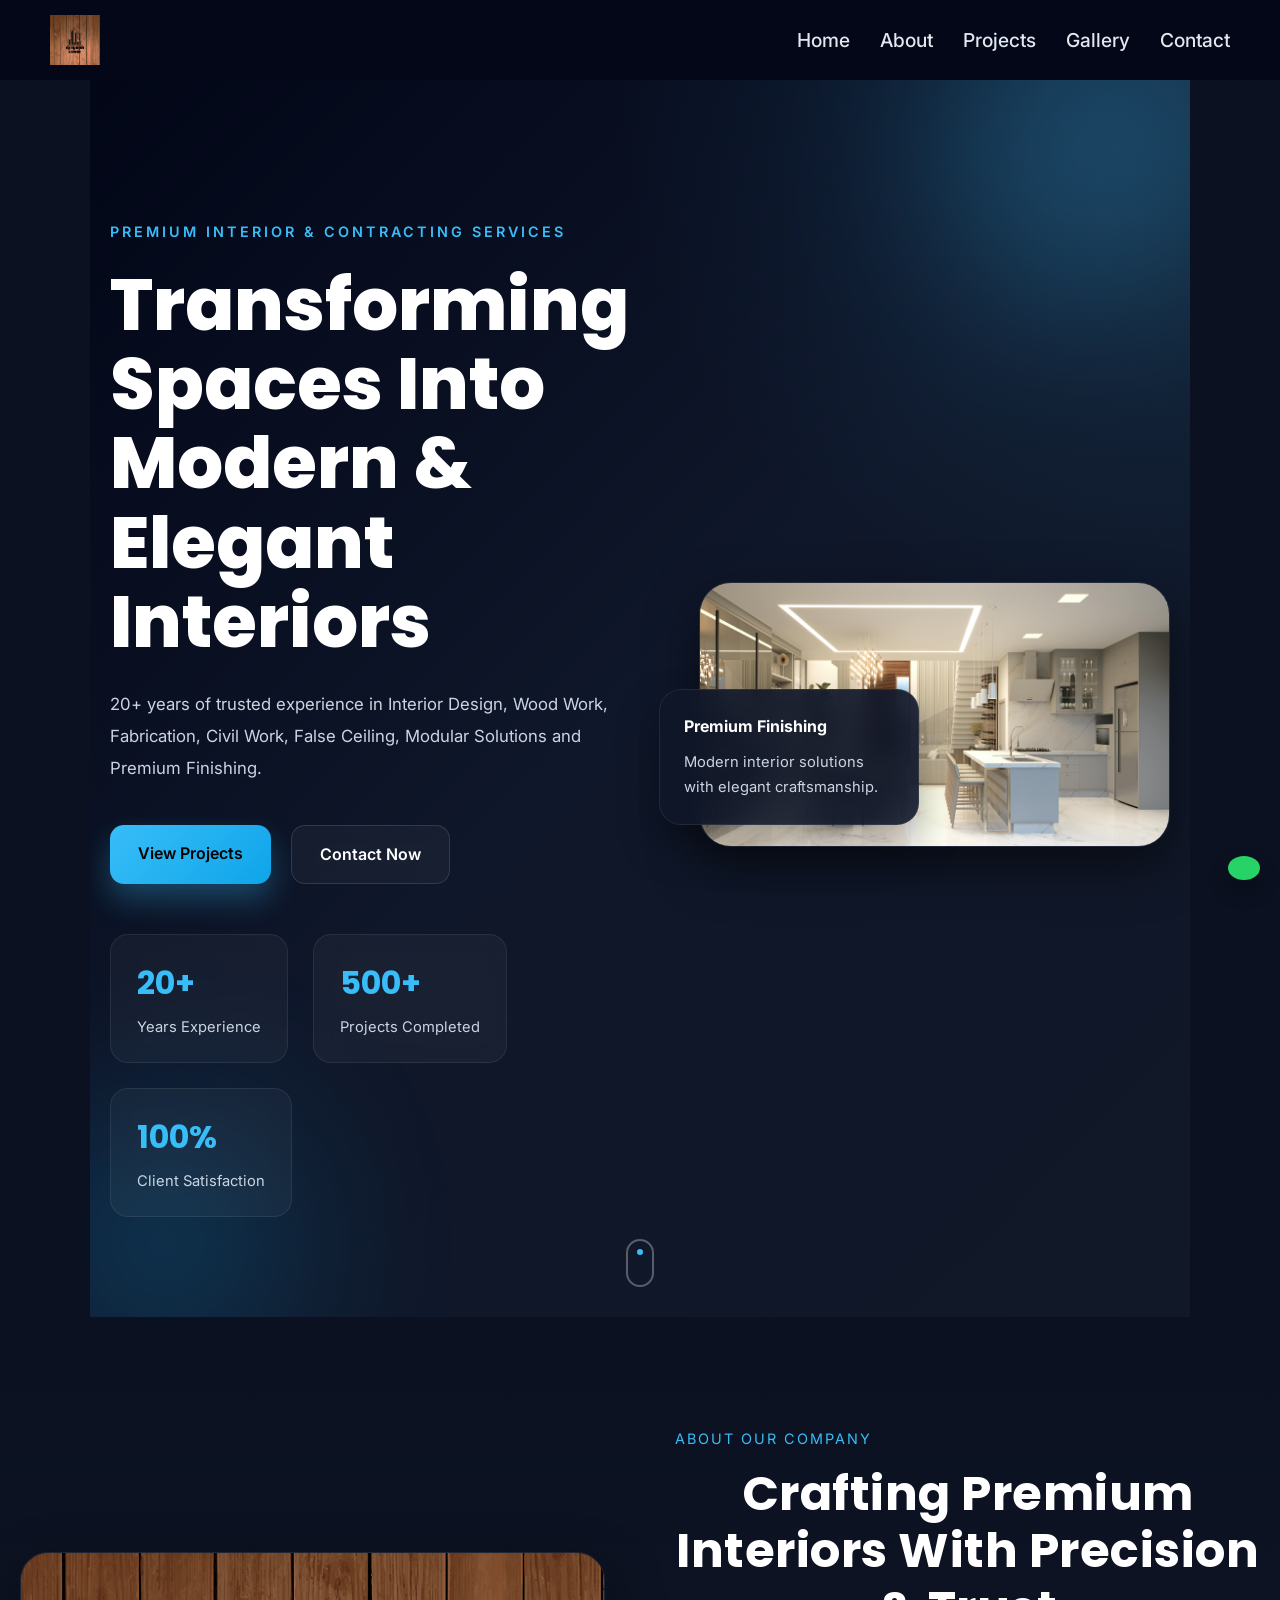
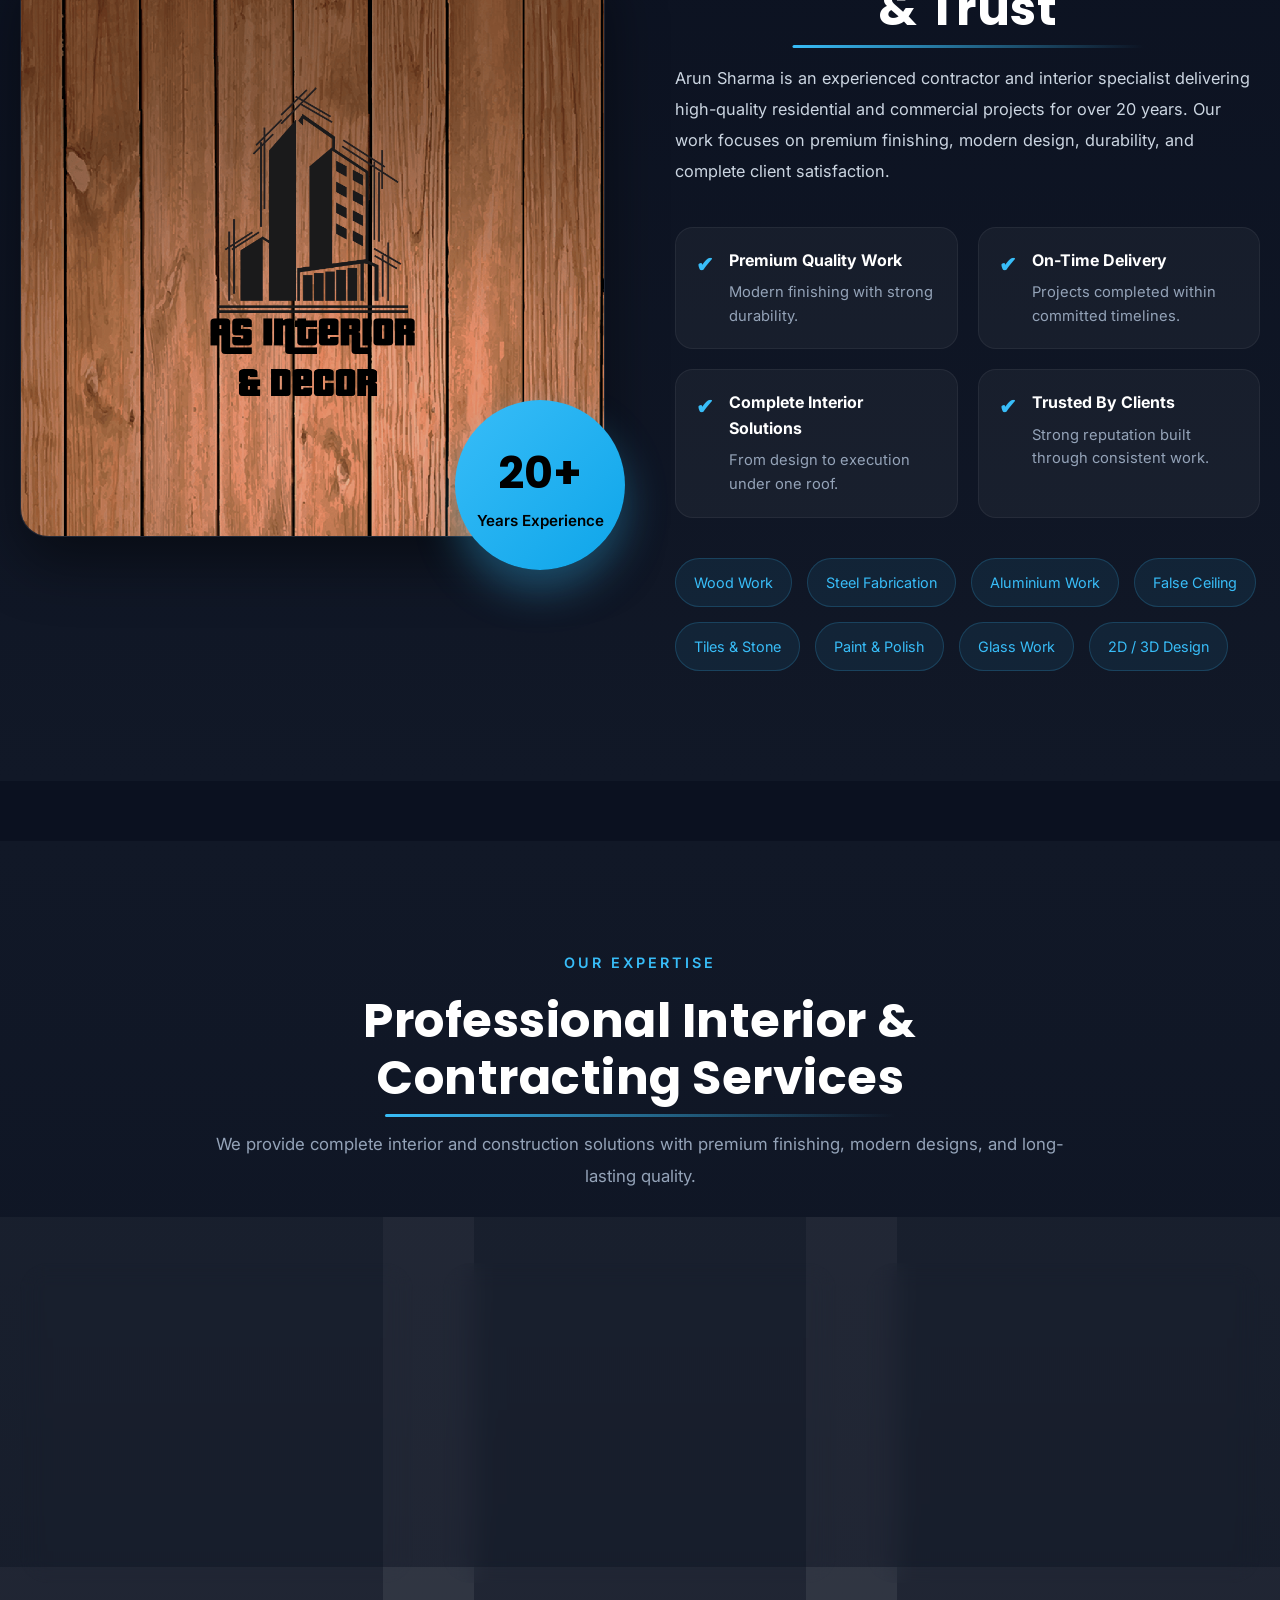
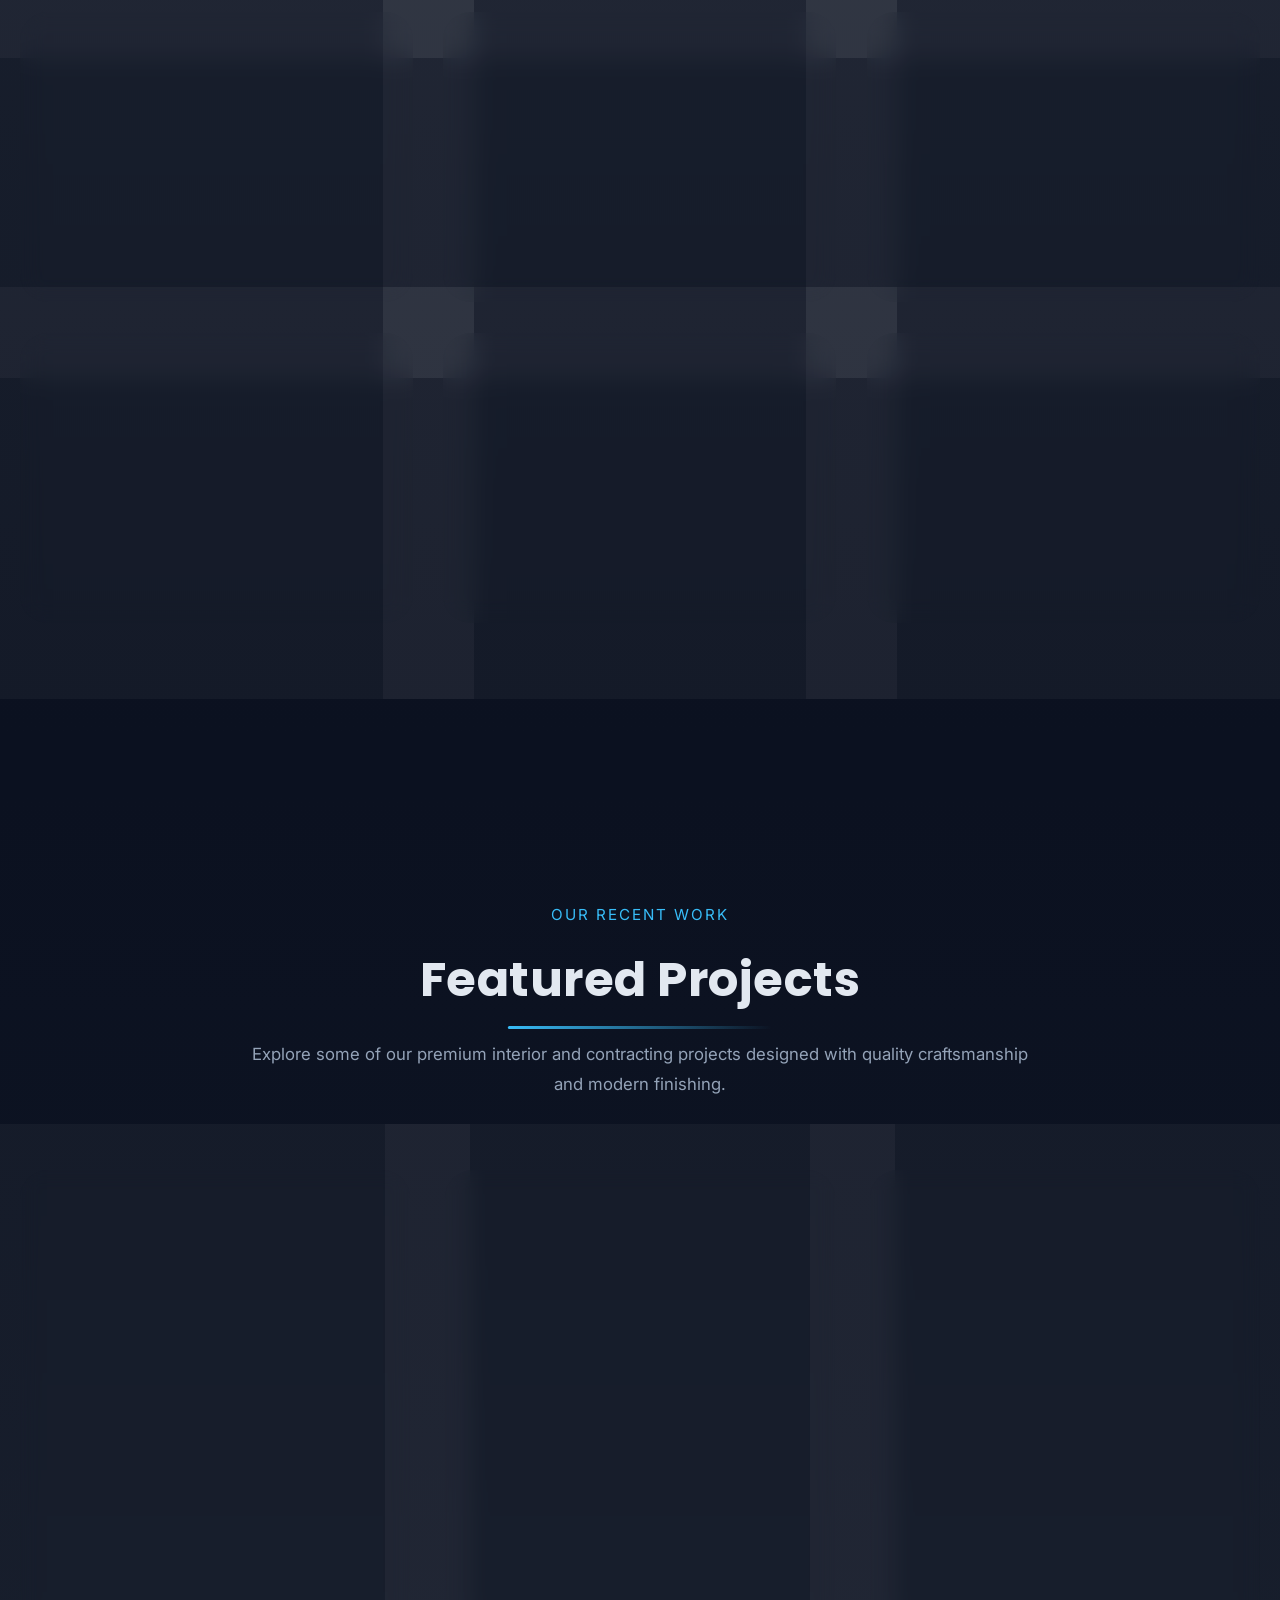
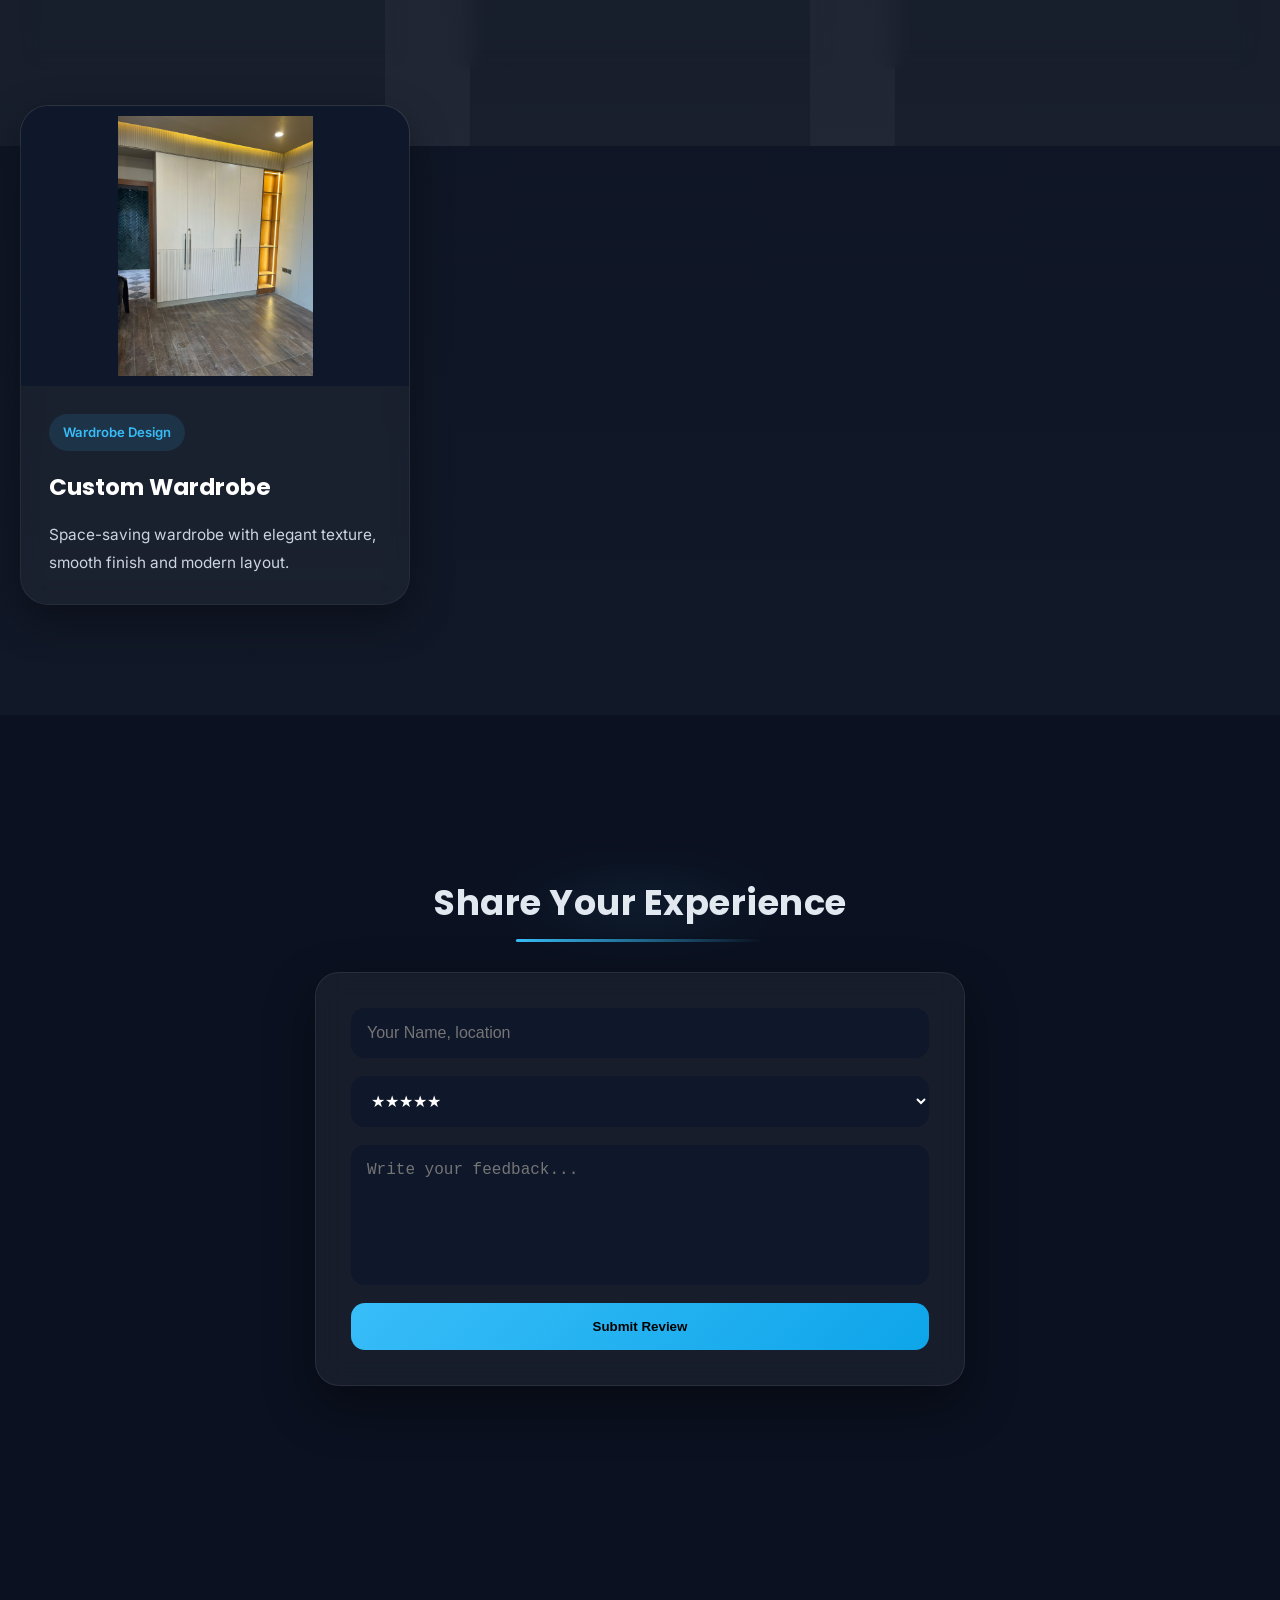
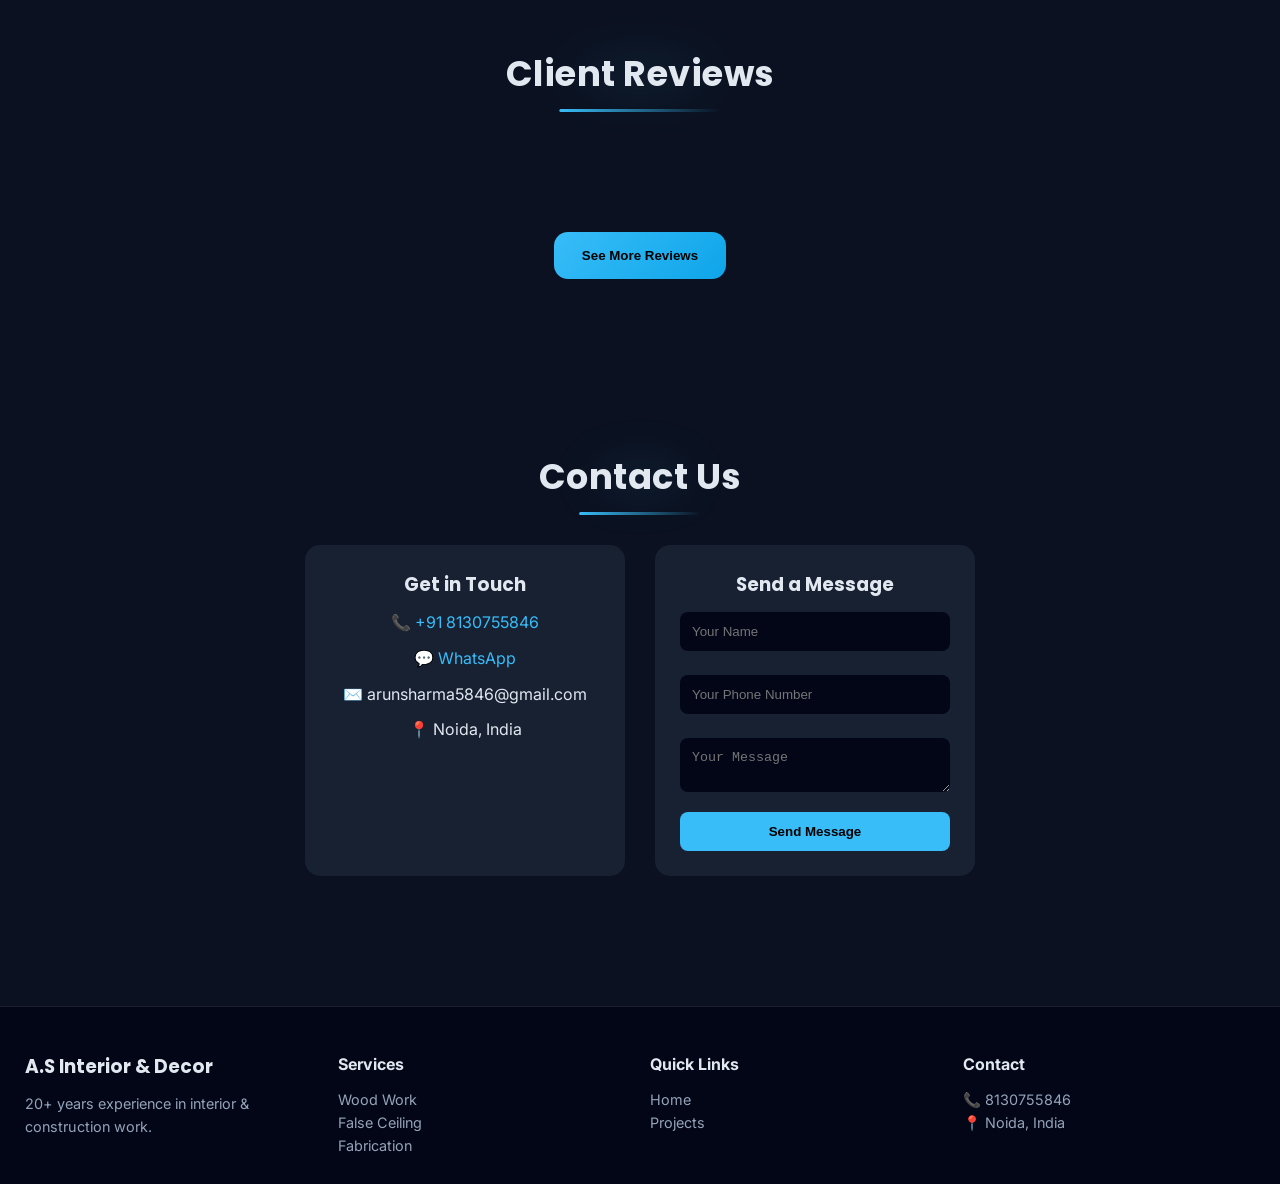
==== index.html @ 7d6d891a "Add files via upload" ====
<!doctype html>
<html lang="en">
  <head>
    <meta charset="UTF-8" />
    <meta name="viewport" content="width=device-width, initial-scale=1.0" />
    <title>A.S Interior & Decor</title>
    <link rel="icon" type="image/png" href="image/logo1.PNG" />
    <!-- SEO -->
    <meta
      name="description"
      content="Interior design and contractor services in Noida with 20+ years experience. Quality work and modern design solutions."
    />
    <link rel="stylesheet" href="css/style.css" />
    <link
      rel="stylesheet"
      href="https://cdnjs.cloudflare.com/ajax/libs/font-awesome/7.0.1/css/all.min.css"
      integrity="sha512-2SwdPD6INVrV/lHTZbO2nodKhrnDdJK9/kg2XD1r9uGqPo1cUbujc+IYdlYdEErWNu69gVcYgdxlmVmzTWnetw=="
      crossorigin="anonymous"
      referrerpolicy="no-referrer"
    />
    <link href="https://unpkg.com/aos@2.3.4/dist/aos.css" rel="stylesheet" />
    <link
      href="https://fonts.googleapis.com/css2?family=Inter:wght@300;400;500;600&family=Poppins:wght@400;600;700&display=swap"
      rel="stylesheet"
    />
  </head>

  <body>
    <!-- =====================================
     LOADER
===================================== -->
    <div id="loader">
      <div class="loader-content">
        <div class="spinner"></div>

        <h2>A.S Interior</h2>
      </div>
    </div>

    <div id="progress-bar"></div>
    <!-- NAVBAR -->
    <header>
      <nav class="navbar">
        <img src="image/logo1.PNG" alt="A.S Interior Logo" />

        <ul>
          <li><a href="#">Home</a></li>
          <li><a href="#about_section">About</a></li>
          <li><a href="#project_section">Projects</a></li>
          <li><a href="gallery.html">Gallery</a></li>
          <li><a href="#contact_section">Contact</a></li>
        </ul>
      </nav>
    </header>

    <main>
      <!-- ===== HERO SECTION ===== -->

      <section id="hero_section">
        <!-- BACKGROUND OVERLAY -->
        <div class="hero-overlay"></div>

        <!-- FLOATING GLOW -->
        <div class="hero-glow glow1"></div>
        <div class="hero-glow glow2"></div>

        <div class="hero-container">
          <!-- LEFT CONTENT -->
          <div class="hero-content">
            <p class="hero-subtitle">PREMIUM INTERIOR & CONTRACTING SERVICES</p>

            <h1>Transforming Spaces Into Modern & Elegant Interiors</h1>

            <p class="hero-description">
              20+ years of trusted experience in Interior Design, Wood Work,
              Fabrication, Civil Work, False Ceiling, Modular Solutions and
              Premium Finishing.
            </p>

            <!-- HERO BUTTONS -->
            <div class="hero-buttons">
              <a href="#project_section" class="hero-btn primary-btn">
                View Projects
              </a>

              <a href="#contact_section" class="hero-btn secondary-btn">
                Contact Now
              </a>
            </div>

            <!-- STATS -->
            <div class="hero-stats">
              <div class="stat-box">
                <h3>20+</h3>
                <p>Years Experience</p>
              </div>

              <div class="stat-box">
                <h3>500+</h3>
                <p>Projects Completed</p>
              </div>

              <div class="stat-box">
                <h3>100%</h3>
                <p>Client Satisfaction</p>
              </div>
            </div>
          </div>

          <!-- RIGHT IMAGE -->
          <div class="hero-image">
            <img src="image/bg1.jpg" alt="Interior Design" />

            <!-- FLOATING CARD -->
            <div class="floating-card">
              <h4>Premium Finishing</h4>
              <p>Modern interior solutions with elegant craftsmanship.</p>
            </div>
          </div>
        </div>

        <!-- SCROLL INDICATOR -->
        <div class="scroll-indicator">
          <span></span>
        </div>
      </section>

      <!-- ===== ABOUT SECTION ===== -->

      <section id="about_section">
        <div class="about-container">
          <!-- LEFT IMAGE -->
          <div class="about-image">
            <img src="image/logo1.PNG" alt="A.S Interior" />

            <div class="experience-badge">
              <h3>20+</h3>
              <p>Years Experience</p>
            </div>
          </div>

          <!-- RIGHT CONTENT -->
          <div class="about-content">
            <p class="about-subtitle">ABOUT OUR COMPANY</p>

            <h2 class="section_title">
              Crafting Premium Interiors With Precision & Trust
            </h2>

            <p class="about-text">
              Arun Sharma is an experienced contractor and interior specialist
              delivering high-quality residential and commercial projects for
              over 20 years. Our work focuses on premium finishing, modern
              design, durability, and complete client satisfaction.
            </p>

            <!-- FEATURES -->
            <div class="about-features">
              <div class="feature-box">
                <span>✔</span>
                <div>
                  <h4>Premium Quality Work</h4>
                  <p>Modern finishing with strong durability.</p>
                </div>
              </div>

              <div class="feature-box">
                <span>✔</span>
                <div>
                  <h4>On-Time Delivery</h4>
                  <p>Projects completed within committed timelines.</p>
                </div>
              </div>

              <div class="feature-box">
                <span>✔</span>
                <div>
                  <h4>Complete Interior Solutions</h4>
                  <p>From design to execution under one roof.</p>
                </div>
              </div>

              <div class="feature-box">
                <span>✔</span>
                <div>
                  <h4>Trusted By Clients</h4>
                  <p>Strong reputation built through consistent work.</p>
                </div>
              </div>
            </div>

            <!-- SERVICES TAGS -->
            <div class="service-tags">
              <span>Wood Work</span>
              <span>Steel Fabrication</span>
              <span>Aluminium Work</span>
              <span>False Ceiling</span>
              <span>Tiles & Stone</span>
              <span>Paint & Polish</span>
              <span>Glass Work</span>
              <span>2D / 3D Design</span>
            </div>
          </div>
        </div>
      </section>

      <!-- ===== SERVICES SECTION ===== -->

      <section id="service_section">
        <!-- HEADING -->
        <div class="services-heading">
          <p class="services-subtitle">OUR EXPERTISE</p>

          <h2 class="section_title">
            Professional Interior & Contracting Services
          </h2>

          <p class="services-description">
            We provide complete interior and construction solutions with premium
            finishing, modern designs, and long-lasting quality.
          </p>
        </div>

        <!-- SERVICES GRID -->
        <div class="services-grid">
          <!-- CARD 1 -->
          <div class="service-card">
            <div class="service-icon">🪵</div>

            <h3>Wood Work</h3>

            <p>
              Custom furniture, modular setups, wardrobes, TV units and premium
              wood finishing.
            </p>
          </div>

          <!-- CARD 2 -->
          <div class="service-card">
            <div class="service-icon">🏗️</div>

            <h3>Steel Fabrication</h3>

            <p>
              Durable steel structures, railings, gates and modern fabrication
              solutions.
            </p>
          </div>

          <!-- CARD 3 -->
          <div class="service-card">
            <div class="service-icon">🪟</div>

            <h3>Aluminium Work</h3>

            <p>
              Premium aluminium partitions, sliding systems and elegant
              fittings.
            </p>
          </div>

          <!-- CARD 4 -->
          <div class="service-card">
            <div class="service-icon">🏠</div>

            <h3>Civil Work</h3>

            <p>
              Complete renovation, construction, structural work and space
              planning.
            </p>
          </div>

          <!-- CARD 5 -->
          <div class="service-card">
            <div class="service-icon">🧱</div>

            <h3>Tiles & Stone</h3>

            <p>
              Modern flooring and wall solutions with clean finishing and
              durability.
            </p>
          </div>

          <!-- CARD 6 -->
          <div class="service-card">
            <div class="service-icon">✨</div>

            <h3>False Ceiling</h3>

            <p>
              Stylish POP ceilings with lighting concepts for modern interiors.
            </p>
          </div>

          <!-- CARD 7 -->
          <div class="service-card">
            <div class="service-icon">🎨</div>

            <h3>Paint & Polish</h3>

            <p>
              Smooth texture finishes, premium paints and elegant polish work.
            </p>
          </div>

          <!-- CARD 8 -->
          <div class="service-card">
            <div class="service-icon">🪞</div>

            <h3>Glass Work</h3>

            <p>
              Decorative glass partitions, mirrors and modern glass fittings.
            </p>
          </div>

          <!-- CARD 9 -->
          <div class="service-card">
            <div class="service-icon">📐</div>

            <h3>2D / 3D Design</h3>

            <p>
              Smart planning and realistic visualization before project
              execution.
            </p>
          </div>
        </div>
      </section>

      <!--PROJECT SECTION-->

      <section id="project_section">
        <div class="project-heading">
          <p class="project-subtitle">Our Recent Work</p>

          <h2 class="section_title">Featured Projects</h2>

          <p class="project-description">
            Explore some of our premium interior and contracting projects
            designed with quality craftsmanship and modern finishing.
          </p>
        </div>

        <div class="projects-container">
          <!-- CARD 1 -->
          <div class="project-card">
            <div class="project-image">
              <img src="image/bed1.jpg" alt="Bedroom Design" />
            </div>

            <div class="project-content">
              <span class="project-tag">Bedroom</span>

              <h3>Luxury Bedroom Design</h3>

              <p>
                Modern bedroom setup with premium finish, elegant lighting and
                custom furniture work.
              </p>
            </div>
          </div>

          <!-- CARD 2 -->
          <div class="project-card">
            <div class="project-image">
              <img src="image/project2.jfif" alt="TV Unit" />
            </div>

            <div class="project-content">
              <span class="project-tag">T.V Unit</span>

              <h3>Modern TV Unit</h3>

              <p>
                Stylish TV panel with storage cabinets, glossy finish and
                ambient lighting.
              </p>
            </div>
          </div>

          <!-- CARD 3 -->
          <div class="project-card">
            <div class="project-image">
              <img src="image/project3.jpeg" alt="Kitchen" />
            </div>

            <div class="project-content">
              <span class="project-tag">Modular Kitchen</span>

              <h3>Premium Kitchen Setup</h3>

              <p>
                Functional modular kitchen with clean finish, smart storage and
                modern design.
              </p>
            </div>
          </div>

          <!-- CARD 4 -->
          <div class="project-card">
            <div class="project-image">
              <img src="image/project4.jpeg" alt="Wardrobe" />
            </div>

            <div class="project-content">
              <span class="project-tag">Wardrobe Design</span>

              <h3>Custom Wardrobe</h3>

              <p>
                Space-saving wardrobe with elegant texture, smooth finish and
                modern layout.
              </p>
            </div>
          </div>
        </div>
      </section>

      <!--REVIEW SECTION-->
      <!-- REVIEW FORM -->
      <section id="review_form_section">
        <h2 class="section_title">Share Your Experience</h2>

        <form id="reviewForm">
          <input
            type="text"
            id="name"
            placeholder="Your Name, location"
            required
          />

          <select id="rating">
            <option value="5">★★★★★</option>
            <option value="4">★★★★</option>
            <option value="3">★★★</option>
          </select>

          <textarea
            id="reviewText"
            placeholder="Write your feedback..."
            required
          ></textarea>

          <button type="submit">Submit Review</button>
        </form>
      </section>

      <!-- REVIEWS DISPLAY -->
      <section id="reviews_section">
        <h2 class="section_title">Client Reviews</h2>
        <div class="reviews-container" id="reviewsContainer"></div>
        <div class="review-btn-container">
          <button id="loadMoreBtn">See More Reviews</button>
        </div>
      </section>

      <!-- CONTACT -->
      <section id="contact_section" data-aos="fade-up">
        <h2>Contact Us</h2>

        <div class="contact-container">
          <!-- INFO -->
          <div class="contact-info">
            <h3>Get in Touch</h3>

            <p>📞 <a href="tel:+918130755846">+91 8130755846</a></p>
            <p>
              💬
              <a
                href="https://wa.me/918130755846?text=Hi%20I%20want%20interior%20design%20consultation"
                target="_blank"
                >WhatsApp</a
              >
            </p>
            <p>✉️ arunsharma5846@gmail.com</p>
            <p>📍 Noida, India</p>
          </div>

          <!-- FORM -->
          <div class="contact-form">
            <h3>Send a Message</h3>

            <form action="https://formspree.io/f/mwvykajg" method="post">
              <input type="text" placeholder="Your Name" name="name" required />
              <input
                type="tel"
                placeholder="Your Phone Number"
                name="phone"
                required
              />
              <textarea
                placeholder="Your Message"
                name="message"
                required
              ></textarea>
              <button type="submit">Send Message</button>
            </form>
          </div>
        </div>
      </section>
    </main>
    <!-- FOOTER -->
    <footer>
      <div class="footer-grid">
        <div>
          <h3>A.S Interior & Decor</h3>
          <p>20+ years experience in interior & construction work.</p>
        </div>

        <div>
          <h4>Services</h4>
          <p>Wood Work</p>
          <p>False Ceiling</p>
          <p>Fabrication</p>
        </div>

        <div>
          <h4>Quick Links</h4>
          <p><a href="#">Home</a></p>
          <p><a href="#project_section">Projects</a></p>
        </div>

        <div>
          <h4>Contact</h4>
          <p>📞 8130755846</p>
          <p>📍 Noida, India</p>
          <a
            href="https://www.instagram.com/as_interior08/"
            class="social-links"
            target="_blank"
            ><img
              src="https://img.magnific.com/free-vector/instagram-logo_1199-122.jpg?semt=ais_hybrid&w=740&q=80"
              alt=""
          /></a>
          <a
            href="https://wa.me/+918130755846?text=Hi%20I%20want%20interior%20design%20consultation"
            class="social-links"
            target="_blank"
            ><img
              src="https://play-lh.googleusercontent.com/bYtqbOcTYOlgc6gqZ2rwb8lptHuwlNE75zYJu6Bn076-hTmvd96HH-6v7S0YUAAJXoJN"
              alt=""
          /></a>
        </div>
      </div>
    </footer>
    <a
      href="https://wa.me/918130755846?text=Hi%20I%20want%20interior%20design%20consultation"
      class="whatsapp-float"
      target="_blank"
    >
      <i class="fa-brands fa-whatsapp"></i>
    </a>
    <script src="https://unpkg.com/aos@2.3.4/dist/aos.js"></script>
    <script>
      // Fade Animation
      AOS.init({
        duration: 800,
        once: true,
      });
      // Scroll Progress Bar
      window.onscroll = function () {
        let winScroll =
          document.body.scrollTop || document.documentElement.scrollTop;
        let height =
          document.documentElement.scrollHeight -
          document.documentElement.clientHeight;
        let scrolled = (winScroll / height) * 100;
        document.getElementById("progress-bar").style.width = scrolled + "%";
      };
      //Hero Typing Animation
      const text = "Transform Your Home into a Premium Living Space";
      let index = 0;

      function typeEffect() {
        if (index < text.length) {
          document.getElementById("typing-text").innerHTML +=
            text.charAt(index);
          index++;
          setTimeout(typeEffect, 40);
        }
      }

      typeEffect();
      // Scroll Progress Bar
      window.addEventListener("scroll", () => {
        const scrollTop = document.documentElement.scrollTop;
        const height =
          document.documentElement.scrollHeight -
          document.documentElement.clientHeight;

        const scrollPercent = (scrollTop / height) * 100;
        document.getElementById("progress_bar").style.width =
          scrollPercent + "%";
      });
    </script>
    <script>
      /* ALWAYS OPEN FROM TOP */

      window.history.scrollRestoration = "manual";

      window.onload = function () {
        window.scrollTo(0, 0);
      };
    </script>
    <script>
      /* =====================================
     HIDE LOADER
  ===================================== */

      window.addEventListener(
        "load",

        () => {
          const loader = document.getElementById("loader");

          loader.style.opacity = "0";

          setTimeout(() => {
            loader.style.display = "none";
          }, 700);
        },
      );
    </script>
    <script type="module" src="js/review.js"></script>
  </body>
</html>
---- css/style.css ----
/* RESET */

* {
  margin: 0;
  padding: 0;
  box-sizing: border-box;
}

/* GLOBAL SMOOTHNESS */
html {
  scroll-behavior: smooth;
}

/* SECTION FADE ON LOAD (fallback) */
section {
  animation: fadeIn 0.8s ease;
}

@keyframes fadeIn {
  from {
    opacity: 0;
    transform: translateY(20px);
  }
  to {
    opacity: 1;
    transform: translateY(0);
  }
}

/* BUTTON MICRO ANIMATION */
.btn {
  position: relative;
  overflow: hidden;
}

.btn::after {
  content: "";
  position: absolute;
  width: 0%;
  height: 100%;
  background: rgba(255, 255, 255, 0.2);
  left: 0;
  top: 0;
  transition: 0.4s;
}

.btn:hover::after {
  width: 100%;
}

body {
  background: #0b1120;
  color: #e2e8f0;
  line-height: 1.6;
  font-family: "Inter", sans-serif;
}

/* NAVBAR */
header {
  position: sticky;
  top: 0;
  background: rgba(2, 6, 23, 0.8);
  backdrop-filter: blur(10px);
  padding: 15px 50px;
  z-index: 1000;
}

.navbar {
  display: flex;
  justify-content: space-between;
  align-items: center;
}

.navbar img {
  height: 50px;
}

.navbar ul {
  display: flex;
  gap: 30px;
  list-style: none;
}

.navbar a {
  text-decoration: none;
  color: #e2e8f0;
  font-weight: 500;
  position: relative;
  font-size: 1.2rem;
}

.navbar a::after {
  content: "";
  position: absolute;
  width: 0%;
  height: 2px;
  background: #38bdf8;
  left: 0;
  bottom: -5px;
  transition: 0.3s;
}

.navbar a:hover::after {
  width: 100%;
}

/* CONTACT */
#contact_section {
  padding: 70px 20px;
  text-align: center;
}

.contact-container {
  display: flex;
  flex-wrap: wrap;
  gap: 30px;
  justify-content: center;
}

.contact-info,
.contact-form {
  background: rgba(30, 41, 59, 0.7);
  padding: 25px;
  border-radius: 15px;
  width: 320px;
}

.contact-info a {
  color: #38bdf8;
  text-decoration: none;
}

.contact-form input,
.contact-form textarea {
  width: 100%;
  margin: 12px 0;
  padding: 12px;
  border-radius: 8px;
  border: none;
  background: #020617;
  color: #fff;
}

.contact-form button {
  width: 100%;
  padding: 12px;
  background: #38bdf8;
  border: none;
  border-radius: 8px;
  font-weight: bold;
  cursor: pointer;
  transition: 0.3s;
}

.contact-form button:hover {
  background: #0ea5e9;
}

/* FOOTER */
footer {
  background: #020617;
  text-align: center;
  padding: 25px;
}

.social-links {
  margin-top: 10px;
}

.social-links img {
  width: 30px;
  margin: 8px;
  border-radius: 50%;
  transition: 0.3s;
}

.social-links img:hover {
  transform: scale(1.2);
}

/* GLOBAL IMPROVEMENTS */
section {
  margin-bottom: 60px;
}

h2 {
  font-weight: 600;
  letter-spacing: 0.5px;
}

/* CONTAINER CONTROL */
main {
  width: 100%;
  overflow-x: hidden;
}

/* HERO IMPROVE */
#hero_section {
  max-width: 1100px;
  margin: auto;
}

#hero_section img {
  box-shadow: 0 20px 50px rgba(0, 0, 0, 0.5);
}

/* BUTTON IMPROVE */
.btn {
  letter-spacing: 0.5px;
}

/* CONTACT IMPROVE */
.contact-info p {
  margin: 10px 0;
}

.contact-info a:hover {
  text-decoration: underline;
}

/* FOOTER UPGRADE */
footer {
  border-top: 1px solid rgba(255, 255, 255, 0.1);
}

footer p {
  font-size: 0.9rem;
  color: #94a3b8;
}

.whatsapp-float {
  position: fixed;
  bottom: 20px;
  right: 20px;
  background: #25d366;
  color: white;
  font-size: 24px;
  padding: 12px 16px;
  border-radius: 50%;
  text-decoration: none;
  box-shadow: 0 10px 20px rgba(0, 0, 0, 0.3);
  z-index: 1000;
  transition: 0.3s;
}

.whatsapp-float:hover {
  transform: scale(1.1);
}

.footer-grid {
  display: grid;
  grid-template-columns: repeat(auto-fit, minmax(200px, 1fr));
  gap: 20px;
  margin-top: 20px;
  text-align: left;
}

.footer-grid h4,
.footer-grid h3 {
  margin-bottom: 10px;
}

.footer-grid a {
  color: #94a3b8;
  text-decoration: none;
}

.footer-grid a:hover {
  color: #38bdf8;
}

/* ===== PREMIUM SECTION HEADINGS ===== */
h1,
h2,
h3 {
  font-family: "Poppins", sans-serif;
}

h2 {
  font-size: 2.2rem;
  font-weight: 700;
  text-align: center;
  margin-bottom: 40px;
  position: relative;
  display: inline-block;
  color: #e2e8f0;
}

/* Underline Accent */
h2::after {
  content: "";
  position: absolute;
  width: 60%;
  height: 3px;
  background: linear-gradient(to right, #38bdf8, transparent);
  left: 50%;
  transform: translateX(-50%);
  bottom: -10px;
  border-radius: 10px;
}

/* Subtle Glow */
h2::before {
  content: "";
  position: absolute;
  width: 100%;
  height: 100%;
  background: radial-gradient(
    circle,
    rgba(56, 189, 248, 0.15),
    transparent 70%
  );
  z-index: -1;
  filter: blur(20px);
  opacity: 0.5;
}

/* Mobile Adjust */
@media (max-width: 768px) {
  h2 {
    font-size: 1.6rem;
  }
}

@media (max-width: 480px) {
  .btn {
    padding: 10px 18px;
    font-size: 0.85rem;
  }

  .services-grid {
    grid-template-columns: 1fr;
  }
}

@media (max-width: 768px) {
  /* NAVBAR STACK */
  .navbar {
    flex-direction: column;
    align-items: center;
  }

  .navbar ul {
    flex-wrap: wrap;
    justify-content: center;
    gap: 12px;
  }

  /* CONTACT */
  .contact-container {
    flex-direction: column;
    align-items: center;
  }

  .contact-info,
  .contact-form {
    width: 100%;
    max-width: 400px;
  }
}

@media (max-width: 992px) {
  header {
    padding: 15px 20px;
  }

  .navbar ul {
    gap: 15px;
  }
}

/* ===== REVIEW FORM SECTION ===== */

#review_form_section {
  padding: 100px 20px;
  text-align: center;
}

#review_form_section .section_title {
  margin-bottom: 40px;
}

/* FORM BOX */
#reviewForm {
  max-width: 650px;
  margin: auto;
  padding: 35px;
  border-radius: 24px;

  background: rgba(255, 255, 255, 0.05);

  backdrop-filter: blur(14px);

  border: 1px solid rgba(255, 255, 255, 0.08);

  box-shadow: 0 20px 50px rgba(0, 0, 0, 0.4);

  display: flex;
  flex-direction: column;
  gap: 18px;
}

/* INPUTS */
#reviewForm input,
#reviewForm select,
#reviewForm textarea {
  width: 100%;

  padding: 16px;

  border: none;

  border-radius: 14px;

  background: #0f172a;

  color: white;

  font-size: 1rem;

  outline: none;

  transition: 0.3s;
}

/* FOCUS EFFECT */
#reviewForm input:focus,
#reviewForm select:focus,
#reviewForm textarea:focus {
  border: 1px solid #38bdf8;

  box-shadow: 0 0 15px rgba(56, 189, 248, 0.3);
}

/* TEXTAREA */
#reviewForm textarea {
  min-height: 140px;
  resize: none;
}

/* BUTTON */
#reviewForm button {
  padding: 16px;

  border: none;

  border-radius: 14px;

  background: linear-gradient(135deg, #38bdf8, #0ea5e9);

  color: #000;

  font-weight: 700;

  cursor: pointer;

  transition: 0.3s;
}

/* BUTTON HOVER */
#reviewForm button:hover {
  transform: translateY(-4px);

  box-shadow: 0 15px 30px rgba(56, 189, 248, 0.3);
}

/* ===== REVIEWS DISPLAY ===== */

#reviews_section {
  padding: 100px 20px;

  max-width: 1300px;

  margin: auto;

  text-align: center;
}

/* GRID */
.reviews-container {
  display: grid;

  grid-template-columns: repeat(auto-fit, minmax(320px, 1fr));

  gap: 30px;

  margin-top: 50px;
}

/* REVIEW CARD */
.review-card {
  position: relative;

  overflow: hidden;

  padding: 35px;

  border-radius: 24px;

  background: rgba(255, 255, 255, 0.05);

  backdrop-filter: blur(14px);

  border: 1px solid rgba(255, 255, 255, 0.08);

  text-align: left;

  transition: 0.4s;

  box-shadow: 0 15px 40px rgba(0, 0, 0, 0.35);
}

/* TOP GLOW */
.review-card::before {
  content: "";

  position: absolute;

  top: -50px;
  right: -50px;

  width: 140px;
  height: 140px;

  background: rgba(56, 189, 248, 0.12);

  border-radius: 50%;

  filter: blur(30px);
}

/* HOVER */
.review-card:hover {
  transform: translateY(-10px);

  border-color: rgba(56, 189, 248, 0.35);
}

/* STARS */
.stars {
  color: #facc15;

  font-size: 1.2rem;

  margin-bottom: 18px;
}

/* REVIEW TEXT */
.review-card p {
  color: #dbe4ee;

  line-height: 1.8;

  margin-bottom: 22px;

  font-size: 0.98rem;
}

/* CLIENT NAME */
.review-card h4 {
  color: #38bdf8;

  font-size: 1rem;

  font-weight: 600;
}

/* MOBILE */
@media (max-width: 768px) {
  #reviewForm {
    padding: 25px;
  }

  .review-card {
    padding: 25px;
  }
}

/*See more button*/
.review-btn-container {
  text-align: center;

  margin-top: 40px;
}

#loadMoreBtn {
  padding: 16px 28px;

  border: none;

  border-radius: 14px;

  background: linear-gradient(135deg, #38bdf8, #0ea5e9);

  color: black;

  font-weight: 700;

  cursor: pointer;

  transition: 0.3s;
}

#loadMoreBtn:hover {
  transform: translateY(-4px);

  box-shadow: 0 15px 30px rgba(56, 189, 248, 0.3);
}

/* ===== PROJECT SECTION ===== */

#project_section {
  padding: 110px 20px;

  background: linear-gradient(to bottom, #0b1120, #111827);
}

/* HEADING */

.project-heading {
  text-align: center;

  max-width: 800px;

  margin: auto auto 70px;
}

.project-subtitle {
  color: #38bdf8;

  font-size: 0.95rem;

  letter-spacing: 2px;

  text-transform: uppercase;

  margin-bottom: 15px;
}

.project-heading h2 {
  font-size: 3rem;

  margin-bottom: 20px;

  font-weight: 700;
}

.project-description {
  color: #94a3b8;

  line-height: 1.8;

  font-size: 1.05rem;
}

/* GRID */

.projects-container {
  max-width: 1300px;

  margin: auto;

  display: grid;

  grid-template-columns: repeat(auto-fit, minmax(320px, 1fr));

  gap: 35px;
}

/* CARD */

.project-card {
  background: rgba(255, 255, 255, 0.04);

  border: 1px solid rgba(255, 255, 255, 0.06);

  border-radius: 28px;

  overflow: hidden;

  transition: 0.4s;

  backdrop-filter: blur(10px);

  box-shadow: 0 15px 40px rgba(0, 0, 0, 0.35);

  position: relative;
}

/* CARD HOVER */

.project-card:hover {
  transform: translateY(-12px);

  border-color: rgba(56, 189, 248, 0.35);

  box-shadow: 0 25px 60px rgba(0, 0, 0, 0.45);
}

/* IMAGE CONTAINER */

.project-image {
  width: 100%;

  height: 280px;

  overflow: hidden;

  background: #0f172a;
}

/* IMAGE */

.project-image img {
  width: 100%;

  height: 100%;

  object-fit: contain;

  transition: 0.5s;

  padding: 10px;
}

/* IMAGE HOVER */

.project-card:hover img {
  transform: scale(1.05);
}

/* CONTENT */

.project-content {
  padding: 28px;
}

/* TAG */

.project-tag {
  display: inline-block;

  padding: 8px 14px;

  border-radius: 30px;

  background: rgba(56, 189, 248, 0.12);

  color: #38bdf8;

  font-size: 0.82rem;

  margin-bottom: 18px;

  font-weight: 600;
}

/* TITLE */

.project-content h3 {
  font-size: 1.45rem;

  margin-bottom: 15px;

  color: white;
}

/* DESCRIPTION */

.project-content p {
  color: #cbd5e1;

  line-height: 1.8;

  font-size: 0.96rem;
}

/* MOBILE */

@media (max-width: 768px) {
  #project_section {
    padding: 80px 15px;
  }

  .project-heading h2 {
    font-size: 2.2rem;
  }

  .project-image {
    height: 240px;
  }
}

/* ===== ABOUT SECTION ===== */

#about_section {
  padding: 110px 20px;

  background: linear-gradient(to bottom, #0b1120, #111827);
}

/* MAIN LAYOUT */

.about-container {
  max-width: 1300px;

  margin: auto;

  display: grid;

  grid-template-columns: 1fr 1fr;

  gap: 70px;

  align-items: center;
}

/* ===== IMAGE SIDE ===== */

.about-image {
  position: relative;
}

/* IMAGE */

.about-image img {
  width: 100%;

  border-radius: 28px;

  object-fit: cover;

  box-shadow: 0 25px 60px rgba(0, 0, 0, 0.45);

  border: 1px solid rgba(255, 255, 255, 0.08);
}

/* EXPERIENCE BADGE */

.experience-badge {
  position: absolute;

  bottom: -25px;
  right: -20px;

  background: linear-gradient(135deg, #38bdf8, #0ea5e9);

  color: #000;

  width: 170px;
  height: 170px;

  border-radius: 50%;

  display: flex;

  flex-direction: column;

  justify-content: center;

  align-items: center;

  box-shadow: 0 20px 40px rgba(56, 189, 248, 0.35);
}

.experience-badge h3 {
  font-size: 2.8rem;

  font-weight: 700;
}

.experience-badge p {
  font-size: 0.95rem;

  font-weight: 600;
}

/* ===== CONTENT SIDE ===== */

.about-subtitle {
  color: #38bdf8;

  letter-spacing: 2px;

  font-size: 0.9rem;

  margin-bottom: 15px;

  text-transform: uppercase;
}

/* HEADING */

.about-content h2 {
  font-size: 3rem;

  line-height: 1.2;

  margin-bottom: 25px;

  color: white;
}

/* TEXT */

.about-text {
  color: #cbd5e1;

  line-height: 1.9;

  margin-bottom: 40px;

  font-size: 1.02rem;
}

/* ===== FEATURES ===== */

.about-features {
  display: grid;

  grid-template-columns: repeat(2, 1fr);

  gap: 20px;

  margin-bottom: 40px;
}

/* FEATURE BOX */

.feature-box {
  background: rgba(255, 255, 255, 0.04);

  border: 1px solid rgba(255, 255, 255, 0.06);

  padding: 20px;

  border-radius: 18px;

  display: flex;

  gap: 15px;

  align-items: flex-start;

  transition: 0.3s;
}

/* HOVER */

.feature-box:hover {
  transform: translateY(-5px);

  border-color: rgba(56, 189, 248, 0.3);
}

/* CHECK ICON */

.feature-box span {
  color: #38bdf8;

  font-size: 1.3rem;

  font-weight: bold;
}

/* FEATURE TITLE */

.feature-box h4 {
  color: white;

  margin-bottom: 8px;

  font-size: 1rem;
}

/* FEATURE TEXT */

.feature-box p {
  color: #94a3b8;

  font-size: 0.92rem;

  line-height: 1.6;
}

/* ===== SERVICE TAGS ===== */

.service-tags {
  display: flex;

  flex-wrap: wrap;

  gap: 15px;
}

.service-tags span {
  padding: 12px 18px;

  border-radius: 40px;

  background: rgba(56, 189, 248, 0.08);

  border: 1px solid rgba(56, 189, 248, 0.2);

  color: #38bdf8;

  font-size: 0.9rem;

  transition: 0.3s;
}

/* TAG HOVER */

.service-tags span:hover {
  background: #38bdf8;

  color: black;

  transform: translateY(-3px);
}

/* ===== MOBILE ===== */

@media (max-width: 992px) {
  .about-container {
    grid-template-columns: 1fr;

    gap: 50px;
  }

  .about-content h2 {
    font-size: 2.3rem;
  }

  .experience-badge {
    width: 140px;
    height: 140px;
    bottom: -20px;
    right: -10px;
  }

  .experience-badge p {
    font-size: 0.75rem;
  }
}

@media (max-width: 768px) {
  #about_section {
    padding: 80px 15px;
  }

  .about-features {
    grid-template-columns: 1fr;
  }

  .about-content h2 {
    font-size: 2rem;
  }
}

/* ===== HERO SECTION ===== */

#hero_section {
  position: relative;
  min-height: 100vh;
  overflow: hidden;
  padding: 140px 20px 100px;
  background: linear-gradient(135deg, #020617, #0f172a, #111827);
}

/* OVERLAY */

.hero-overlay {
  position: absolute;

  inset: 0;

  background: radial-gradient(
    circle at top right,
    rgba(56, 189, 248, 0.12),
    transparent 35%
  );

  z-index: 1;
}

/* GLOW EFFECTS */

.hero-glow {
  position: absolute;

  border-radius: 50%;

  filter: blur(90px);

  opacity: 0.25;

  animation: floatGlow 8s ease-in-out infinite;
}

.glow1 {
  width: 300px;
  height: 300px;

  background: #38bdf8;

  top: -80px;
  right: -50px;
}

.glow2 {
  width: 250px;
  height: 250px;

  background: #0ea5e9;

  bottom: -50px;
  left: -50px;

  animation-delay: 2s;
}

/* MAIN CONTAINER */

.hero-container {
  position: relative;

  z-index: 2;

  max-width: 1300px;

  margin: auto;

  display: grid;

  grid-template-columns: 1.1fr 1fr;

  gap: 70px;

  align-items: center;
}

/* ===== CONTENT ===== */

.hero-content {
  animation: heroFade 1s ease;
}

/* SUBTITLE */

.hero-subtitle {
  color: #38bdf8;

  letter-spacing: 3px;

  text-transform: uppercase;

  font-size: 0.9rem;

  margin-bottom: 22px;

  font-weight: 600;
}

/* MAIN TITLE */

.hero-content h1 {
  font-size: 4.5rem;

  line-height: 1.1;

  font-weight: 800;

  margin-bottom: 28px;

  color: white;
}

/* DESCRIPTION */

.hero-description {
  color: #cbd5e1;

  line-height: 1.9;

  font-size: 1.05rem;

  max-width: 620px;

  margin-bottom: 40px;
}

/* ===== BUTTONS ===== */

.hero-buttons {
  display: flex;

  gap: 20px;

  margin-bottom: 50px;
}

/* BUTTON */

.hero-btn {
  padding: 16px 28px;

  border-radius: 14px;

  text-decoration: none;

  font-weight: 600;

  transition: 0.3s;
}

/* PRIMARY */

.primary-btn {
  background: linear-gradient(135deg, #38bdf8, #0ea5e9);

  color: black;

  box-shadow: 0 15px 30px rgba(56, 189, 248, 0.3);
}

/* SECONDARY */

.secondary-btn {
  border: 1px solid rgba(255, 255, 255, 0.12);

  color: white;

  background: rgba(255, 255, 255, 0.04);

  backdrop-filter: blur(10px);
}

/* HOVER */

.hero-btn:hover {
  transform: translateY(-5px);
}

/* ===== STATS ===== */

.hero-stats {
  display: flex;

  gap: 25px;

  flex-wrap: wrap;
}

/* STAT CARD */

.stat-box {
  background: rgba(255, 255, 255, 0.04);

  border: 1px solid rgba(255, 255, 255, 0.08);

  backdrop-filter: blur(10px);

  padding: 22px 26px;

  border-radius: 18px;

  min-width: 160px;

  transition: 0.3s;
}

/* HOVER */

.stat-box:hover {
  transform: translateY(-6px);
  border-color: rgba(56, 189, 248, 0.3);
}

/* NUMBER */

.stat-box h3 {
  color: #38bdf8;
  font-size: 2rem;
  margin-bottom: 8px;
}

/* TEXT */

.stat-box p {
  color: #cbd5e1;
  font-size: 0.92rem;
}

/* ===== IMAGE ===== */

.hero-image {
  position: relative;
  animation: heroImage 1.2s ease;
}

/* IMAGE */

.hero-image img {
  width: 100%;
  border-radius: 32px;
  object-fit: cover;
  box-shadow: 0 25px 60px rgba(0, 0, 0, 0.45);
  border: 1px solid rgba(255, 255, 255, 0.08);
}

/* FLOATING CARD */

.floating-card {
  position: absolute;
  bottom: 30px;
  left: -40px;
  background: rgba(15, 23, 42, 0.9);
  backdrop-filter: blur(12px);
  padding: 24px;
  border-radius: 22px;
  max-width: 260px;
  border: 1px solid rgba(255, 255, 255, 0.08);
  box-shadow: 0 20px 40px rgba(0, 0, 0, 0.35);
  animation: floatingCard 4s ease-in-out infinite;
}

/* FLOATING CARD TEXT */

.floating-card h4 {
  color: white;
  margin-bottom: 10px;
}

.floating-card p {
  color: #cbd5e1;
  line-height: 1.7;
  font-size: 0.92rem;
}

/* ===== SCROLL INDICATOR ===== */

.scroll-indicator {
  position: absolute;
  bottom: 30px;
  left: 50%;
  transform: translateX(-50%);
  z-index: 2;
}

.scroll-indicator span {
  display: block;
  width: 28px;
  height: 48px;
  border: 2px solid rgba(255, 255, 255, 0.3);
  border-radius: 30px;
  position: relative;
}

/* DOT */

.scroll-indicator span::before {
  content: "";
  position: absolute;
  top: 8px;
  left: 50%;
  transform: translateX(-50%);
  width: 6px;
  height: 6px;
  background: #38bdf8;
  border-radius: 50%;
  animation: scrollDot 2s infinite;
}

/* ===== ANIMATIONS ===== */

@keyframes heroFade {
  from {
    opacity: 0;
    transform: translateY(40px);
  }
  to {
    opacity: 1;
    transform: translateY(0);
  }
}

@keyframes heroImage {
  from {
    opacity: 0;
    transform: translateX(40px);
  }
  to {
    opacity: 1;
    transform: translateX(0);
  }
}

@keyframes floatingCard {
  0%,
  100% {
    transform: translateY(0);
  }
  50% {
    transform: translateY(-10px);
  }
}

@keyframes scrollDot {
  0% {
    opacity: 0;
    transform: translate(-50%, 0);
  }

  50% {
    opacity: 1;
  }

  100% {
    opacity: 0;
    transform: translate(-50%, 18px);
  }
}

@keyframes floatGlow {
  0%,
  100% {
    transform: translateY(0);
  }

  50% {
    transform: translateY(20px);
  }
}

/* ===== MOBILE ===== */

@media (max-width: 992px) {
  .hero-container {
    grid-template-columns: 1fr;

    text-align: center;
  }

  .hero-description {
    margin-inline: auto;
  }

  .hero-buttons {
    justify-content: center;
  }

  .hero-stats {
    justify-content: center;
  }

  .floating-card {
    left: 50%;
    transform: translateX(-50%);
    bottom: -30px;
  }

  .hero-content h1 {
    font-size: 3.4rem;
  }
}

@media (max-width: 768px) {
  #hero_section {
    padding-top: 120px;
  }

  .hero-content h1 {
    font-size: 2.5rem;
  }

  .hero-buttons {
    flex-direction: column;
  }

  .hero-btn {
    width: 100%;
  }

  .stat-box {
    width: 100%;
  }

  .floating-card {
    position: relative;
    margin-top: 20px;
    left: 0;
    transform: none;
    bottom: 0;
    max-width: 100%;
  }
}

/* ===== SERVICES SECTION ===== */

#service_section {
  padding: 110px 20px;

  background: linear-gradient(to bottom, #111827, #0b1120);

  position: relative;

  overflow: hidden;
}

/* ===== HEADING ===== */

.services-heading {
  max-width: 850px;

  margin: auto auto 70px;

  text-align: center;
}

/* SUBTITLE */

.services-subtitle {
  color: #38bdf8;

  letter-spacing: 3px;

  text-transform: uppercase;

  font-size: 0.9rem;

  margin-bottom: 18px;

  font-weight: 600;
}

/* TITLE */

.services-heading h2 {
  font-size: 3rem;

  color: white;

  margin-bottom: 22px;

  line-height: 1.2;
}

/* DESCRIPTION */

.services-description {
  color: #94a3b8;

  line-height: 1.9;

  font-size: 1.05rem;
}

/* ===== GRID ===== */

.services-grid {
  max-width: 1300px;

  margin: auto;

  display: grid;

  grid-template-columns: repeat(auto-fit, minmax(300px, 1fr));

  gap: 30px;
}

/* ===== CARD ===== */

.service-card {
  position: relative;

  overflow: hidden;

  padding: 35px;

  border-radius: 28px;

  background: rgba(255, 255, 255, 0.04);

  border: 1px solid rgba(255, 255, 255, 0.06);

  backdrop-filter: blur(12px);

  transition: 0.4s;

  box-shadow: 0 15px 40px rgba(0, 0, 0, 0.35);
}

/* GLOW EFFECT */

.service-card::before {
  content: "";

  position: absolute;

  width: 180px;
  height: 180px;

  background: rgba(56, 189, 248, 0.08);

  border-radius: 50%;

  top: -80px;
  right: -80px;

  filter: blur(30px);

  transition: 0.4s;
}

/* HOVER */

.service-card:hover {
  transform: translateY(-12px);

  border-color: rgba(56, 189, 248, 0.35);

  box-shadow: 0 25px 60px rgba(0, 0, 0, 0.45);
}

/* HOVER GLOW */

.service-card:hover::before {
  transform: scale(1.2);
}

/* ===== ICON ===== */

.service-icon {
  width: 75px;
  height: 75px;

  border-radius: 20px;

  background: linear-gradient(
    135deg,
    rgba(56, 189, 248, 0.18),
    rgba(14, 165, 233, 0.08)
  );

  display: flex;

  align-items: center;

  justify-content: center;

  font-size: 2rem;

  margin-bottom: 28px;

  border: 1px solid rgba(56, 189, 248, 0.2);
}

/* ===== TITLE ===== */

.service-card h3 {
  font-size: 1.5rem;

  color: white;

  margin-bottom: 18px;
}

/* ===== TEXT ===== */

.service-card p {
  color: #cbd5e1;

  line-height: 1.9;

  font-size: 0.97rem;
}

/* ===== MOBILE ===== */

@media (max-width: 992px) {
  .services-heading h2 {
    font-size: 2.4rem;
  }
}

@media (max-width: 768px) {
  #service_section {
    padding: 80px 15px;
  }

  .services-grid {
    grid-template-columns: 1fr;
  }

  .services-heading h2 {
    font-size: 2rem;
  }

  .service-card {
    padding: 28px;
  }
}

/* ===== MOBILE NAVBAR FIX ===== */

@media (max-width: 768px) {
  /* HIDE LOGO ON MOBILE */

  .logo,
  .navbar h2,
  .navbar img {
    display: none;
  }

  /* NAVBAR */

  .navbar {
    justify-content: center;

    padding: 12px 10px;
  }

  /* NAV LINKS CONTAINER */

  .nav-links,
  .navbar ul {
    display: flex;

    flex-wrap: nowrap;

    justify-content: center;

    align-items: center;

    gap: 10px;

    padding: 0;

    margin: 0;

    width: 100%;
  }

  /* REMOVE BULLETS */

  .navbar ul li {
    list-style: none;
  }

  /* LINKS */

  .navbar ul li a {
    font-size: 1rem;
    padding: 8px 6px;
    white-space: nowrap;
  }
}

/* =========================================================
   COMPLETE PREMIUM MOBILE RESPONSIVE
   ADD THIS AT VERY END OF YOUR CSS
========================================================= */

@media (max-width: 992px) {
  /* ===== GLOBAL ===== */

  html,
  body {
    overflow-x: hidden;
  }

  section {
    padding-left: 18px !important;
    padding-right: 18px !important;
  }

  h1,
  h2,
  h3 {
    line-height: 1.25;
  }

  p {
    line-height: 1.8;
  }

  /* =========================================================
     NAVBAR
  ========================================================= */

  header {
    padding: 12px 15px !important;
  }

  /* HIDE LOGO */

  .logo,
  .navbar h2,
  .navbar img {
    display: none !important;
  }

  /* =========================================================
     HERO SECTION
  ========================================================= */

  #hero_section {
    min-height: auto;

    padding-top: 120px !important;

    padding-bottom: 80px !important;
  }

  .hero-container {
    grid-template-columns: 1fr !important;

    gap: 45px !important;

    text-align: center;
  }

  .hero-content {
    order: 2;
  }

  .hero-image {
    order: 1;
  }

  .hero-content h1 {
    font-size: 2.4rem !important;

    line-height: 1.15;

    margin-bottom: 20px;
  }

  .hero-description {
    font-size: 0.96rem;

    max-width: 100%;

    margin-bottom: 30px;
  }

  .hero-buttons {
    flex-direction: column;

    gap: 14px;

    margin-bottom: 35px;
  }

  .hero-btn {
    width: 100%;

    text-align: center;
  }

  .hero-stats {
    justify-content: center;

    gap: 15px;
  }

  .stat-box {
    width: 100%;

    min-width: auto;
  }

  .hero-image img {
    border-radius: 24px;
  }

  .floating-card {
    position: relative !important;

    left: 0 !important;

    bottom: 0 !important;

    transform: none !important;

    max-width: 100%;

    margin-top: 20px;
  }

  .scroll-indicator {
    display: none;
  }

  /* =========================================================
     ABOUT SECTION
  ========================================================= */

  .about-container {
    grid-template-columns: 1fr !important;

    gap: 50px;
  }

  .about-image img {
    border-radius: 24px;
  }

  .experience-badge {
    width: 120px !important;
    height: 120px !important;

    right: -5px !important;
    bottom: -15px !important;
  }

  .experience-badge h3 {
    font-size: 2rem;
  }

  .about-content {
    text-align: center;
  }

  .about-content h2 {
    font-size: 2rem !important;
  }

  .about-text {
    font-size: 0.96rem;
  }

  .about-features {
    grid-template-columns: 1fr !important;
  }

  .feature-box {
    text-align: left;
  }

  .service-tags {
    justify-content: center;
  }

  /* =========================================================
     SERVICES SECTION
  ========================================================= */

  .services-heading h2 {
    font-size: 2rem !important;
  }

  .services-description {
    font-size: 0.95rem;
  }

  .services-grid {
    grid-template-columns: 1fr !important;

    gap: 22px;
  }

  .service-card {
    padding: 28px !important;

    border-radius: 24px;
  }

  .service-card h3 {
    font-size: 1.3rem;
  }

  .service-card p {
    font-size: 0.93rem;
  }

  /* =========================================================
     PROJECT SECTION
  ========================================================= */

  #project_section {
    padding-top: 80px;
    padding-bottom: 80px;
  }

  .projects-container,
  #projects_container {
    grid-template-columns: 1fr !important;

    gap: 28px;
  }

  .project-card,
  .projects_card {
    border-radius: 24px;

    overflow: hidden;
  }

  .project-card img,
  .projects_card img {
    height: auto !important;

    aspect-ratio: 4 / 3;

    object-fit: cover;
  }

  .project-info,
  .project_info {
    padding: 20px;
  }

  /* =========================================================
     REVIEW SECTION
  ========================================================= */

  .review-form {
    padding: 28px 20px !important;
  }

  .review-form input,
  .review-form textarea,
  .review-form select {
    font-size: 0.95rem;
  }

  .reviews-container {
    grid-template-columns: 1fr !important;
  }

  .review-card {
    padding: 24px;
  }

  /* =========================================================
     GALLERY SECTION
  ========================================================= */

  #gallery_section {
    padding-top: 70px;
  }

  .gallery-filters {
    display: flex;

    flex-wrap: wrap;

    justify-content: center;

    gap: 10px;
  }

  .gallery-filters button {
    font-size: 0.82rem;

    padding: 10px 16px;
  }

  .gallery-grid {
    grid-template-columns: 1fr !important;

    gap: 22px !important;

    padding: 0 !important;
  }

  .gallery-item img,
  .gallery-item video {
    height: auto !important;

    aspect-ratio: 4 / 3;

    object-fit: cover;
  }

  /* =========================================================
     CONTACT SECTION
  ========================================================= */

  .contact-container {
    grid-template-columns: 1fr !important;

    gap: 35px;
  }

  .contact-info,
  .contact-form {
    padding: 28px 22px !important;
  }

  .contact-form form {
    gap: 15px;
  }

  .contact-form input,
  .contact-form textarea {
    width: 100%;
  }

  .contact-form button {
    width: 100%;
  }

  /* =========================================================
     FOOTER
  ========================================================= */

  footer {
    padding: 50px 18px !important;

    text-align: center;
  }

  .footer-content {
    grid-template-columns: 1fr !important;

    gap: 35px;
  }

  .footer-socials {
    justify-content: center;
  }
}

/* =========================================================
   EXTRA SMALL DEVICES
========================================================= */

@media (max-width: 480px) {
  .hero-content h1 {
    font-size: 2rem !important;
  }

  .about-content h2,
  .services-heading h2,
  .section_title {
    font-size: 1.7rem !important;
  }

  .hero-subtitle,
  .services-subtitle,
  .about-subtitle {
    font-size: 0.75rem;
  }

  .service-tags span {
    font-size: 0.75rem;

    padding: 10px 14px;
  }
}

/* ===== MOBILE NAVBAR FIX ===== */

@media (max-width: 992px) {
  header {
    position: fixed;
    top: 0;
    left: 0;
    width: 100%;
    z-index: 9999;
    background: rgba(2, 6, 23, 0.95);
    backdrop-filter: blur(12px);
    border-bottom: 1px solid rgba(255, 255, 255, 0.06);
  }

  /* BODY TOP SPACE */

  body {
    padding-top: 70px;
  }
}

#progress_bar {
  position: fixed;
  top: 0;
  left: 0;
  height: 4px;
  background: #38bdf8;
  width: 0%;
  z-index: 9999;
}

/* =====================================
   LOADER
===================================== */

#loader {
  position: fixed;

  inset: 0;

  background: #020617;

  z-index: 999999;

  display: flex;

  justify-content: center;

  align-items: center;

  transition: 0.7s ease;
}

/* CONTENT */

.loader-content {
  text-align: center;
}

/* SPINNER */

.spinner {
  width: 70px;

  height: 70px;

  border: 5px solid rgba(255, 255, 255, 0.15);

  border-top: 5px solid #38bdf8;

  border-radius: 50%;

  animation: spin 1s linear infinite;

  margin: auto;
}

/* TEXT */

.loader-content h2 {
  margin-top: 20px;

  color: white;

  font-size: 1.8rem;

  letter-spacing: 1px;
}

/* SPIN */

@keyframes spin {
  100% {
    transform: rotate(360deg);
  }
}
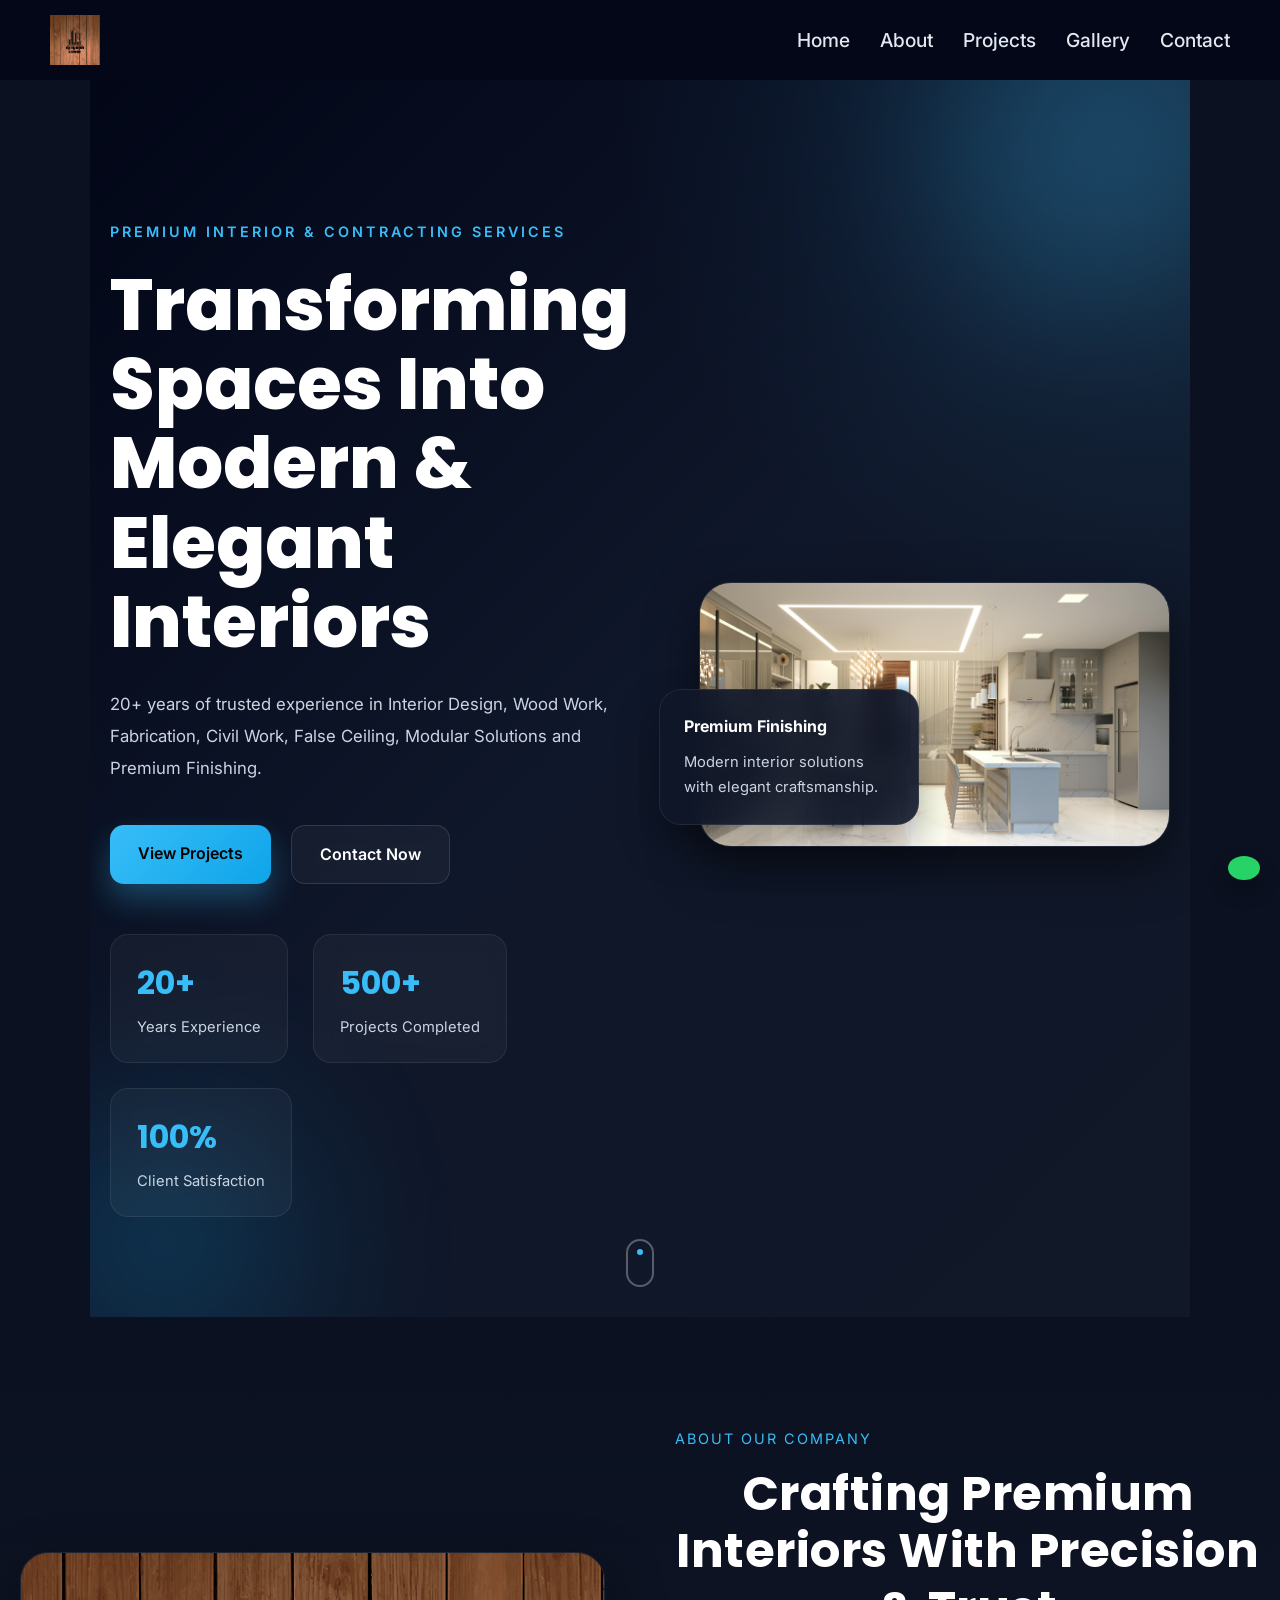
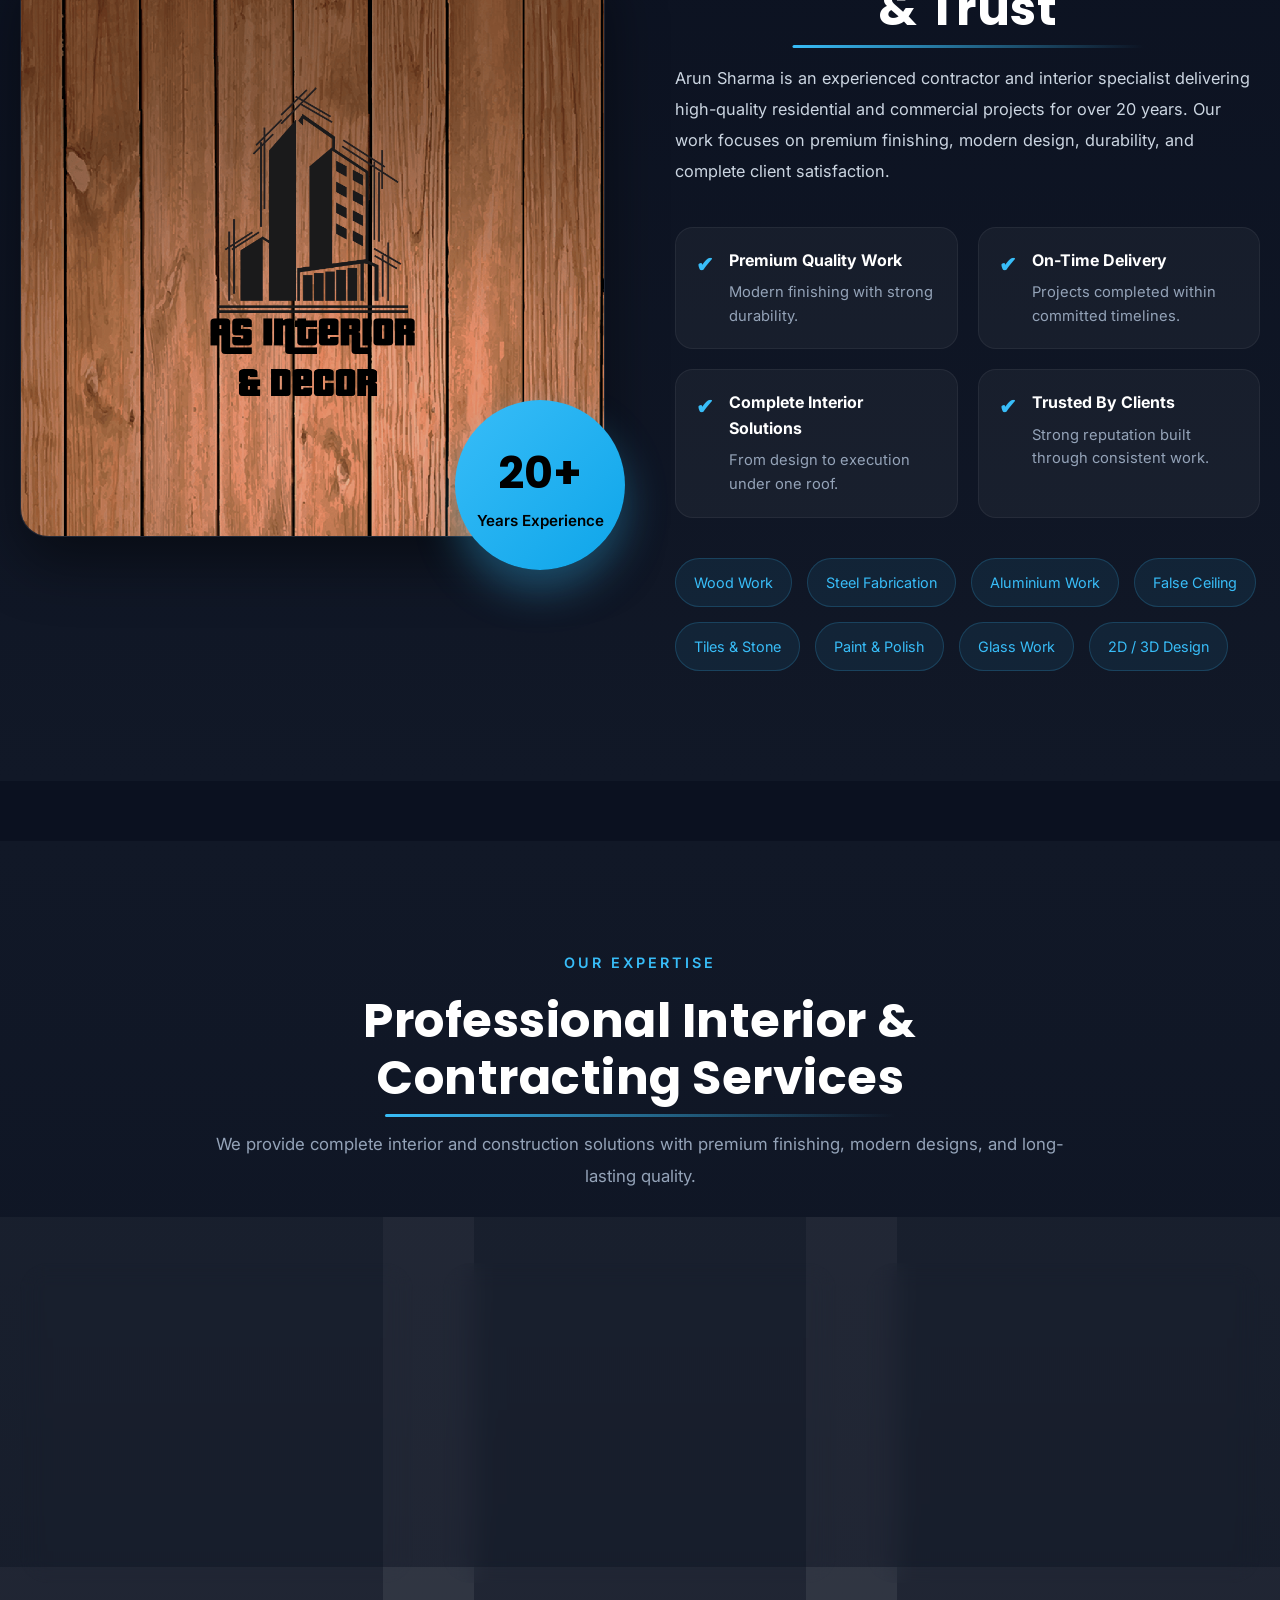
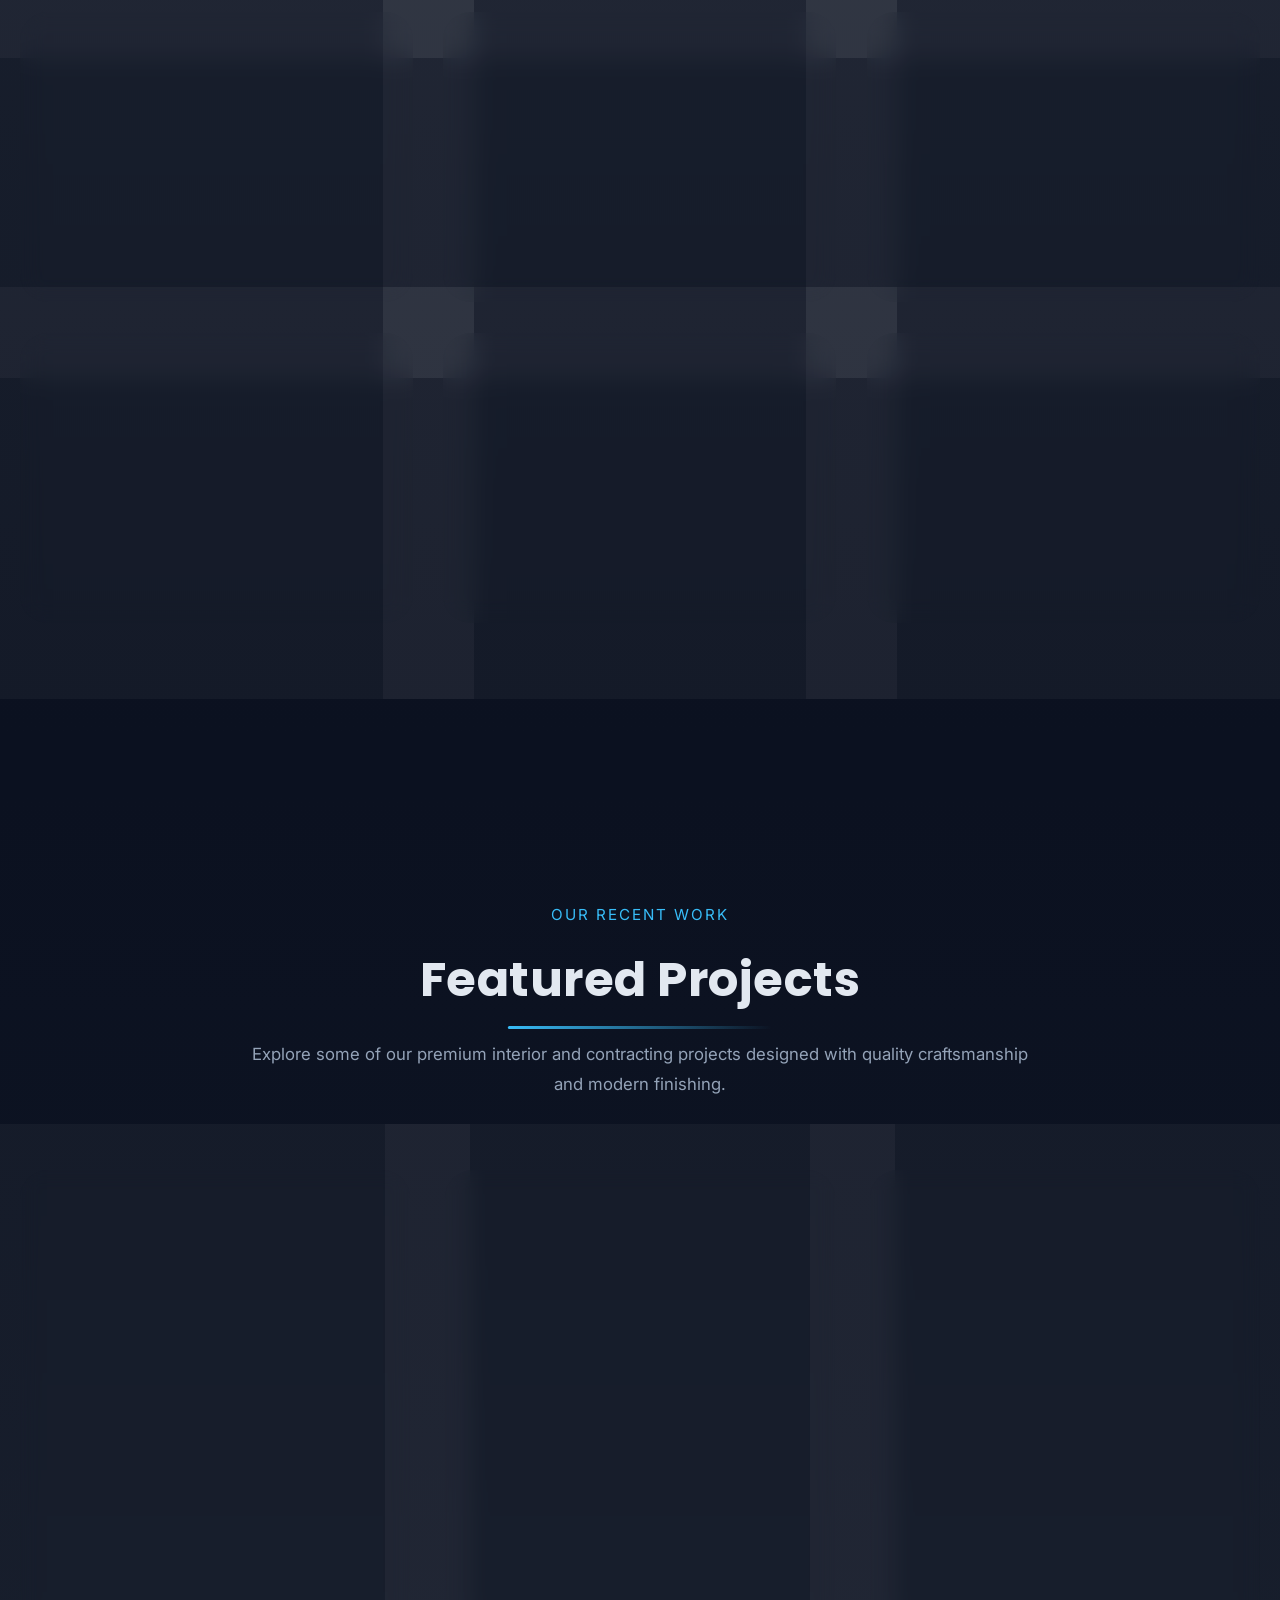
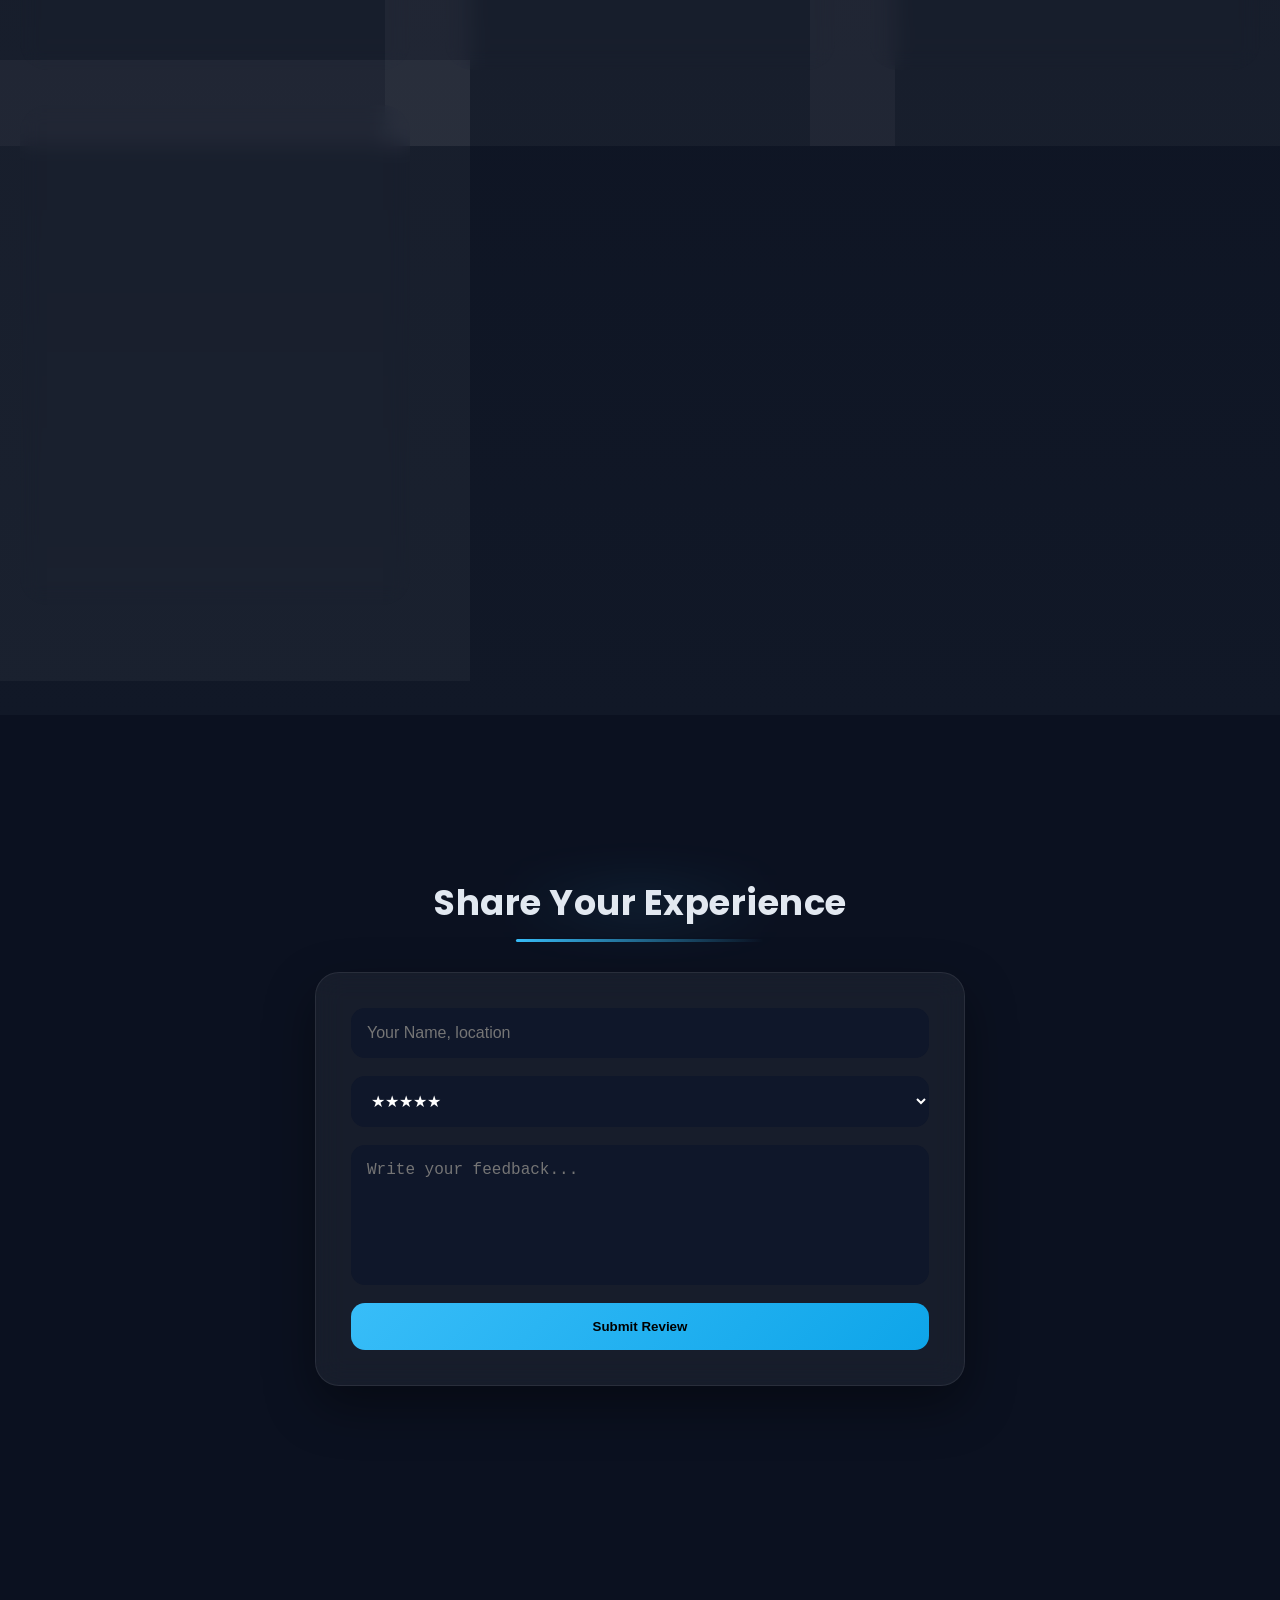
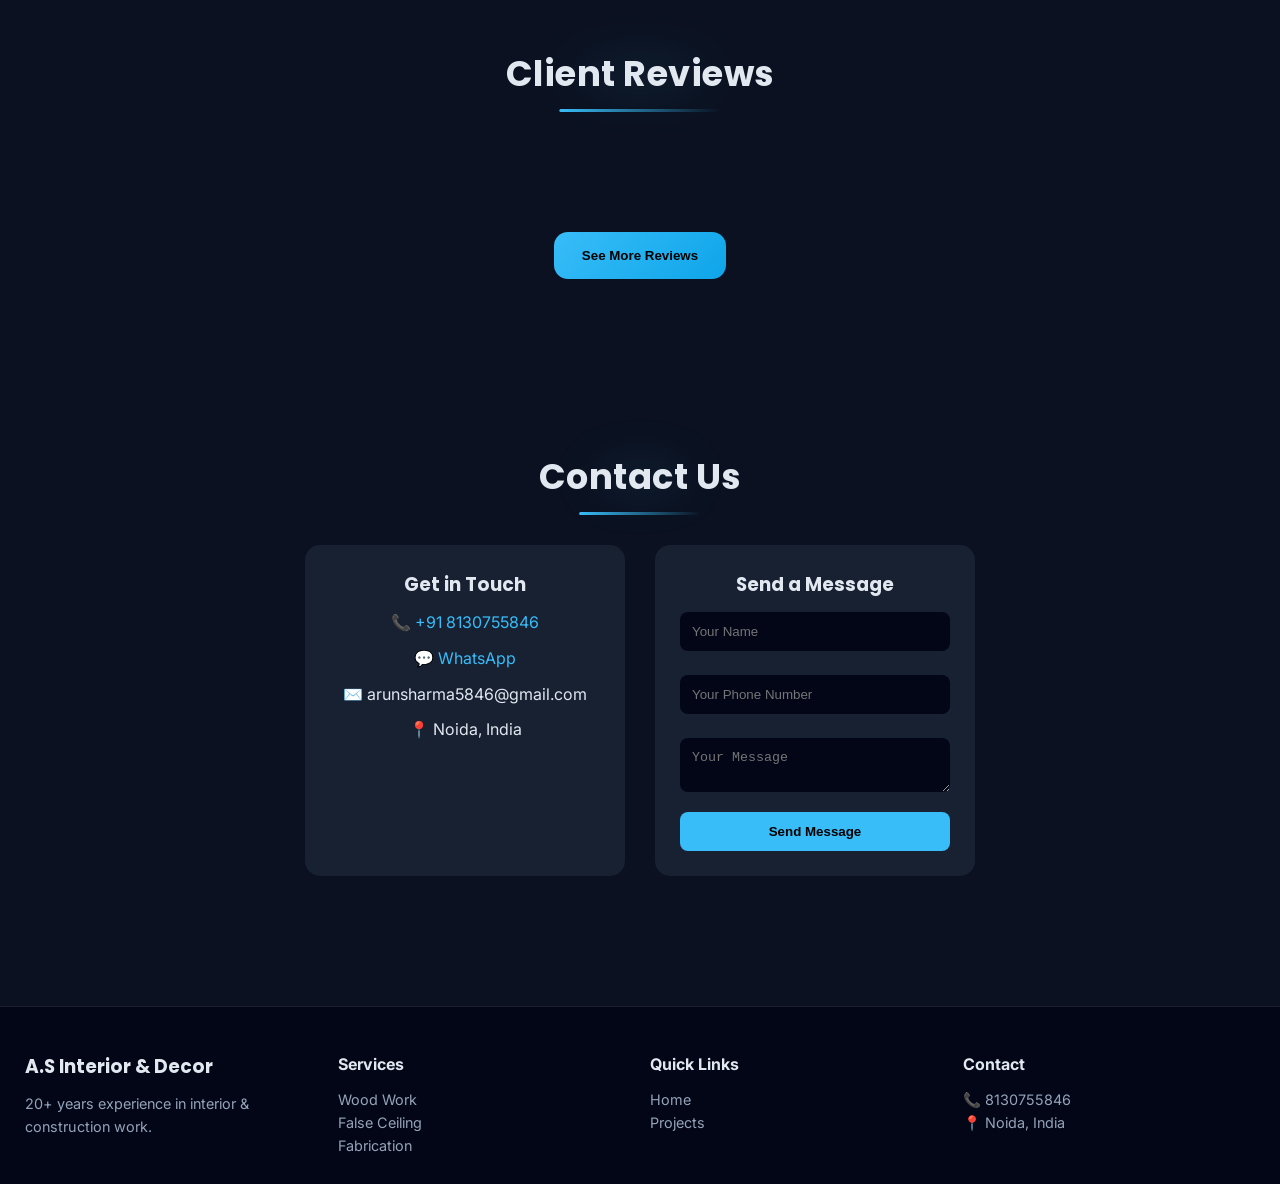
==== commit 50fa3c0c: "Initial commit" ====
--- a/index.html
+++ b/index.html
@@ -1,629 +1,629 @@
-<!doctype html>
-<html lang="en">
-  <head>
-    <meta charset="UTF-8" />
-    <meta name="viewport" content="width=device-width, initial-scale=1.0" />
-    <title>A.S Interior & Decor</title>
-    <link rel="icon" type="image/png" href="image/logo1.PNG" />
-    <!-- SEO -->
-    <meta
-      name="description"
-      content="Interior design and contractor services in Noida with 20+ years experience. Quality work and modern design solutions."
-    />
-    <link rel="stylesheet" href="css/style.css" />
-    <link
-      rel="stylesheet"
-      href="https://cdnjs.cloudflare.com/ajax/libs/font-awesome/7.0.1/css/all.min.css"
-      integrity="sha512-2SwdPD6INVrV/lHTZbO2nodKhrnDdJK9/kg2XD1r9uGqPo1cUbujc+IYdlYdEErWNu69gVcYgdxlmVmzTWnetw=="
-      crossorigin="anonymous"
-      referrerpolicy="no-referrer"
-    />
-    <link href="https://unpkg.com/aos@2.3.4/dist/aos.css" rel="stylesheet" />
-    <link
-      href="https://fonts.googleapis.com/css2?family=Inter:wght@300;400;500;600&family=Poppins:wght@400;600;700&display=swap"
-      rel="stylesheet"
-    />
-  </head>
-
-  <body>
-    <!-- =====================================
-     LOADER
-===================================== -->
-    <div id="loader">
-      <div class="loader-content">
-        <div class="spinner"></div>
-
-        <h2>A.S Interior</h2>
-      </div>
-    </div>
-
-    <div id="progress-bar"></div>
-    <!-- NAVBAR -->
-    <header>
-      <nav class="navbar">
-        <img src="image/logo1.PNG" alt="A.S Interior Logo" />
-
-        <ul>
-          <li><a href="#">Home</a></li>
-          <li><a href="#about_section">About</a></li>
-          <li><a href="#project_section">Projects</a></li>
-          <li><a href="gallery.html">Gallery</a></li>
-          <li><a href="#contact_section">Contact</a></li>
-        </ul>
-      </nav>
-    </header>
-
-    <main>
-      <!-- ===== HERO SECTION ===== -->
-
-      <section id="hero_section">
-        <!-- BACKGROUND OVERLAY -->
-        <div class="hero-overlay"></div>
-
-        <!-- FLOATING GLOW -->
-        <div class="hero-glow glow1"></div>
-        <div class="hero-glow glow2"></div>
-
-        <div class="hero-container">
-          <!-- LEFT CONTENT -->
-          <div class="hero-content">
-            <p class="hero-subtitle">PREMIUM INTERIOR & CONTRACTING SERVICES</p>
-
-            <h1>Transforming Spaces Into Modern & Elegant Interiors</h1>
-
-            <p class="hero-description">
-              20+ years of trusted experience in Interior Design, Wood Work,
-              Fabrication, Civil Work, False Ceiling, Modular Solutions and
-              Premium Finishing.
-            </p>
-
-            <!-- HERO BUTTONS -->
-            <div class="hero-buttons">
-              <a href="#project_section" class="hero-btn primary-btn">
-                View Projects
-              </a>
-
-              <a href="#contact_section" class="hero-btn secondary-btn">
-                Contact Now
-              </a>
-            </div>
-
-            <!-- STATS -->
-            <div class="hero-stats">
-              <div class="stat-box">
-                <h3>20+</h3>
-                <p>Years Experience</p>
-              </div>
-
-              <div class="stat-box">
-                <h3>500+</h3>
-                <p>Projects Completed</p>
-              </div>
-
-              <div class="stat-box">
-                <h3>100%</h3>
-                <p>Client Satisfaction</p>
-              </div>
-            </div>
-          </div>
-
-          <!-- RIGHT IMAGE -->
-          <div class="hero-image">
-            <img src="image/bg1.jpg" alt="Interior Design" />
-
-            <!-- FLOATING CARD -->
-            <div class="floating-card">
-              <h4>Premium Finishing</h4>
-              <p>Modern interior solutions with elegant craftsmanship.</p>
-            </div>
-          </div>
-        </div>
-
-        <!-- SCROLL INDICATOR -->
-        <div class="scroll-indicator">
-          <span></span>
-        </div>
-      </section>
-
-      <!-- ===== ABOUT SECTION ===== -->
-
-      <section id="about_section">
-        <div class="about-container">
-          <!-- LEFT IMAGE -->
-          <div class="about-image">
-            <img src="image/logo1.PNG" alt="A.S Interior" />
-
-            <div class="experience-badge">
-              <h3>20+</h3>
-              <p>Years Experience</p>
-            </div>
-          </div>
-
-          <!-- RIGHT CONTENT -->
-          <div class="about-content">
-            <p class="about-subtitle">ABOUT OUR COMPANY</p>
-
-            <h2 class="section_title">
-              Crafting Premium Interiors With Precision & Trust
-            </h2>
-
-            <p class="about-text">
-              Arun Sharma is an experienced contractor and interior specialist
-              delivering high-quality residential and commercial projects for
-              over 20 years. Our work focuses on premium finishing, modern
-              design, durability, and complete client satisfaction.
-            </p>
-
-            <!-- FEATURES -->
-            <div class="about-features">
-              <div class="feature-box">
-                <span>✔</span>
-                <div>
-                  <h4>Premium Quality Work</h4>
-                  <p>Modern finishing with strong durability.</p>
-                </div>
-              </div>
-
-              <div class="feature-box">
-                <span>✔</span>
-                <div>
-                  <h4>On-Time Delivery</h4>
-                  <p>Projects completed within committed timelines.</p>
-                </div>
-              </div>
-
-              <div class="feature-box">
-                <span>✔</span>
-                <div>
-                  <h4>Complete Interior Solutions</h4>
-                  <p>From design to execution under one roof.</p>
-                </div>
-              </div>
-
-              <div class="feature-box">
-                <span>✔</span>
-                <div>
-                  <h4>Trusted By Clients</h4>
-                  <p>Strong reputation built through consistent work.</p>
-                </div>
-              </div>
-            </div>
-
-            <!-- SERVICES TAGS -->
-            <div class="service-tags">
-              <span>Wood Work</span>
-              <span>Steel Fabrication</span>
-              <span>Aluminium Work</span>
-              <span>False Ceiling</span>
-              <span>Tiles & Stone</span>
-              <span>Paint & Polish</span>
-              <span>Glass Work</span>
-              <span>2D / 3D Design</span>
-            </div>
-          </div>
-        </div>
-      </section>
-
-      <!-- ===== SERVICES SECTION ===== -->
-
-      <section id="service_section">
-        <!-- HEADING -->
-        <div class="services-heading">
-          <p class="services-subtitle">OUR EXPERTISE</p>
-
-          <h2 class="section_title">
-            Professional Interior & Contracting Services
-          </h2>
-
-          <p class="services-description">
-            We provide complete interior and construction solutions with premium
-            finishing, modern designs, and long-lasting quality.
-          </p>
-        </div>
-
-        <!-- SERVICES GRID -->
-        <div class="services-grid">
-          <!-- CARD 1 -->
-          <div class="service-card">
-            <div class="service-icon">🪵</div>
-
-            <h3>Wood Work</h3>
-
-            <p>
-              Custom furniture, modular setups, wardrobes, TV units and premium
-              wood finishing.
-            </p>
-          </div>
-
-          <!-- CARD 2 -->
-          <div class="service-card">
-            <div class="service-icon">🏗️</div>
-
-            <h3>Steel Fabrication</h3>
-
-            <p>
-              Durable steel structures, railings, gates and modern fabrication
-              solutions.
-            </p>
-          </div>
-
-          <!-- CARD 3 -->
-          <div class="service-card">
-            <div class="service-icon">🪟</div>
-
-            <h3>Aluminium Work</h3>
-
-            <p>
-              Premium aluminium partitions, sliding systems and elegant
-              fittings.
-            </p>
-          </div>
-
-          <!-- CARD 4 -->
-          <div class="service-card">
-            <div class="service-icon">🏠</div>
-
-            <h3>Civil Work</h3>
-
-            <p>
-              Complete renovation, construction, structural work and space
-              planning.
-            </p>
-          </div>
-
-          <!-- CARD 5 -->
-          <div class="service-card">
-            <div class="service-icon">🧱</div>
-
-            <h3>Tiles & Stone</h3>
-
-            <p>
-              Modern flooring and wall solutions with clean finishing and
-              durability.
-            </p>
-          </div>
-
-          <!-- CARD 6 -->
-          <div class="service-card">
-            <div class="service-icon">✨</div>
-
-            <h3>False Ceiling</h3>
-
-            <p>
-              Stylish POP ceilings with lighting concepts for modern interiors.
-            </p>
-          </div>
-
-          <!-- CARD 7 -->
-          <div class="service-card">
-            <div class="service-icon">🎨</div>
-
-            <h3>Paint & Polish</h3>
-
-            <p>
-              Smooth texture finishes, premium paints and elegant polish work.
-            </p>
-          </div>
-
-          <!-- CARD 8 -->
-          <div class="service-card">
-            <div class="service-icon">🪞</div>
-
-            <h3>Glass Work</h3>
-
-            <p>
-              Decorative glass partitions, mirrors and modern glass fittings.
-            </p>
-          </div>
-
-          <!-- CARD 9 -->
-          <div class="service-card">
-            <div class="service-icon">📐</div>
-
-            <h3>2D / 3D Design</h3>
-
-            <p>
-              Smart planning and realistic visualization before project
-              execution.
-            </p>
-          </div>
-        </div>
-      </section>
-
-      <!--PROJECT SECTION-->
-
-      <section id="project_section">
-        <div class="project-heading">
-          <p class="project-subtitle">Our Recent Work</p>
-
-          <h2 class="section_title">Featured Projects</h2>
-
-          <p class="project-description">
-            Explore some of our premium interior and contracting projects
-            designed with quality craftsmanship and modern finishing.
-          </p>
-        </div>
-
-        <div class="projects-container">
-          <!-- CARD 1 -->
-          <div class="project-card">
-            <div class="project-image">
-              <img src="image/bed1.jpg" alt="Bedroom Design" />
-            </div>
-
-            <div class="project-content">
-              <span class="project-tag">Bedroom</span>
-
-              <h3>Luxury Bedroom Design</h3>
-
-              <p>
-                Modern bedroom setup with premium finish, elegant lighting and
-                custom furniture work.
-              </p>
-            </div>
-          </div>
-
-          <!-- CARD 2 -->
-          <div class="project-card">
-            <div class="project-image">
-              <img src="image/project2.jfif" alt="TV Unit" />
-            </div>
-
-            <div class="project-content">
-              <span class="project-tag">T.V Unit</span>
-
-              <h3>Modern TV Unit</h3>
-
-              <p>
-                Stylish TV panel with storage cabinets, glossy finish and
-                ambient lighting.
-              </p>
-            </div>
-          </div>
-
-          <!-- CARD 3 -->
-          <div class="project-card">
-            <div class="project-image">
-              <img src="image/project3.jpeg" alt="Kitchen" />
-            </div>
-
-            <div class="project-content">
-              <span class="project-tag">Modular Kitchen</span>
-
-              <h3>Premium Kitchen Setup</h3>
-
-              <p>
-                Functional modular kitchen with clean finish, smart storage and
-                modern design.
-              </p>
-            </div>
-          </div>
-
-          <!-- CARD 4 -->
-          <div class="project-card">
-            <div class="project-image">
-              <img src="image/project4.jpeg" alt="Wardrobe" />
-            </div>
-
-            <div class="project-content">
-              <span class="project-tag">Wardrobe Design</span>
-
-              <h3>Custom Wardrobe</h3>
-
-              <p>
-                Space-saving wardrobe with elegant texture, smooth finish and
-                modern layout.
-              </p>
-            </div>
-          </div>
-        </div>
-      </section>
-
-      <!--REVIEW SECTION-->
-      <!-- REVIEW FORM -->
-      <section id="review_form_section">
-        <h2 class="section_title">Share Your Experience</h2>
-
-        <form id="reviewForm">
-          <input
-            type="text"
-            id="name"
-            placeholder="Your Name, location"
-            required
-          />
-
-          <select id="rating">
-            <option value="5">★★★★★</option>
-            <option value="4">★★★★</option>
-            <option value="3">★★★</option>
-          </select>
-
-          <textarea
-            id="reviewText"
-            placeholder="Write your feedback..."
-            required
-          ></textarea>
-
-          <button type="submit">Submit Review</button>
-        </form>
-      </section>
-
-      <!-- REVIEWS DISPLAY -->
-      <section id="reviews_section">
-        <h2 class="section_title">Client Reviews</h2>
-        <div class="reviews-container" id="reviewsContainer"></div>
-        <div class="review-btn-container">
-          <button id="loadMoreBtn">See More Reviews</button>
-        </div>
-      </section>
-
-      <!-- CONTACT -->
-      <section id="contact_section" data-aos="fade-up">
-        <h2>Contact Us</h2>
-
-        <div class="contact-container">
-          <!-- INFO -->
-          <div class="contact-info">
-            <h3>Get in Touch</h3>
-
-            <p>📞 <a href="tel:+918130755846">+91 8130755846</a></p>
-            <p>
-              💬
-              <a
-                href="https://wa.me/918130755846?text=Hi%20I%20want%20interior%20design%20consultation"
-                target="_blank"
-                >WhatsApp</a
-              >
-            </p>
-            <p>✉️ arunsharma5846@gmail.com</p>
-            <p>📍 Noida, India</p>
-          </div>
-
-          <!-- FORM -->
-          <div class="contact-form">
-            <h3>Send a Message</h3>
-
-            <form action="https://formspree.io/f/mwvykajg" method="post">
-              <input type="text" placeholder="Your Name" name="name" required />
-              <input
-                type="tel"
-                placeholder="Your Phone Number"
-                name="phone"
-                required
-              />
-              <textarea
-                placeholder="Your Message"
-                name="message"
-                required
-              ></textarea>
-              <button type="submit">Send Message</button>
-            </form>
-          </div>
-        </div>
-      </section>
-    </main>
-    <!-- FOOTER -->
-    <footer>
-      <div class="footer-grid">
-        <div>
-          <h3>A.S Interior & Decor</h3>
-          <p>20+ years experience in interior & construction work.</p>
-        </div>
-
-        <div>
-          <h4>Services</h4>
-          <p>Wood Work</p>
-          <p>False Ceiling</p>
-          <p>Fabrication</p>
-        </div>
-
-        <div>
-          <h4>Quick Links</h4>
-          <p><a href="#">Home</a></p>
-          <p><a href="#project_section">Projects</a></p>
-        </div>
-
-        <div>
-          <h4>Contact</h4>
-          <p>📞 8130755846</p>
-          <p>📍 Noida, India</p>
-          <a
-            href="https://www.instagram.com/as_interior08/"
-            class="social-links"
-            target="_blank"
-            ><img
-              src="https://img.magnific.com/free-vector/instagram-logo_1199-122.jpg?semt=ais_hybrid&w=740&q=80"
-              alt=""
-          /></a>
-          <a
-            href="https://wa.me/+918130755846?text=Hi%20I%20want%20interior%20design%20consultation"
-            class="social-links"
-            target="_blank"
-            ><img
-              src="https://play-lh.googleusercontent.com/bYtqbOcTYOlgc6gqZ2rwb8lptHuwlNE75zYJu6Bn076-hTmvd96HH-6v7S0YUAAJXoJN"
-              alt=""
-          /></a>
-        </div>
-      </div>
-    </footer>
-    <a
-      href="https://wa.me/918130755846?text=Hi%20I%20want%20interior%20design%20consultation"
-      class="whatsapp-float"
-      target="_blank"
-    >
-      <i class="fa-brands fa-whatsapp"></i>
-    </a>
-    <script src="https://unpkg.com/aos@2.3.4/dist/aos.js"></script>
-    <script>
-      // Fade Animation
-      AOS.init({
-        duration: 800,
-        once: true,
-      });
-      // Scroll Progress Bar
-      window.onscroll = function () {
-        let winScroll =
-          document.body.scrollTop || document.documentElement.scrollTop;
-        let height =
-          document.documentElement.scrollHeight -
-          document.documentElement.clientHeight;
-        let scrolled = (winScroll / height) * 100;
-        document.getElementById("progress-bar").style.width = scrolled + "%";
-      };
-      //Hero Typing Animation
-      const text = "Transform Your Home into a Premium Living Space";
-      let index = 0;
-
-      function typeEffect() {
-        if (index < text.length) {
-          document.getElementById("typing-text").innerHTML +=
-            text.charAt(index);
-          index++;
-          setTimeout(typeEffect, 40);
-        }
-      }
-
-      typeEffect();
-      // Scroll Progress Bar
-      window.addEventListener("scroll", () => {
-        const scrollTop = document.documentElement.scrollTop;
-        const height =
-          document.documentElement.scrollHeight -
-          document.documentElement.clientHeight;
-
-        const scrollPercent = (scrollTop / height) * 100;
-        document.getElementById("progress_bar").style.width =
-          scrollPercent + "%";
-      });
-    </script>
-    <script>
-      /* ALWAYS OPEN FROM TOP */
-
-      window.history.scrollRestoration = "manual";
-
-      window.onload = function () {
-        window.scrollTo(0, 0);
-      };
-    </script>
-    <script>
-      /* =====================================
-     HIDE LOADER
-  ===================================== */
-
-      window.addEventListener(
-        "load",
-
-        () => {
-          const loader = document.getElementById("loader");
-
-          loader.style.opacity = "0";
-
-          setTimeout(() => {
-            loader.style.display = "none";
-          }, 700);
-        },
-      );
-    </script>
-    <script type="module" src="js/review.js"></script>
-  </body>
-</html>
+<!doctype html>
+<html lang="en">
+  <head>
+    <meta charset="UTF-8" />
+    <meta name="viewport" content="width=device-width, initial-scale=1.0" />
+    <title>A.S Interior & Decor</title>
+    <link rel="icon" type="image/png" href="image/logo1.PNG" />
+    <!-- SEO -->
+    <meta
+      name="description"
+      content="Interior design and contractor services in Noida with 20+ years experience. Quality work and modern design solutions."
+    />
+    <link rel="stylesheet" href="css/style.css" />
+    <link
+      rel="stylesheet"
+      href="https://cdnjs.cloudflare.com/ajax/libs/font-awesome/7.0.1/css/all.min.css"
+      integrity="sha512-2SwdPD6INVrV/lHTZbO2nodKhrnDdJK9/kg2XD1r9uGqPo1cUbujc+IYdlYdEErWNu69gVcYgdxlmVmzTWnetw=="
+      crossorigin="anonymous"
+      referrerpolicy="no-referrer"
+    />
+    <link href="https://unpkg.com/aos@2.3.4/dist/aos.css" rel="stylesheet" />
+    <link
+      href="https://fonts.googleapis.com/css2?family=Inter:wght@300;400;500;600&family=Poppins:wght@400;600;700&display=swap"
+      rel="stylesheet"
+    />
+  </head>
+
+  <body>
+    <!-- =====================================
+     LOADER
+===================================== -->
+    <div id="loader">
+      <div class="loader-content">
+        <div class="spinner"></div>
+
+        <h2>A.S Interior</h2>
+      </div>
+    </div>
+
+    <div id="progress-bar"></div>
+    <!-- NAVBAR -->
+    <header>
+      <nav class="navbar">
+        <img src="image/logo1.PNG" alt="A.S Interior Logo" />
+
+        <ul>
+          <li><a href="#">Home</a></li>
+          <li><a href="#about_section">About</a></li>
+          <li><a href="#project_section">Projects</a></li>
+          <li><a href="gallery.html">Gallery</a></li>
+          <li><a href="#contact_section">Contact</a></li>
+        </ul>
+      </nav>
+    </header>
+
+    <main>
+      <!-- ===== HERO SECTION ===== -->
+
+      <section id="hero_section">
+        <!-- BACKGROUND OVERLAY -->
+        <div class="hero-overlay"></div>
+
+        <!-- FLOATING GLOW -->
+        <div class="hero-glow glow1"></div>
+        <div class="hero-glow glow2"></div>
+
+        <div class="hero-container">
+          <!-- LEFT CONTENT -->
+          <div class="hero-content">
+            <p class="hero-subtitle">PREMIUM INTERIOR & CONTRACTING SERVICES</p>
+
+            <h1>Transforming Spaces Into Modern & Elegant Interiors</h1>
+
+            <p class="hero-description">
+              20+ years of trusted experience in Interior Design, Wood Work,
+              Fabrication, Civil Work, False Ceiling, Modular Solutions and
+              Premium Finishing.
+            </p>
+
+            <!-- HERO BUTTONS -->
+            <div class="hero-buttons">
+              <a href="#project_section" class="hero-btn primary-btn">
+                View Projects
+              </a>
+
+              <a href="#contact_section" class="hero-btn secondary-btn">
+                Contact Now
+              </a>
+            </div>
+
+            <!-- STATS -->
+            <div class="hero-stats">
+              <div class="stat-box">
+                <h3>20+</h3>
+                <p>Years Experience</p>
+              </div>
+
+              <div class="stat-box">
+                <h3>500+</h3>
+                <p>Projects Completed</p>
+              </div>
+
+              <div class="stat-box">
+                <h3>100%</h3>
+                <p>Client Satisfaction</p>
+              </div>
+            </div>
+          </div>
+
+          <!-- RIGHT IMAGE -->
+          <div class="hero-image">
+            <img src="image/bg1.jpg" alt="Interior Design" />
+
+            <!-- FLOATING CARD -->
+            <div class="floating-card">
+              <h4>Premium Finishing</h4>
+              <p>Modern interior solutions with elegant craftsmanship.</p>
+            </div>
+          </div>
+        </div>
+
+        <!-- SCROLL INDICATOR -->
+        <div class="scroll-indicator">
+          <span></span>
+        </div>
+      </section>
+
+      <!-- ===== ABOUT SECTION ===== -->
+
+      <section id="about_section">
+        <div class="about-container">
+          <!-- LEFT IMAGE -->
+          <div class="about-image">
+            <img src="image/logo1.PNG" alt="A.S Interior" />
+
+            <div class="experience-badge">
+              <h3>20+</h3>
+              <p>Years Experience</p>
+            </div>
+          </div>
+
+          <!-- RIGHT CONTENT -->
+          <div class="about-content">
+            <p class="about-subtitle">ABOUT OUR COMPANY</p>
+
+            <h2 class="section_title">
+              Crafting Premium Interiors With Precision & Trust
+            </h2>
+
+            <p class="about-text">
+              Arun Sharma is an experienced contractor and interior specialist
+              delivering high-quality residential and commercial projects for
+              over 20 years. Our work focuses on premium finishing, modern
+              design, durability, and complete client satisfaction.
+            </p>
+
+            <!-- FEATURES -->
+            <div class="about-features">
+              <div class="feature-box">
+                <span>✔</span>
+                <div>
+                  <h4>Premium Quality Work</h4>
+                  <p>Modern finishing with strong durability.</p>
+                </div>
+              </div>
+
+              <div class="feature-box">
+                <span>✔</span>
+                <div>
+                  <h4>On-Time Delivery</h4>
+                  <p>Projects completed within committed timelines.</p>
+                </div>
+              </div>
+
+              <div class="feature-box">
+                <span>✔</span>
+                <div>
+                  <h4>Complete Interior Solutions</h4>
+                  <p>From design to execution under one roof.</p>
+                </div>
+              </div>
+
+              <div class="feature-box">
+                <span>✔</span>
+                <div>
+                  <h4>Trusted By Clients</h4>
+                  <p>Strong reputation built through consistent work.</p>
+                </div>
+              </div>
+            </div>
+
+            <!-- SERVICES TAGS -->
+            <div class="service-tags">
+              <span>Wood Work</span>
+              <span>Steel Fabrication</span>
+              <span>Aluminium Work</span>
+              <span>False Ceiling</span>
+              <span>Tiles & Stone</span>
+              <span>Paint & Polish</span>
+              <span>Glass Work</span>
+              <span>2D / 3D Design</span>
+            </div>
+          </div>
+        </div>
+      </section>
+
+      <!-- ===== SERVICES SECTION ===== -->
+
+      <section id="service_section">
+        <!-- HEADING -->
+        <div class="services-heading">
+          <p class="services-subtitle">OUR EXPERTISE</p>
+
+          <h2 class="section_title">
+            Professional Interior & Contracting Services
+          </h2>
+
+          <p class="services-description">
+            We provide complete interior and construction solutions with premium
+            finishing, modern designs, and long-lasting quality.
+          </p>
+        </div>
+
+        <!-- SERVICES GRID -->
+        <div class="services-grid">
+          <!-- CARD 1 -->
+          <div class="service-card">
+            <div class="service-icon">🪵</div>
+
+            <h3>Wood Work</h3>
+
+            <p>
+              Custom furniture, modular setups, wardrobes, TV units and premium
+              wood finishing.
+            </p>
+          </div>
+
+          <!-- CARD 2 -->
+          <div class="service-card">
+            <div class="service-icon">🏗️</div>
+
+            <h3>Steel Fabrication</h3>
+
+            <p>
+              Durable steel structures, railings, gates and modern fabrication
+              solutions.
+            </p>
+          </div>
+
+          <!-- CARD 3 -->
+          <div class="service-card">
+            <div class="service-icon">🪟</div>
+
+            <h3>Aluminium Work</h3>
+
+            <p>
+              Premium aluminium partitions, sliding systems and elegant
+              fittings.
+            </p>
+          </div>
+
+          <!-- CARD 4 -->
+          <div class="service-card">
+            <div class="service-icon">🏠</div>
+
+            <h3>Civil Work</h3>
+
+            <p>
+              Complete renovation, construction, structural work and space
+              planning.
+            </p>
+          </div>
+
+          <!-- CARD 5 -->
+          <div class="service-card">
+            <div class="service-icon">🧱</div>
+
+            <h3>Tiles & Stone</h3>
+
+            <p>
+              Modern flooring and wall solutions with clean finishing and
+              durability.
+            </p>
+          </div>
+
+          <!-- CARD 6 -->
+          <div class="service-card">
+            <div class="service-icon">✨</div>
+
+            <h3>False Ceiling</h3>
+
+            <p>
+              Stylish POP ceilings with lighting concepts for modern interiors.
+            </p>
+          </div>
+
+          <!-- CARD 7 -->
+          <div class="service-card">
+            <div class="service-icon">🎨</div>
+
+            <h3>Paint & Polish</h3>
+
+            <p>
+              Smooth texture finishes, premium paints and elegant polish work.
+            </p>
+          </div>
+
+          <!-- CARD 8 -->
+          <div class="service-card">
+            <div class="service-icon">🪞</div>
+
+            <h3>Glass Work</h3>
+
+            <p>
+              Decorative glass partitions, mirrors and modern glass fittings.
+            </p>
+          </div>
+
+          <!-- CARD 9 -->
+          <div class="service-card">
+            <div class="service-icon">📐</div>
+
+            <h3>2D / 3D Design</h3>
+
+            <p>
+              Smart planning and realistic visualization before project
+              execution.
+            </p>
+          </div>
+        </div>
+      </section>
+
+      <!--PROJECT SECTION-->
+
+      <section id="project_section">
+        <div class="project-heading">
+          <p class="project-subtitle">Our Recent Work</p>
+
+          <h2 class="section_title">Featured Projects</h2>
+
+          <p class="project-description">
+            Explore some of our premium interior and contracting projects
+            designed with quality craftsmanship and modern finishing.
+          </p>
+        </div>
+
+        <div class="projects-container">
+          <!-- CARD 1 -->
+          <div class="project-card">
+            <div class="project-image">
+              <img src="image/bed1.jpg" alt="Bedroom Design" />
+            </div>
+
+            <div class="project-content">
+              <span class="project-tag">Bedroom</span>
+
+              <h3>Luxury Bedroom Design</h3>
+
+              <p>
+                Modern bedroom setup with premium finish, elegant lighting and
+                custom furniture work.
+              </p>
+            </div>
+          </div>
+
+          <!-- CARD 2 -->
+          <div class="project-card">
+            <div class="project-image">
+              <img src="image/project2.jfif" alt="TV Unit" />
+            </div>
+
+            <div class="project-content">
+              <span class="project-tag">T.V Unit</span>
+
+              <h3>Modern TV Unit</h3>
+
+              <p>
+                Stylish TV panel with storage cabinets, glossy finish and
+                ambient lighting.
+              </p>
+            </div>
+          </div>
+
+          <!-- CARD 3 -->
+          <div class="project-card">
+            <div class="project-image">
+              <img src="image/project3.jpeg" alt="Kitchen" />
+            </div>
+
+            <div class="project-content">
+              <span class="project-tag">Modular Kitchen</span>
+
+              <h3>Premium Kitchen Setup</h3>
+
+              <p>
+                Functional modular kitchen with clean finish, smart storage and
+                modern design.
+              </p>
+            </div>
+          </div>
+
+          <!-- CARD 4 -->
+          <div class="project-card">
+            <div class="project-image">
+              <img src="image/project4.jpeg" alt="Wardrobe" />
+            </div>
+
+            <div class="project-content">
+              <span class="project-tag">Wardrobe Design</span>
+
+              <h3>Custom Wardrobe</h3>
+
+              <p>
+                Space-saving wardrobe with elegant texture, smooth finish and
+                modern layout.
+              </p>
+            </div>
+          </div>
+        </div>
+      </section>
+
+      <!--REVIEW SECTION-->
+      <!-- REVIEW FORM -->
+      <section id="review_form_section">
+        <h2 class="section_title">Share Your Experience</h2>
+
+        <form id="reviewForm">
+          <input
+            type="text"
+            id="name"
+            placeholder="Your Name, location"
+            required
+          />
+
+          <select id="rating">
+            <option value="5">★★★★★</option>
+            <option value="4">★★★★</option>
+            <option value="3">★★★</option>
+          </select>
+
+          <textarea
+            id="reviewText"
+            placeholder="Write your feedback..."
+            required
+          ></textarea>
+
+          <button type="submit">Submit Review</button>
+        </form>
+      </section>
+
+      <!-- REVIEWS DISPLAY -->
+      <section id="reviews_section">
+        <h2 class="section_title">Client Reviews</h2>
+        <div class="reviews-container" id="reviewsContainer"></div>
+        <div class="review-btn-container">
+          <button id="loadMoreBtn">See More Reviews</button>
+        </div>
+      </section>
+
+      <!-- CONTACT -->
+      <section id="contact_section" data-aos="fade-up">
+        <h2>Contact Us</h2>
+
+        <div class="contact-container">
+          <!-- INFO -->
+          <div class="contact-info">
+            <h3>Get in Touch</h3>
+
+            <p>📞 <a href="tel:+918130755846">+91 8130755846</a></p>
+            <p>
+              💬
+              <a
+                href="https://wa.me/918130755846?text=Hi%20I%20want%20interior%20design%20consultation"
+                target="_blank"
+                >WhatsApp</a
+              >
+            </p>
+            <p>✉️ arunsharma5846@gmail.com</p>
+            <p>📍 Noida, India</p>
+          </div>
+
+          <!-- FORM -->
+          <div class="contact-form">
+            <h3>Send a Message</h3>
+
+            <form action="https://formspree.io/f/mwvykajg" method="post">
+              <input type="text" placeholder="Your Name" name="name" required />
+              <input
+                type="tel"
+                placeholder="Your Phone Number"
+                name="phone"
+                required
+              />
+              <textarea
+                placeholder="Your Message"
+                name="message"
+                required
+              ></textarea>
+              <button type="submit">Send Message</button>
+            </form>
+          </div>
+        </div>
+      </section>
+    </main>
+    <!-- FOOTER -->
+    <footer>
+      <div class="footer-grid">
+        <div>
+          <h3>A.S Interior & Decor</h3>
+          <p>20+ years experience in interior & construction work.</p>
+        </div>
+
+        <div>
+          <h4>Services</h4>
+          <p>Wood Work</p>
+          <p>False Ceiling</p>
+          <p>Fabrication</p>
+        </div>
+
+        <div>
+          <h4>Quick Links</h4>
+          <p><a href="#">Home</a></p>
+          <p><a href="#project_section">Projects</a></p>
+        </div>
+
+        <div>
+          <h4>Contact</h4>
+          <p>📞 8130755846</p>
+          <p>📍 Noida, India</p>
+          <a
+            href="https://www.instagram.com/as_interior08/"
+            class="social-links"
+            target="_blank"
+            ><img
+              src="https://img.magnific.com/free-vector/instagram-logo_1199-122.jpg?semt=ais_hybrid&w=740&q=80"
+              alt=""
+          /></a>
+          <a
+            href="https://wa.me/+918130755846?text=Hi%20I%20want%20interior%20design%20consultation"
+            class="social-links"
+            target="_blank"
+            ><img
+              src="https://play-lh.googleusercontent.com/bYtqbOcTYOlgc6gqZ2rwb8lptHuwlNE75zYJu6Bn076-hTmvd96HH-6v7S0YUAAJXoJN"
+              alt=""
+          /></a>
+        </div>
+      </div>
+    </footer>
+    <a
+      href="https://wa.me/918130755846?text=Hi%20I%20want%20interior%20design%20consultation"
+      class="whatsapp-float"
+      target="_blank"
+    >
+      <i class="fa-brands fa-whatsapp"></i>
+    </a>
+    <script src="https://unpkg.com/aos@2.3.4/dist/aos.js"></script>
+    <script>
+      // Fade Animation
+      AOS.init({
+        duration: 800,
+        once: true,
+      });
+      // Scroll Progress Bar
+      window.onscroll = function () {
+        let winScroll =
+          document.body.scrollTop || document.documentElement.scrollTop;
+        let height =
+          document.documentElement.scrollHeight -
+          document.documentElement.clientHeight;
+        let scrolled = (winScroll / height) * 100;
+        document.getElementById("progress-bar").style.width = scrolled + "%";
+      };
+      //Hero Typing Animation
+      const text = "Transform Your Home into a Premium Living Space";
+      let index = 0;
+
+      function typeEffect() {
+        if (index < text.length) {
+          document.getElementById("typing-text").innerHTML +=
+            text.charAt(index);
+          index++;
+          setTimeout(typeEffect, 40);
+        }
+      }
+
+      typeEffect();
+      // Scroll Progress Bar
+      window.addEventListener("scroll", () => {
+        const scrollTop = document.documentElement.scrollTop;
+        const height =
+          document.documentElement.scrollHeight -
+          document.documentElement.clientHeight;
+
+        const scrollPercent = (scrollTop / height) * 100;
+        document.getElementById("progress_bar").style.width =
+          scrollPercent + "%";
+      });
+    </script>
+    <script>
+      /* ALWAYS OPEN FROM TOP */
+
+      window.history.scrollRestoration = "manual";
+
+      window.onload = function () {
+        window.scrollTo(0, 0);
+      };
+    </script>
+    <script>
+      /* =====================================
+     HIDE LOADER
+  ===================================== */
+
+      window.addEventListener(
+        "load",
+
+        () => {
+          const loader = document.getElementById("loader");
+
+          loader.style.opacity = "0";
+
+          setTimeout(() => {
+            loader.style.display = "none";
+          }, 700);
+        },
+      );
+    </script>
+    <script type="module" src="js/review.js"></script>
+  </body>
+</html>
--- a/css/style.css
+++ b/css/style.css
@@ -1,2251 +1,2251 @@
-/* RESET */
-
-* {
-  margin: 0;
-  padding: 0;
-  box-sizing: border-box;
-}
-
-/* GLOBAL SMOOTHNESS */
-html {
-  scroll-behavior: smooth;
-}
-
-/* SECTION FADE ON LOAD (fallback) */
-section {
-  animation: fadeIn 0.8s ease;
-}
-
-@keyframes fadeIn {
-  from {
-    opacity: 0;
-    transform: translateY(20px);
-  }
-  to {
-    opacity: 1;
-    transform: translateY(0);
-  }
-}
-
-/* BUTTON MICRO ANIMATION */
-.btn {
-  position: relative;
-  overflow: hidden;
-}
-
-.btn::after {
-  content: "";
-  position: absolute;
-  width: 0%;
-  height: 100%;
-  background: rgba(255, 255, 255, 0.2);
-  left: 0;
-  top: 0;
-  transition: 0.4s;
-}
-
-.btn:hover::after {
-  width: 100%;
-}
-
-body {
-  background: #0b1120;
-  color: #e2e8f0;
-  line-height: 1.6;
-  font-family: "Inter", sans-serif;
-}
-
-/* NAVBAR */
-header {
-  position: sticky;
-  top: 0;
-  background: rgba(2, 6, 23, 0.8);
-  backdrop-filter: blur(10px);
-  padding: 15px 50px;
-  z-index: 1000;
-}
-
-.navbar {
-  display: flex;
-  justify-content: space-between;
-  align-items: center;
-}
-
-.navbar img {
-  height: 50px;
-}
-
-.navbar ul {
-  display: flex;
-  gap: 30px;
-  list-style: none;
-}
-
-.navbar a {
-  text-decoration: none;
-  color: #e2e8f0;
-  font-weight: 500;
-  position: relative;
-  font-size: 1.2rem;
-}
-
-.navbar a::after {
-  content: "";
-  position: absolute;
-  width: 0%;
-  height: 2px;
-  background: #38bdf8;
-  left: 0;
-  bottom: -5px;
-  transition: 0.3s;
-}
-
-.navbar a:hover::after {
-  width: 100%;
-}
-
-/* CONTACT */
-#contact_section {
-  padding: 70px 20px;
-  text-align: center;
-}
-
-.contact-container {
-  display: flex;
-  flex-wrap: wrap;
-  gap: 30px;
-  justify-content: center;
-}
-
-.contact-info,
-.contact-form {
-  background: rgba(30, 41, 59, 0.7);
-  padding: 25px;
-  border-radius: 15px;
-  width: 320px;
-}
-
-.contact-info a {
-  color: #38bdf8;
-  text-decoration: none;
-}
-
-.contact-form input,
-.contact-form textarea {
-  width: 100%;
-  margin: 12px 0;
-  padding: 12px;
-  border-radius: 8px;
-  border: none;
-  background: #020617;
-  color: #fff;
-}
-
-.contact-form button {
-  width: 100%;
-  padding: 12px;
-  background: #38bdf8;
-  border: none;
-  border-radius: 8px;
-  font-weight: bold;
-  cursor: pointer;
-  transition: 0.3s;
-}
-
-.contact-form button:hover {
-  background: #0ea5e9;
-}
-
-/* FOOTER */
-footer {
-  background: #020617;
-  text-align: center;
-  padding: 25px;
-}
-
-.social-links {
-  margin-top: 10px;
-}
-
-.social-links img {
-  width: 30px;
-  margin: 8px;
-  border-radius: 50%;
-  transition: 0.3s;
-}
-
-.social-links img:hover {
-  transform: scale(1.2);
-}
-
-/* GLOBAL IMPROVEMENTS */
-section {
-  margin-bottom: 60px;
-}
-
-h2 {
-  font-weight: 600;
-  letter-spacing: 0.5px;
-}
-
-/* CONTAINER CONTROL */
-main {
-  width: 100%;
-  overflow-x: hidden;
-}
-
-/* HERO IMPROVE */
-#hero_section {
-  max-width: 1100px;
-  margin: auto;
-}
-
-#hero_section img {
-  box-shadow: 0 20px 50px rgba(0, 0, 0, 0.5);
-}
-
-/* BUTTON IMPROVE */
-.btn {
-  letter-spacing: 0.5px;
-}
-
-/* CONTACT IMPROVE */
-.contact-info p {
-  margin: 10px 0;
-}
-
-.contact-info a:hover {
-  text-decoration: underline;
-}
-
-/* FOOTER UPGRADE */
-footer {
-  border-top: 1px solid rgba(255, 255, 255, 0.1);
-}
-
-footer p {
-  font-size: 0.9rem;
-  color: #94a3b8;
-}
-
-.whatsapp-float {
-  position: fixed;
-  bottom: 20px;
-  right: 20px;
-  background: #25d366;
-  color: white;
-  font-size: 24px;
-  padding: 12px 16px;
-  border-radius: 50%;
-  text-decoration: none;
-  box-shadow: 0 10px 20px rgba(0, 0, 0, 0.3);
-  z-index: 1000;
-  transition: 0.3s;
-}
-
-.whatsapp-float:hover {
-  transform: scale(1.1);
-}
-
-.footer-grid {
-  display: grid;
-  grid-template-columns: repeat(auto-fit, minmax(200px, 1fr));
-  gap: 20px;
-  margin-top: 20px;
-  text-align: left;
-}
-
-.footer-grid h4,
-.footer-grid h3 {
-  margin-bottom: 10px;
-}
-
-.footer-grid a {
-  color: #94a3b8;
-  text-decoration: none;
-}
-
-.footer-grid a:hover {
-  color: #38bdf8;
-}
-
-/* ===== PREMIUM SECTION HEADINGS ===== */
-h1,
-h2,
-h3 {
-  font-family: "Poppins", sans-serif;
-}
-
-h2 {
-  font-size: 2.2rem;
-  font-weight: 700;
-  text-align: center;
-  margin-bottom: 40px;
-  position: relative;
-  display: inline-block;
-  color: #e2e8f0;
-}
-
-/* Underline Accent */
-h2::after {
-  content: "";
-  position: absolute;
-  width: 60%;
-  height: 3px;
-  background: linear-gradient(to right, #38bdf8, transparent);
-  left: 50%;
-  transform: translateX(-50%);
-  bottom: -10px;
-  border-radius: 10px;
-}
-
-/* Subtle Glow */
-h2::before {
-  content: "";
-  position: absolute;
-  width: 100%;
-  height: 100%;
-  background: radial-gradient(
-    circle,
-    rgba(56, 189, 248, 0.15),
-    transparent 70%
-  );
-  z-index: -1;
-  filter: blur(20px);
-  opacity: 0.5;
-}
-
-/* Mobile Adjust */
-@media (max-width: 768px) {
-  h2 {
-    font-size: 1.6rem;
-  }
-}
-
-@media (max-width: 480px) {
-  .btn {
-    padding: 10px 18px;
-    font-size: 0.85rem;
-  }
-
-  .services-grid {
-    grid-template-columns: 1fr;
-  }
-}
-
-@media (max-width: 768px) {
-  /* NAVBAR STACK */
-  .navbar {
-    flex-direction: column;
-    align-items: center;
-  }
-
-  .navbar ul {
-    flex-wrap: wrap;
-    justify-content: center;
-    gap: 12px;
-  }
-
-  /* CONTACT */
-  .contact-container {
-    flex-direction: column;
-    align-items: center;
-  }
-
-  .contact-info,
-  .contact-form {
-    width: 100%;
-    max-width: 400px;
-  }
-}
-
-@media (max-width: 992px) {
-  header {
-    padding: 15px 20px;
-  }
-
-  .navbar ul {
-    gap: 15px;
-  }
-}
-
-/* ===== REVIEW FORM SECTION ===== */
-
-#review_form_section {
-  padding: 100px 20px;
-  text-align: center;
-}
-
-#review_form_section .section_title {
-  margin-bottom: 40px;
-}
-
-/* FORM BOX */
-#reviewForm {
-  max-width: 650px;
-  margin: auto;
-  padding: 35px;
-  border-radius: 24px;
-
-  background: rgba(255, 255, 255, 0.05);
-
-  backdrop-filter: blur(14px);
-
-  border: 1px solid rgba(255, 255, 255, 0.08);
-
-  box-shadow: 0 20px 50px rgba(0, 0, 0, 0.4);
-
-  display: flex;
-  flex-direction: column;
-  gap: 18px;
-}
-
-/* INPUTS */
-#reviewForm input,
-#reviewForm select,
-#reviewForm textarea {
-  width: 100%;
-
-  padding: 16px;
-
-  border: none;
-
-  border-radius: 14px;
-
-  background: #0f172a;
-
-  color: white;
-
-  font-size: 1rem;
-
-  outline: none;
-
-  transition: 0.3s;
-}
-
-/* FOCUS EFFECT */
-#reviewForm input:focus,
-#reviewForm select:focus,
-#reviewForm textarea:focus {
-  border: 1px solid #38bdf8;
-
-  box-shadow: 0 0 15px rgba(56, 189, 248, 0.3);
-}
-
-/* TEXTAREA */
-#reviewForm textarea {
-  min-height: 140px;
-  resize: none;
-}
-
-/* BUTTON */
-#reviewForm button {
-  padding: 16px;
-
-  border: none;
-
-  border-radius: 14px;
-
-  background: linear-gradient(135deg, #38bdf8, #0ea5e9);
-
-  color: #000;
-
-  font-weight: 700;
-
-  cursor: pointer;
-
-  transition: 0.3s;
-}
-
-/* BUTTON HOVER */
-#reviewForm button:hover {
-  transform: translateY(-4px);
-
-  box-shadow: 0 15px 30px rgba(56, 189, 248, 0.3);
-}
-
-/* ===== REVIEWS DISPLAY ===== */
-
-#reviews_section {
-  padding: 100px 20px;
-
-  max-width: 1300px;
-
-  margin: auto;
-
-  text-align: center;
-}
-
-/* GRID */
-.reviews-container {
-  display: grid;
-
-  grid-template-columns: repeat(auto-fit, minmax(320px, 1fr));
-
-  gap: 30px;
-
-  margin-top: 50px;
-}
-
-/* REVIEW CARD */
-.review-card {
-  position: relative;
-
-  overflow: hidden;
-
-  padding: 35px;
-
-  border-radius: 24px;
-
-  background: rgba(255, 255, 255, 0.05);
-
-  backdrop-filter: blur(14px);
-
-  border: 1px solid rgba(255, 255, 255, 0.08);
-
-  text-align: left;
-
-  transition: 0.4s;
-
-  box-shadow: 0 15px 40px rgba(0, 0, 0, 0.35);
-}
-
-/* TOP GLOW */
-.review-card::before {
-  content: "";
-
-  position: absolute;
-
-  top: -50px;
-  right: -50px;
-
-  width: 140px;
-  height: 140px;
-
-  background: rgba(56, 189, 248, 0.12);
-
-  border-radius: 50%;
-
-  filter: blur(30px);
-}
-
-/* HOVER */
-.review-card:hover {
-  transform: translateY(-10px);
-
-  border-color: rgba(56, 189, 248, 0.35);
-}
-
-/* STARS */
-.stars {
-  color: #facc15;
-
-  font-size: 1.2rem;
-
-  margin-bottom: 18px;
-}
-
-/* REVIEW TEXT */
-.review-card p {
-  color: #dbe4ee;
-
-  line-height: 1.8;
-
-  margin-bottom: 22px;
-
-  font-size: 0.98rem;
-}
-
-/* CLIENT NAME */
-.review-card h4 {
-  color: #38bdf8;
-
-  font-size: 1rem;
-
-  font-weight: 600;
-}
-
-/* MOBILE */
-@media (max-width: 768px) {
-  #reviewForm {
-    padding: 25px;
-  }
-
-  .review-card {
-    padding: 25px;
-  }
-}
-
-/*See more button*/
-.review-btn-container {
-  text-align: center;
-
-  margin-top: 40px;
-}
-
-#loadMoreBtn {
-  padding: 16px 28px;
-
-  border: none;
-
-  border-radius: 14px;
-
-  background: linear-gradient(135deg, #38bdf8, #0ea5e9);
-
-  color: black;
-
-  font-weight: 700;
-
-  cursor: pointer;
-
-  transition: 0.3s;
-}
-
-#loadMoreBtn:hover {
-  transform: translateY(-4px);
-
-  box-shadow: 0 15px 30px rgba(56, 189, 248, 0.3);
-}
-
-/* ===== PROJECT SECTION ===== */
-
-#project_section {
-  padding: 110px 20px;
-
-  background: linear-gradient(to bottom, #0b1120, #111827);
-}
-
-/* HEADING */
-
-.project-heading {
-  text-align: center;
-
-  max-width: 800px;
-
-  margin: auto auto 70px;
-}
-
-.project-subtitle {
-  color: #38bdf8;
-
-  font-size: 0.95rem;
-
-  letter-spacing: 2px;
-
-  text-transform: uppercase;
-
-  margin-bottom: 15px;
-}
-
-.project-heading h2 {
-  font-size: 3rem;
-
-  margin-bottom: 20px;
-
-  font-weight: 700;
-}
-
-.project-description {
-  color: #94a3b8;
-
-  line-height: 1.8;
-
-  font-size: 1.05rem;
-}
-
-/* GRID */
-
-.projects-container {
-  max-width: 1300px;
-
-  margin: auto;
-
-  display: grid;
-
-  grid-template-columns: repeat(auto-fit, minmax(320px, 1fr));
-
-  gap: 35px;
-}
-
-/* CARD */
-
-.project-card {
-  background: rgba(255, 255, 255, 0.04);
-
-  border: 1px solid rgba(255, 255, 255, 0.06);
-
-  border-radius: 28px;
-
-  overflow: hidden;
-
-  transition: 0.4s;
-
-  backdrop-filter: blur(10px);
-
-  box-shadow: 0 15px 40px rgba(0, 0, 0, 0.35);
-
-  position: relative;
-}
-
-/* CARD HOVER */
-
-.project-card:hover {
-  transform: translateY(-12px);
-
-  border-color: rgba(56, 189, 248, 0.35);
-
-  box-shadow: 0 25px 60px rgba(0, 0, 0, 0.45);
-}
-
-/* IMAGE CONTAINER */
-
-.project-image {
-  width: 100%;
-
-  height: 280px;
-
-  overflow: hidden;
-
-  background: #0f172a;
-}
-
-/* IMAGE */
-
-.project-image img {
-  width: 100%;
-
-  height: 100%;
-
-  object-fit: contain;
-
-  transition: 0.5s;
-
-  padding: 10px;
-}
-
-/* IMAGE HOVER */
-
-.project-card:hover img {
-  transform: scale(1.05);
-}
-
-/* CONTENT */
-
-.project-content {
-  padding: 28px;
-}
-
-/* TAG */
-
-.project-tag {
-  display: inline-block;
-
-  padding: 8px 14px;
-
-  border-radius: 30px;
-
-  background: rgba(56, 189, 248, 0.12);
-
-  color: #38bdf8;
-
-  font-size: 0.82rem;
-
-  margin-bottom: 18px;
-
-  font-weight: 600;
-}
-
-/* TITLE */
-
-.project-content h3 {
-  font-size: 1.45rem;
-
-  margin-bottom: 15px;
-
-  color: white;
-}
-
-/* DESCRIPTION */
-
-.project-content p {
-  color: #cbd5e1;
-
-  line-height: 1.8;
-
-  font-size: 0.96rem;
-}
-
-/* MOBILE */
-
-@media (max-width: 768px) {
-  #project_section {
-    padding: 80px 15px;
-  }
-
-  .project-heading h2 {
-    font-size: 2.2rem;
-  }
-
-  .project-image {
-    height: 240px;
-  }
-}
-
-/* ===== ABOUT SECTION ===== */
-
-#about_section {
-  padding: 110px 20px;
-
-  background: linear-gradient(to bottom, #0b1120, #111827);
-}
-
-/* MAIN LAYOUT */
-
-.about-container {
-  max-width: 1300px;
-
-  margin: auto;
-
-  display: grid;
-
-  grid-template-columns: 1fr 1fr;
-
-  gap: 70px;
-
-  align-items: center;
-}
-
-/* ===== IMAGE SIDE ===== */
-
-.about-image {
-  position: relative;
-}
-
-/* IMAGE */
-
-.about-image img {
-  width: 100%;
-
-  border-radius: 28px;
-
-  object-fit: cover;
-
-  box-shadow: 0 25px 60px rgba(0, 0, 0, 0.45);
-
-  border: 1px solid rgba(255, 255, 255, 0.08);
-}
-
-/* EXPERIENCE BADGE */
-
-.experience-badge {
-  position: absolute;
-
-  bottom: -25px;
-  right: -20px;
-
-  background: linear-gradient(135deg, #38bdf8, #0ea5e9);
-
-  color: #000;
-
-  width: 170px;
-  height: 170px;
-
-  border-radius: 50%;
-
-  display: flex;
-
-  flex-direction: column;
-
-  justify-content: center;
-
-  align-items: center;
-
-  box-shadow: 0 20px 40px rgba(56, 189, 248, 0.35);
-}
-
-.experience-badge h3 {
-  font-size: 2.8rem;
-
-  font-weight: 700;
-}
-
-.experience-badge p {
-  font-size: 0.95rem;
-
-  font-weight: 600;
-}
-
-/* ===== CONTENT SIDE ===== */
-
-.about-subtitle {
-  color: #38bdf8;
-
-  letter-spacing: 2px;
-
-  font-size: 0.9rem;
-
-  margin-bottom: 15px;
-
-  text-transform: uppercase;
-}
-
-/* HEADING */
-
-.about-content h2 {
-  font-size: 3rem;
-
-  line-height: 1.2;
-
-  margin-bottom: 25px;
-
-  color: white;
-}
-
-/* TEXT */
-
-.about-text {
-  color: #cbd5e1;
-
-  line-height: 1.9;
-
-  margin-bottom: 40px;
-
-  font-size: 1.02rem;
-}
-
-/* ===== FEATURES ===== */
-
-.about-features {
-  display: grid;
-
-  grid-template-columns: repeat(2, 1fr);
-
-  gap: 20px;
-
-  margin-bottom: 40px;
-}
-
-/* FEATURE BOX */
-
-.feature-box {
-  background: rgba(255, 255, 255, 0.04);
-
-  border: 1px solid rgba(255, 255, 255, 0.06);
-
-  padding: 20px;
-
-  border-radius: 18px;
-
-  display: flex;
-
-  gap: 15px;
-
-  align-items: flex-start;
-
-  transition: 0.3s;
-}
-
-/* HOVER */
-
-.feature-box:hover {
-  transform: translateY(-5px);
-
-  border-color: rgba(56, 189, 248, 0.3);
-}
-
-/* CHECK ICON */
-
-.feature-box span {
-  color: #38bdf8;
-
-  font-size: 1.3rem;
-
-  font-weight: bold;
-}
-
-/* FEATURE TITLE */
-
-.feature-box h4 {
-  color: white;
-
-  margin-bottom: 8px;
-
-  font-size: 1rem;
-}
-
-/* FEATURE TEXT */
-
-.feature-box p {
-  color: #94a3b8;
-
-  font-size: 0.92rem;
-
-  line-height: 1.6;
-}
-
-/* ===== SERVICE TAGS ===== */
-
-.service-tags {
-  display: flex;
-
-  flex-wrap: wrap;
-
-  gap: 15px;
-}
-
-.service-tags span {
-  padding: 12px 18px;
-
-  border-radius: 40px;
-
-  background: rgba(56, 189, 248, 0.08);
-
-  border: 1px solid rgba(56, 189, 248, 0.2);
-
-  color: #38bdf8;
-
-  font-size: 0.9rem;
-
-  transition: 0.3s;
-}
-
-/* TAG HOVER */
-
-.service-tags span:hover {
-  background: #38bdf8;
-
-  color: black;
-
-  transform: translateY(-3px);
-}
-
-/* ===== MOBILE ===== */
-
-@media (max-width: 992px) {
-  .about-container {
-    grid-template-columns: 1fr;
-
-    gap: 50px;
-  }
-
-  .about-content h2 {
-    font-size: 2.3rem;
-  }
-
-  .experience-badge {
-    width: 140px;
-    height: 140px;
-    bottom: -20px;
-    right: -10px;
-  }
-
-  .experience-badge p {
-    font-size: 0.75rem;
-  }
-}
-
-@media (max-width: 768px) {
-  #about_section {
-    padding: 80px 15px;
-  }
-
-  .about-features {
-    grid-template-columns: 1fr;
-  }
-
-  .about-content h2 {
-    font-size: 2rem;
-  }
-}
-
-/* ===== HERO SECTION ===== */
-
-#hero_section {
-  position: relative;
-  min-height: 100vh;
-  overflow: hidden;
-  padding: 140px 20px 100px;
-  background: linear-gradient(135deg, #020617, #0f172a, #111827);
-}
-
-/* OVERLAY */
-
-.hero-overlay {
-  position: absolute;
-
-  inset: 0;
-
-  background: radial-gradient(
-    circle at top right,
-    rgba(56, 189, 248, 0.12),
-    transparent 35%
-  );
-
-  z-index: 1;
-}
-
-/* GLOW EFFECTS */
-
-.hero-glow {
-  position: absolute;
-
-  border-radius: 50%;
-
-  filter: blur(90px);
-
-  opacity: 0.25;
-
-  animation: floatGlow 8s ease-in-out infinite;
-}
-
-.glow1 {
-  width: 300px;
-  height: 300px;
-
-  background: #38bdf8;
-
-  top: -80px;
-  right: -50px;
-}
-
-.glow2 {
-  width: 250px;
-  height: 250px;
-
-  background: #0ea5e9;
-
-  bottom: -50px;
-  left: -50px;
-
-  animation-delay: 2s;
-}
-
-/* MAIN CONTAINER */
-
-.hero-container {
-  position: relative;
-
-  z-index: 2;
-
-  max-width: 1300px;
-
-  margin: auto;
-
-  display: grid;
-
-  grid-template-columns: 1.1fr 1fr;
-
-  gap: 70px;
-
-  align-items: center;
-}
-
-/* ===== CONTENT ===== */
-
-.hero-content {
-  animation: heroFade 1s ease;
-}
-
-/* SUBTITLE */
-
-.hero-subtitle {
-  color: #38bdf8;
-
-  letter-spacing: 3px;
-
-  text-transform: uppercase;
-
-  font-size: 0.9rem;
-
-  margin-bottom: 22px;
-
-  font-weight: 600;
-}
-
-/* MAIN TITLE */
-
-.hero-content h1 {
-  font-size: 4.5rem;
-
-  line-height: 1.1;
-
-  font-weight: 800;
-
-  margin-bottom: 28px;
-
-  color: white;
-}
-
-/* DESCRIPTION */
-
-.hero-description {
-  color: #cbd5e1;
-
-  line-height: 1.9;
-
-  font-size: 1.05rem;
-
-  max-width: 620px;
-
-  margin-bottom: 40px;
-}
-
-/* ===== BUTTONS ===== */
-
-.hero-buttons {
-  display: flex;
-
-  gap: 20px;
-
-  margin-bottom: 50px;
-}
-
-/* BUTTON */
-
-.hero-btn {
-  padding: 16px 28px;
-
-  border-radius: 14px;
-
-  text-decoration: none;
-
-  font-weight: 600;
-
-  transition: 0.3s;
-}
-
-/* PRIMARY */
-
-.primary-btn {
-  background: linear-gradient(135deg, #38bdf8, #0ea5e9);
-
-  color: black;
-
-  box-shadow: 0 15px 30px rgba(56, 189, 248, 0.3);
-}
-
-/* SECONDARY */
-
-.secondary-btn {
-  border: 1px solid rgba(255, 255, 255, 0.12);
-
-  color: white;
-
-  background: rgba(255, 255, 255, 0.04);
-
-  backdrop-filter: blur(10px);
-}
-
-/* HOVER */
-
-.hero-btn:hover {
-  transform: translateY(-5px);
-}
-
-/* ===== STATS ===== */
-
-.hero-stats {
-  display: flex;
-
-  gap: 25px;
-
-  flex-wrap: wrap;
-}
-
-/* STAT CARD */
-
-.stat-box {
-  background: rgba(255, 255, 255, 0.04);
-
-  border: 1px solid rgba(255, 255, 255, 0.08);
-
-  backdrop-filter: blur(10px);
-
-  padding: 22px 26px;
-
-  border-radius: 18px;
-
-  min-width: 160px;
-
-  transition: 0.3s;
-}
-
-/* HOVER */
-
-.stat-box:hover {
-  transform: translateY(-6px);
-  border-color: rgba(56, 189, 248, 0.3);
-}
-
-/* NUMBER */
-
-.stat-box h3 {
-  color: #38bdf8;
-  font-size: 2rem;
-  margin-bottom: 8px;
-}
-
-/* TEXT */
-
-.stat-box p {
-  color: #cbd5e1;
-  font-size: 0.92rem;
-}
-
-/* ===== IMAGE ===== */
-
-.hero-image {
-  position: relative;
-  animation: heroImage 1.2s ease;
-}
-
-/* IMAGE */
-
-.hero-image img {
-  width: 100%;
-  border-radius: 32px;
-  object-fit: cover;
-  box-shadow: 0 25px 60px rgba(0, 0, 0, 0.45);
-  border: 1px solid rgba(255, 255, 255, 0.08);
-}
-
-/* FLOATING CARD */
-
-.floating-card {
-  position: absolute;
-  bottom: 30px;
-  left: -40px;
-  background: rgba(15, 23, 42, 0.9);
-  backdrop-filter: blur(12px);
-  padding: 24px;
-  border-radius: 22px;
-  max-width: 260px;
-  border: 1px solid rgba(255, 255, 255, 0.08);
-  box-shadow: 0 20px 40px rgba(0, 0, 0, 0.35);
-  animation: floatingCard 4s ease-in-out infinite;
-}
-
-/* FLOATING CARD TEXT */
-
-.floating-card h4 {
-  color: white;
-  margin-bottom: 10px;
-}
-
-.floating-card p {
-  color: #cbd5e1;
-  line-height: 1.7;
-  font-size: 0.92rem;
-}
-
-/* ===== SCROLL INDICATOR ===== */
-
-.scroll-indicator {
-  position: absolute;
-  bottom: 30px;
-  left: 50%;
-  transform: translateX(-50%);
-  z-index: 2;
-}
-
-.scroll-indicator span {
-  display: block;
-  width: 28px;
-  height: 48px;
-  border: 2px solid rgba(255, 255, 255, 0.3);
-  border-radius: 30px;
-  position: relative;
-}
-
-/* DOT */
-
-.scroll-indicator span::before {
-  content: "";
-  position: absolute;
-  top: 8px;
-  left: 50%;
-  transform: translateX(-50%);
-  width: 6px;
-  height: 6px;
-  background: #38bdf8;
-  border-radius: 50%;
-  animation: scrollDot 2s infinite;
-}
-
-/* ===== ANIMATIONS ===== */
-
-@keyframes heroFade {
-  from {
-    opacity: 0;
-    transform: translateY(40px);
-  }
-  to {
-    opacity: 1;
-    transform: translateY(0);
-  }
-}
-
-@keyframes heroImage {
-  from {
-    opacity: 0;
-    transform: translateX(40px);
-  }
-  to {
-    opacity: 1;
-    transform: translateX(0);
-  }
-}
-
-@keyframes floatingCard {
-  0%,
-  100% {
-    transform: translateY(0);
-  }
-  50% {
-    transform: translateY(-10px);
-  }
-}
-
-@keyframes scrollDot {
-  0% {
-    opacity: 0;
-    transform: translate(-50%, 0);
-  }
-
-  50% {
-    opacity: 1;
-  }
-
-  100% {
-    opacity: 0;
-    transform: translate(-50%, 18px);
-  }
-}
-
-@keyframes floatGlow {
-  0%,
-  100% {
-    transform: translateY(0);
-  }
-
-  50% {
-    transform: translateY(20px);
-  }
-}
-
-/* ===== MOBILE ===== */
-
-@media (max-width: 992px) {
-  .hero-container {
-    grid-template-columns: 1fr;
-
-    text-align: center;
-  }
-
-  .hero-description {
-    margin-inline: auto;
-  }
-
-  .hero-buttons {
-    justify-content: center;
-  }
-
-  .hero-stats {
-    justify-content: center;
-  }
-
-  .floating-card {
-    left: 50%;
-    transform: translateX(-50%);
-    bottom: -30px;
-  }
-
-  .hero-content h1 {
-    font-size: 3.4rem;
-  }
-}
-
-@media (max-width: 768px) {
-  #hero_section {
-    padding-top: 120px;
-  }
-
-  .hero-content h1 {
-    font-size: 2.5rem;
-  }
-
-  .hero-buttons {
-    flex-direction: column;
-  }
-
-  .hero-btn {
-    width: 100%;
-  }
-
-  .stat-box {
-    width: 100%;
-  }
-
-  .floating-card {
-    position: relative;
-    margin-top: 20px;
-    left: 0;
-    transform: none;
-    bottom: 0;
-    max-width: 100%;
-  }
-}
-
-/* ===== SERVICES SECTION ===== */
-
-#service_section {
-  padding: 110px 20px;
-
-  background: linear-gradient(to bottom, #111827, #0b1120);
-
-  position: relative;
-
-  overflow: hidden;
-}
-
-/* ===== HEADING ===== */
-
-.services-heading {
-  max-width: 850px;
-
-  margin: auto auto 70px;
-
-  text-align: center;
-}
-
-/* SUBTITLE */
-
-.services-subtitle {
-  color: #38bdf8;
-
-  letter-spacing: 3px;
-
-  text-transform: uppercase;
-
-  font-size: 0.9rem;
-
-  margin-bottom: 18px;
-
-  font-weight: 600;
-}
-
-/* TITLE */
-
-.services-heading h2 {
-  font-size: 3rem;
-
-  color: white;
-
-  margin-bottom: 22px;
-
-  line-height: 1.2;
-}
-
-/* DESCRIPTION */
-
-.services-description {
-  color: #94a3b8;
-
-  line-height: 1.9;
-
-  font-size: 1.05rem;
-}
-
-/* ===== GRID ===== */
-
-.services-grid {
-  max-width: 1300px;
-
-  margin: auto;
-
-  display: grid;
-
-  grid-template-columns: repeat(auto-fit, minmax(300px, 1fr));
-
-  gap: 30px;
-}
-
-/* ===== CARD ===== */
-
-.service-card {
-  position: relative;
-
-  overflow: hidden;
-
-  padding: 35px;
-
-  border-radius: 28px;
-
-  background: rgba(255, 255, 255, 0.04);
-
-  border: 1px solid rgba(255, 255, 255, 0.06);
-
-  backdrop-filter: blur(12px);
-
-  transition: 0.4s;
-
-  box-shadow: 0 15px 40px rgba(0, 0, 0, 0.35);
-}
-
-/* GLOW EFFECT */
-
-.service-card::before {
-  content: "";
-
-  position: absolute;
-
-  width: 180px;
-  height: 180px;
-
-  background: rgba(56, 189, 248, 0.08);
-
-  border-radius: 50%;
-
-  top: -80px;
-  right: -80px;
-
-  filter: blur(30px);
-
-  transition: 0.4s;
-}
-
-/* HOVER */
-
-.service-card:hover {
-  transform: translateY(-12px);
-
-  border-color: rgba(56, 189, 248, 0.35);
-
-  box-shadow: 0 25px 60px rgba(0, 0, 0, 0.45);
-}
-
-/* HOVER GLOW */
-
-.service-card:hover::before {
-  transform: scale(1.2);
-}
-
-/* ===== ICON ===== */
-
-.service-icon {
-  width: 75px;
-  height: 75px;
-
-  border-radius: 20px;
-
-  background: linear-gradient(
-    135deg,
-    rgba(56, 189, 248, 0.18),
-    rgba(14, 165, 233, 0.08)
-  );
-
-  display: flex;
-
-  align-items: center;
-
-  justify-content: center;
-
-  font-size: 2rem;
-
-  margin-bottom: 28px;
-
-  border: 1px solid rgba(56, 189, 248, 0.2);
-}
-
-/* ===== TITLE ===== */
-
-.service-card h3 {
-  font-size: 1.5rem;
-
-  color: white;
-
-  margin-bottom: 18px;
-}
-
-/* ===== TEXT ===== */
-
-.service-card p {
-  color: #cbd5e1;
-
-  line-height: 1.9;
-
-  font-size: 0.97rem;
-}
-
-/* ===== MOBILE ===== */
-
-@media (max-width: 992px) {
-  .services-heading h2 {
-    font-size: 2.4rem;
-  }
-}
-
-@media (max-width: 768px) {
-  #service_section {
-    padding: 80px 15px;
-  }
-
-  .services-grid {
-    grid-template-columns: 1fr;
-  }
-
-  .services-heading h2 {
-    font-size: 2rem;
-  }
-
-  .service-card {
-    padding: 28px;
-  }
-}
-
-/* ===== MOBILE NAVBAR FIX ===== */
-
-@media (max-width: 768px) {
-  /* HIDE LOGO ON MOBILE */
-
-  .logo,
-  .navbar h2,
-  .navbar img {
-    display: none;
-  }
-
-  /* NAVBAR */
-
-  .navbar {
-    justify-content: center;
-
-    padding: 12px 10px;
-  }
-
-  /* NAV LINKS CONTAINER */
-
-  .nav-links,
-  .navbar ul {
-    display: flex;
-
-    flex-wrap: nowrap;
-
-    justify-content: center;
-
-    align-items: center;
-
-    gap: 10px;
-
-    padding: 0;
-
-    margin: 0;
-
-    width: 100%;
-  }
-
-  /* REMOVE BULLETS */
-
-  .navbar ul li {
-    list-style: none;
-  }
-
-  /* LINKS */
-
-  .navbar ul li a {
-    font-size: 1rem;
-    padding: 8px 6px;
-    white-space: nowrap;
-  }
-}
-
-/* =========================================================
-   COMPLETE PREMIUM MOBILE RESPONSIVE
-   ADD THIS AT VERY END OF YOUR CSS
-========================================================= */
-
-@media (max-width: 992px) {
-  /* ===== GLOBAL ===== */
-
-  html,
-  body {
-    overflow-x: hidden;
-  }
-
-  section {
-    padding-left: 18px !important;
-    padding-right: 18px !important;
-  }
-
-  h1,
-  h2,
-  h3 {
-    line-height: 1.25;
-  }
-
-  p {
-    line-height: 1.8;
-  }
-
-  /* =========================================================
-     NAVBAR
-  ========================================================= */
-
-  header {
-    padding: 12px 15px !important;
-  }
-
-  /* HIDE LOGO */
-
-  .logo,
-  .navbar h2,
-  .navbar img {
-    display: none !important;
-  }
-
-  /* =========================================================
-     HERO SECTION
-  ========================================================= */
-
-  #hero_section {
-    min-height: auto;
-
-    padding-top: 120px !important;
-
-    padding-bottom: 80px !important;
-  }
-
-  .hero-container {
-    grid-template-columns: 1fr !important;
-
-    gap: 45px !important;
-
-    text-align: center;
-  }
-
-  .hero-content {
-    order: 2;
-  }
-
-  .hero-image {
-    order: 1;
-  }
-
-  .hero-content h1 {
-    font-size: 2.4rem !important;
-
-    line-height: 1.15;
-
-    margin-bottom: 20px;
-  }
-
-  .hero-description {
-    font-size: 0.96rem;
-
-    max-width: 100%;
-
-    margin-bottom: 30px;
-  }
-
-  .hero-buttons {
-    flex-direction: column;
-
-    gap: 14px;
-
-    margin-bottom: 35px;
-  }
-
-  .hero-btn {
-    width: 100%;
-
-    text-align: center;
-  }
-
-  .hero-stats {
-    justify-content: center;
-
-    gap: 15px;
-  }
-
-  .stat-box {
-    width: 100%;
-
-    min-width: auto;
-  }
-
-  .hero-image img {
-    border-radius: 24px;
-  }
-
-  .floating-card {
-    position: relative !important;
-
-    left: 0 !important;
-
-    bottom: 0 !important;
-
-    transform: none !important;
-
-    max-width: 100%;
-
-    margin-top: 20px;
-  }
-
-  .scroll-indicator {
-    display: none;
-  }
-
-  /* =========================================================
-     ABOUT SECTION
-  ========================================================= */
-
-  .about-container {
-    grid-template-columns: 1fr !important;
-
-    gap: 50px;
-  }
-
-  .about-image img {
-    border-radius: 24px;
-  }
-
-  .experience-badge {
-    width: 120px !important;
-    height: 120px !important;
-
-    right: -5px !important;
-    bottom: -15px !important;
-  }
-
-  .experience-badge h3 {
-    font-size: 2rem;
-  }
-
-  .about-content {
-    text-align: center;
-  }
-
-  .about-content h2 {
-    font-size: 2rem !important;
-  }
-
-  .about-text {
-    font-size: 0.96rem;
-  }
-
-  .about-features {
-    grid-template-columns: 1fr !important;
-  }
-
-  .feature-box {
-    text-align: left;
-  }
-
-  .service-tags {
-    justify-content: center;
-  }
-
-  /* =========================================================
-     SERVICES SECTION
-  ========================================================= */
-
-  .services-heading h2 {
-    font-size: 2rem !important;
-  }
-
-  .services-description {
-    font-size: 0.95rem;
-  }
-
-  .services-grid {
-    grid-template-columns: 1fr !important;
-
-    gap: 22px;
-  }
-
-  .service-card {
-    padding: 28px !important;
-
-    border-radius: 24px;
-  }
-
-  .service-card h3 {
-    font-size: 1.3rem;
-  }
-
-  .service-card p {
-    font-size: 0.93rem;
-  }
-
-  /* =========================================================
-     PROJECT SECTION
-  ========================================================= */
-
-  #project_section {
-    padding-top: 80px;
-    padding-bottom: 80px;
-  }
-
-  .projects-container,
-  #projects_container {
-    grid-template-columns: 1fr !important;
-
-    gap: 28px;
-  }
-
-  .project-card,
-  .projects_card {
-    border-radius: 24px;
-
-    overflow: hidden;
-  }
-
-  .project-card img,
-  .projects_card img {
-    height: auto !important;
-
-    aspect-ratio: 4 / 3;
-
-    object-fit: cover;
-  }
-
-  .project-info,
-  .project_info {
-    padding: 20px;
-  }
-
-  /* =========================================================
-     REVIEW SECTION
-  ========================================================= */
-
-  .review-form {
-    padding: 28px 20px !important;
-  }
-
-  .review-form input,
-  .review-form textarea,
-  .review-form select {
-    font-size: 0.95rem;
-  }
-
-  .reviews-container {
-    grid-template-columns: 1fr !important;
-  }
-
-  .review-card {
-    padding: 24px;
-  }
-
-  /* =========================================================
-     GALLERY SECTION
-  ========================================================= */
-
-  #gallery_section {
-    padding-top: 70px;
-  }
-
-  .gallery-filters {
-    display: flex;
-
-    flex-wrap: wrap;
-
-    justify-content: center;
-
-    gap: 10px;
-  }
-
-  .gallery-filters button {
-    font-size: 0.82rem;
-
-    padding: 10px 16px;
-  }
-
-  .gallery-grid {
-    grid-template-columns: 1fr !important;
-
-    gap: 22px !important;
-
-    padding: 0 !important;
-  }
-
-  .gallery-item img,
-  .gallery-item video {
-    height: auto !important;
-
-    aspect-ratio: 4 / 3;
-
-    object-fit: cover;
-  }
-
-  /* =========================================================
-     CONTACT SECTION
-  ========================================================= */
-
-  .contact-container {
-    grid-template-columns: 1fr !important;
-
-    gap: 35px;
-  }
-
-  .contact-info,
-  .contact-form {
-    padding: 28px 22px !important;
-  }
-
-  .contact-form form {
-    gap: 15px;
-  }
-
-  .contact-form input,
-  .contact-form textarea {
-    width: 100%;
-  }
-
-  .contact-form button {
-    width: 100%;
-  }
-
-  /* =========================================================
-     FOOTER
-  ========================================================= */
-
-  footer {
-    padding: 50px 18px !important;
-
-    text-align: center;
-  }
-
-  .footer-content {
-    grid-template-columns: 1fr !important;
-
-    gap: 35px;
-  }
-
-  .footer-socials {
-    justify-content: center;
-  }
-}
-
-/* =========================================================
-   EXTRA SMALL DEVICES
-========================================================= */
-
-@media (max-width: 480px) {
-  .hero-content h1 {
-    font-size: 2rem !important;
-  }
-
-  .about-content h2,
-  .services-heading h2,
-  .section_title {
-    font-size: 1.7rem !important;
-  }
-
-  .hero-subtitle,
-  .services-subtitle,
-  .about-subtitle {
-    font-size: 0.75rem;
-  }
-
-  .service-tags span {
-    font-size: 0.75rem;
-
-    padding: 10px 14px;
-  }
-}
-
-/* ===== MOBILE NAVBAR FIX ===== */
-
-@media (max-width: 992px) {
-  header {
-    position: fixed;
-    top: 0;
-    left: 0;
-    width: 100%;
-    z-index: 9999;
-    background: rgba(2, 6, 23, 0.95);
-    backdrop-filter: blur(12px);
-    border-bottom: 1px solid rgba(255, 255, 255, 0.06);
-  }
-
-  /* BODY TOP SPACE */
-
-  body {
-    padding-top: 70px;
-  }
-}
-
-#progress_bar {
-  position: fixed;
-  top: 0;
-  left: 0;
-  height: 4px;
-  background: #38bdf8;
-  width: 0%;
-  z-index: 9999;
-}
-
-/* =====================================
-   LOADER
-===================================== */
-
-#loader {
-  position: fixed;
-
-  inset: 0;
-
-  background: #020617;
-
-  z-index: 999999;
-
-  display: flex;
-
-  justify-content: center;
-
-  align-items: center;
-
-  transition: 0.7s ease;
-}
-
-/* CONTENT */
-
-.loader-content {
-  text-align: center;
-}
-
-/* SPINNER */
-
-.spinner {
-  width: 70px;
-
-  height: 70px;
-
-  border: 5px solid rgba(255, 255, 255, 0.15);
-
-  border-top: 5px solid #38bdf8;
-
-  border-radius: 50%;
-
-  animation: spin 1s linear infinite;
-
-  margin: auto;
-}
-
-/* TEXT */
-
-.loader-content h2 {
-  margin-top: 20px;
-
-  color: white;
-
-  font-size: 1.8rem;
-
-  letter-spacing: 1px;
-}
-
-/* SPIN */
-
-@keyframes spin {
-  100% {
-    transform: rotate(360deg);
-  }
-}
+/* RESET */
+
+* {
+  margin: 0;
+  padding: 0;
+  box-sizing: border-box;
+}
+
+/* GLOBAL SMOOTHNESS */
+html {
+  scroll-behavior: smooth;
+}
+
+/* SECTION FADE ON LOAD (fallback) */
+section {
+  animation: fadeIn 0.8s ease;
+}
+
+@keyframes fadeIn {
+  from {
+    opacity: 0;
+    transform: translateY(20px);
+  }
+  to {
+    opacity: 1;
+    transform: translateY(0);
+  }
+}
+
+/* BUTTON MICRO ANIMATION */
+.btn {
+  position: relative;
+  overflow: hidden;
+}
+
+.btn::after {
+  content: "";
+  position: absolute;
+  width: 0%;
+  height: 100%;
+  background: rgba(255, 255, 255, 0.2);
+  left: 0;
+  top: 0;
+  transition: 0.4s;
+}
+
+.btn:hover::after {
+  width: 100%;
+}
+
+body {
+  background: #0b1120;
+  color: #e2e8f0;
+  line-height: 1.6;
+  font-family: "Inter", sans-serif;
+}
+
+/* NAVBAR */
+header {
+  position: sticky;
+  top: 0;
+  background: rgba(2, 6, 23, 0.8);
+  backdrop-filter: blur(10px);
+  padding: 15px 50px;
+  z-index: 1000;
+}
+
+.navbar {
+  display: flex;
+  justify-content: space-between;
+  align-items: center;
+}
+
+.navbar img {
+  height: 50px;
+}
+
+.navbar ul {
+  display: flex;
+  gap: 30px;
+  list-style: none;
+}
+
+.navbar a {
+  text-decoration: none;
+  color: #e2e8f0;
+  font-weight: 500;
+  position: relative;
+  font-size: 1.2rem;
+}
+
+.navbar a::after {
+  content: "";
+  position: absolute;
+  width: 0%;
+  height: 2px;
+  background: #38bdf8;
+  left: 0;
+  bottom: -5px;
+  transition: 0.3s;
+}
+
+.navbar a:hover::after {
+  width: 100%;
+}
+
+/* CONTACT */
+#contact_section {
+  padding: 70px 20px;
+  text-align: center;
+}
+
+.contact-container {
+  display: flex;
+  flex-wrap: wrap;
+  gap: 30px;
+  justify-content: center;
+}
+
+.contact-info,
+.contact-form {
+  background: rgba(30, 41, 59, 0.7);
+  padding: 25px;
+  border-radius: 15px;
+  width: 320px;
+}
+
+.contact-info a {
+  color: #38bdf8;
+  text-decoration: none;
+}
+
+.contact-form input,
+.contact-form textarea {
+  width: 100%;
+  margin: 12px 0;
+  padding: 12px;
+  border-radius: 8px;
+  border: none;
+  background: #020617;
+  color: #fff;
+}
+
+.contact-form button {
+  width: 100%;
+  padding: 12px;
+  background: #38bdf8;
+  border: none;
+  border-radius: 8px;
+  font-weight: bold;
+  cursor: pointer;
+  transition: 0.3s;
+}
+
+.contact-form button:hover {
+  background: #0ea5e9;
+}
+
+/* FOOTER */
+footer {
+  background: #020617;
+  text-align: center;
+  padding: 25px;
+}
+
+.social-links {
+  margin-top: 10px;
+}
+
+.social-links img {
+  width: 30px;
+  margin: 8px;
+  border-radius: 50%;
+  transition: 0.3s;
+}
+
+.social-links img:hover {
+  transform: scale(1.2);
+}
+
+/* GLOBAL IMPROVEMENTS */
+section {
+  margin-bottom: 60px;
+}
+
+h2 {
+  font-weight: 600;
+  letter-spacing: 0.5px;
+}
+
+/* CONTAINER CONTROL */
+main {
+  width: 100%;
+  overflow-x: hidden;
+}
+
+/* HERO IMPROVE */
+#hero_section {
+  max-width: 1100px;
+  margin: auto;
+}
+
+#hero_section img {
+  box-shadow: 0 20px 50px rgba(0, 0, 0, 0.5);
+}
+
+/* BUTTON IMPROVE */
+.btn {
+  letter-spacing: 0.5px;
+}
+
+/* CONTACT IMPROVE */
+.contact-info p {
+  margin: 10px 0;
+}
+
+.contact-info a:hover {
+  text-decoration: underline;
+}
+
+/* FOOTER UPGRADE */
+footer {
+  border-top: 1px solid rgba(255, 255, 255, 0.1);
+}
+
+footer p {
+  font-size: 0.9rem;
+  color: #94a3b8;
+}
+
+.whatsapp-float {
+  position: fixed;
+  bottom: 20px;
+  right: 20px;
+  background: #25d366;
+  color: white;
+  font-size: 24px;
+  padding: 12px 16px;
+  border-radius: 50%;
+  text-decoration: none;
+  box-shadow: 0 10px 20px rgba(0, 0, 0, 0.3);
+  z-index: 1000;
+  transition: 0.3s;
+}
+
+.whatsapp-float:hover {
+  transform: scale(1.1);
+}
+
+.footer-grid {
+  display: grid;
+  grid-template-columns: repeat(auto-fit, minmax(200px, 1fr));
+  gap: 20px;
+  margin-top: 20px;
+  text-align: left;
+}
+
+.footer-grid h4,
+.footer-grid h3 {
+  margin-bottom: 10px;
+}
+
+.footer-grid a {
+  color: #94a3b8;
+  text-decoration: none;
+}
+
+.footer-grid a:hover {
+  color: #38bdf8;
+}
+
+/* ===== PREMIUM SECTION HEADINGS ===== */
+h1,
+h2,
+h3 {
+  font-family: "Poppins", sans-serif;
+}
+
+h2 {
+  font-size: 2.2rem;
+  font-weight: 700;
+  text-align: center;
+  margin-bottom: 40px;
+  position: relative;
+  display: inline-block;
+  color: #e2e8f0;
+}
+
+/* Underline Accent */
+h2::after {
+  content: "";
+  position: absolute;
+  width: 60%;
+  height: 3px;
+  background: linear-gradient(to right, #38bdf8, transparent);
+  left: 50%;
+  transform: translateX(-50%);
+  bottom: -10px;
+  border-radius: 10px;
+}
+
+/* Subtle Glow */
+h2::before {
+  content: "";
+  position: absolute;
+  width: 100%;
+  height: 100%;
+  background: radial-gradient(
+    circle,
+    rgba(56, 189, 248, 0.15),
+    transparent 70%
+  );
+  z-index: -1;
+  filter: blur(20px);
+  opacity: 0.5;
+}
+
+/* Mobile Adjust */
+@media (max-width: 768px) {
+  h2 {
+    font-size: 1.6rem;
+  }
+}
+
+@media (max-width: 480px) {
+  .btn {
+    padding: 10px 18px;
+    font-size: 0.85rem;
+  }
+
+  .services-grid {
+    grid-template-columns: 1fr;
+  }
+}
+
+@media (max-width: 768px) {
+  /* NAVBAR STACK */
+  .navbar {
+    flex-direction: column;
+    align-items: center;
+  }
+
+  .navbar ul {
+    flex-wrap: wrap;
+    justify-content: center;
+    gap: 12px;
+  }
+
+  /* CONTACT */
+  .contact-container {
+    flex-direction: column;
+    align-items: center;
+  }
+
+  .contact-info,
+  .contact-form {
+    width: 100%;
+    max-width: 400px;
+  }
+}
+
+@media (max-width: 992px) {
+  header {
+    padding: 15px 20px;
+  }
+
+  .navbar ul {
+    gap: 15px;
+  }
+}
+
+/* ===== REVIEW FORM SECTION ===== */
+
+#review_form_section {
+  padding: 100px 20px;
+  text-align: center;
+}
+
+#review_form_section .section_title {
+  margin-bottom: 40px;
+}
+
+/* FORM BOX */
+#reviewForm {
+  max-width: 650px;
+  margin: auto;
+  padding: 35px;
+  border-radius: 24px;
+
+  background: rgba(255, 255, 255, 0.05);
+
+  backdrop-filter: blur(14px);
+
+  border: 1px solid rgba(255, 255, 255, 0.08);
+
+  box-shadow: 0 20px 50px rgba(0, 0, 0, 0.4);
+
+  display: flex;
+  flex-direction: column;
+  gap: 18px;
+}
+
+/* INPUTS */
+#reviewForm input,
+#reviewForm select,
+#reviewForm textarea {
+  width: 100%;
+
+  padding: 16px;
+
+  border: none;
+
+  border-radius: 14px;
+
+  background: #0f172a;
+
+  color: white;
+
+  font-size: 1rem;
+
+  outline: none;
+
+  transition: 0.3s;
+}
+
+/* FOCUS EFFECT */
+#reviewForm input:focus,
+#reviewForm select:focus,
+#reviewForm textarea:focus {
+  border: 1px solid #38bdf8;
+
+  box-shadow: 0 0 15px rgba(56, 189, 248, 0.3);
+}
+
+/* TEXTAREA */
+#reviewForm textarea {
+  min-height: 140px;
+  resize: none;
+}
+
+/* BUTTON */
+#reviewForm button {
+  padding: 16px;
+
+  border: none;
+
+  border-radius: 14px;
+
+  background: linear-gradient(135deg, #38bdf8, #0ea5e9);
+
+  color: #000;
+
+  font-weight: 700;
+
+  cursor: pointer;
+
+  transition: 0.3s;
+}
+
+/* BUTTON HOVER */
+#reviewForm button:hover {
+  transform: translateY(-4px);
+
+  box-shadow: 0 15px 30px rgba(56, 189, 248, 0.3);
+}
+
+/* ===== REVIEWS DISPLAY ===== */
+
+#reviews_section {
+  padding: 100px 20px;
+
+  max-width: 1300px;
+
+  margin: auto;
+
+  text-align: center;
+}
+
+/* GRID */
+.reviews-container {
+  display: grid;
+
+  grid-template-columns: repeat(auto-fit, minmax(320px, 1fr));
+
+  gap: 30px;
+
+  margin-top: 50px;
+}
+
+/* REVIEW CARD */
+.review-card {
+  position: relative;
+
+  overflow: hidden;
+
+  padding: 35px;
+
+  border-radius: 24px;
+
+  background: rgba(255, 255, 255, 0.05);
+
+  backdrop-filter: blur(14px);
+
+  border: 1px solid rgba(255, 255, 255, 0.08);
+
+  text-align: left;
+
+  transition: 0.4s;
+
+  box-shadow: 0 15px 40px rgba(0, 0, 0, 0.35);
+}
+
+/* TOP GLOW */
+.review-card::before {
+  content: "";
+
+  position: absolute;
+
+  top: -50px;
+  right: -50px;
+
+  width: 140px;
+  height: 140px;
+
+  background: rgba(56, 189, 248, 0.12);
+
+  border-radius: 50%;
+
+  filter: blur(30px);
+}
+
+/* HOVER */
+.review-card:hover {
+  transform: translateY(-10px);
+
+  border-color: rgba(56, 189, 248, 0.35);
+}
+
+/* STARS */
+.stars {
+  color: #facc15;
+
+  font-size: 1.2rem;
+
+  margin-bottom: 18px;
+}
+
+/* REVIEW TEXT */
+.review-card p {
+  color: #dbe4ee;
+
+  line-height: 1.8;
+
+  margin-bottom: 22px;
+
+  font-size: 0.98rem;
+}
+
+/* CLIENT NAME */
+.review-card h4 {
+  color: #38bdf8;
+
+  font-size: 1rem;
+
+  font-weight: 600;
+}
+
+/* MOBILE */
+@media (max-width: 768px) {
+  #reviewForm {
+    padding: 25px;
+  }
+
+  .review-card {
+    padding: 25px;
+  }
+}
+
+/*See more button*/
+.review-btn-container {
+  text-align: center;
+
+  margin-top: 40px;
+}
+
+#loadMoreBtn {
+  padding: 16px 28px;
+
+  border: none;
+
+  border-radius: 14px;
+
+  background: linear-gradient(135deg, #38bdf8, #0ea5e9);
+
+  color: black;
+
+  font-weight: 700;
+
+  cursor: pointer;
+
+  transition: 0.3s;
+}
+
+#loadMoreBtn:hover {
+  transform: translateY(-4px);
+
+  box-shadow: 0 15px 30px rgba(56, 189, 248, 0.3);
+}
+
+/* ===== PROJECT SECTION ===== */
+
+#project_section {
+  padding: 110px 20px;
+
+  background: linear-gradient(to bottom, #0b1120, #111827);
+}
+
+/* HEADING */
+
+.project-heading {
+  text-align: center;
+
+  max-width: 800px;
+
+  margin: auto auto 70px;
+}
+
+.project-subtitle {
+  color: #38bdf8;
+
+  font-size: 0.95rem;
+
+  letter-spacing: 2px;
+
+  text-transform: uppercase;
+
+  margin-bottom: 15px;
+}
+
+.project-heading h2 {
+  font-size: 3rem;
+
+  margin-bottom: 20px;
+
+  font-weight: 700;
+}
+
+.project-description {
+  color: #94a3b8;
+
+  line-height: 1.8;
+
+  font-size: 1.05rem;
+}
+
+/* GRID */
+
+.projects-container {
+  max-width: 1300px;
+
+  margin: auto;
+
+  display: grid;
+
+  grid-template-columns: repeat(auto-fit, minmax(320px, 1fr));
+
+  gap: 35px;
+}
+
+/* CARD */
+
+.project-card {
+  background: rgba(255, 255, 255, 0.04);
+
+  border: 1px solid rgba(255, 255, 255, 0.06);
+
+  border-radius: 28px;
+
+  overflow: hidden;
+
+  transition: 0.4s;
+
+  backdrop-filter: blur(10px);
+
+  box-shadow: 0 15px 40px rgba(0, 0, 0, 0.35);
+
+  position: relative;
+}
+
+/* CARD HOVER */
+
+.project-card:hover {
+  transform: translateY(-12px);
+
+  border-color: rgba(56, 189, 248, 0.35);
+
+  box-shadow: 0 25px 60px rgba(0, 0, 0, 0.45);
+}
+
+/* IMAGE CONTAINER */
+
+.project-image {
+  width: 100%;
+
+  height: 280px;
+
+  overflow: hidden;
+
+  background: #0f172a;
+}
+
+/* IMAGE */
+
+.project-image img {
+  width: 100%;
+
+  height: 100%;
+
+  object-fit: contain;
+
+  transition: 0.5s;
+
+  padding: 10px;
+}
+
+/* IMAGE HOVER */
+
+.project-card:hover img {
+  transform: scale(1.05);
+}
+
+/* CONTENT */
+
+.project-content {
+  padding: 28px;
+}
+
+/* TAG */
+
+.project-tag {
+  display: inline-block;
+
+  padding: 8px 14px;
+
+  border-radius: 30px;
+
+  background: rgba(56, 189, 248, 0.12);
+
+  color: #38bdf8;
+
+  font-size: 0.82rem;
+
+  margin-bottom: 18px;
+
+  font-weight: 600;
+}
+
+/* TITLE */
+
+.project-content h3 {
+  font-size: 1.45rem;
+
+  margin-bottom: 15px;
+
+  color: white;
+}
+
+/* DESCRIPTION */
+
+.project-content p {
+  color: #cbd5e1;
+
+  line-height: 1.8;
+
+  font-size: 0.96rem;
+}
+
+/* MOBILE */
+
+@media (max-width: 768px) {
+  #project_section {
+    padding: 80px 15px;
+  }
+
+  .project-heading h2 {
+    font-size: 2.2rem;
+  }
+
+  .project-image {
+    height: 240px;
+  }
+}
+
+/* ===== ABOUT SECTION ===== */
+
+#about_section {
+  padding: 110px 20px;
+
+  background: linear-gradient(to bottom, #0b1120, #111827);
+}
+
+/* MAIN LAYOUT */
+
+.about-container {
+  max-width: 1300px;
+
+  margin: auto;
+
+  display: grid;
+
+  grid-template-columns: 1fr 1fr;
+
+  gap: 70px;
+
+  align-items: center;
+}
+
+/* ===== IMAGE SIDE ===== */
+
+.about-image {
+  position: relative;
+}
+
+/* IMAGE */
+
+.about-image img {
+  width: 100%;
+
+  border-radius: 28px;
+
+  object-fit: cover;
+
+  box-shadow: 0 25px 60px rgba(0, 0, 0, 0.45);
+
+  border: 1px solid rgba(255, 255, 255, 0.08);
+}
+
+/* EXPERIENCE BADGE */
+
+.experience-badge {
+  position: absolute;
+
+  bottom: -25px;
+  right: -20px;
+
+  background: linear-gradient(135deg, #38bdf8, #0ea5e9);
+
+  color: #000;
+
+  width: 170px;
+  height: 170px;
+
+  border-radius: 50%;
+
+  display: flex;
+
+  flex-direction: column;
+
+  justify-content: center;
+
+  align-items: center;
+
+  box-shadow: 0 20px 40px rgba(56, 189, 248, 0.35);
+}
+
+.experience-badge h3 {
+  font-size: 2.8rem;
+
+  font-weight: 700;
+}
+
+.experience-badge p {
+  font-size: 0.95rem;
+
+  font-weight: 600;
+}
+
+/* ===== CONTENT SIDE ===== */
+
+.about-subtitle {
+  color: #38bdf8;
+
+  letter-spacing: 2px;
+
+  font-size: 0.9rem;
+
+  margin-bottom: 15px;
+
+  text-transform: uppercase;
+}
+
+/* HEADING */
+
+.about-content h2 {
+  font-size: 3rem;
+
+  line-height: 1.2;
+
+  margin-bottom: 25px;
+
+  color: white;
+}
+
+/* TEXT */
+
+.about-text {
+  color: #cbd5e1;
+
+  line-height: 1.9;
+
+  margin-bottom: 40px;
+
+  font-size: 1.02rem;
+}
+
+/* ===== FEATURES ===== */
+
+.about-features {
+  display: grid;
+
+  grid-template-columns: repeat(2, 1fr);
+
+  gap: 20px;
+
+  margin-bottom: 40px;
+}
+
+/* FEATURE BOX */
+
+.feature-box {
+  background: rgba(255, 255, 255, 0.04);
+
+  border: 1px solid rgba(255, 255, 255, 0.06);
+
+  padding: 20px;
+
+  border-radius: 18px;
+
+  display: flex;
+
+  gap: 15px;
+
+  align-items: flex-start;
+
+  transition: 0.3s;
+}
+
+/* HOVER */
+
+.feature-box:hover {
+  transform: translateY(-5px);
+
+  border-color: rgba(56, 189, 248, 0.3);
+}
+
+/* CHECK ICON */
+
+.feature-box span {
+  color: #38bdf8;
+
+  font-size: 1.3rem;
+
+  font-weight: bold;
+}
+
+/* FEATURE TITLE */
+
+.feature-box h4 {
+  color: white;
+
+  margin-bottom: 8px;
+
+  font-size: 1rem;
+}
+
+/* FEATURE TEXT */
+
+.feature-box p {
+  color: #94a3b8;
+
+  font-size: 0.92rem;
+
+  line-height: 1.6;
+}
+
+/* ===== SERVICE TAGS ===== */
+
+.service-tags {
+  display: flex;
+
+  flex-wrap: wrap;
+
+  gap: 15px;
+}
+
+.service-tags span {
+  padding: 12px 18px;
+
+  border-radius: 40px;
+
+  background: rgba(56, 189, 248, 0.08);
+
+  border: 1px solid rgba(56, 189, 248, 0.2);
+
+  color: #38bdf8;
+
+  font-size: 0.9rem;
+
+  transition: 0.3s;
+}
+
+/* TAG HOVER */
+
+.service-tags span:hover {
+  background: #38bdf8;
+
+  color: black;
+
+  transform: translateY(-3px);
+}
+
+/* ===== MOBILE ===== */
+
+@media (max-width: 992px) {
+  .about-container {
+    grid-template-columns: 1fr;
+
+    gap: 50px;
+  }
+
+  .about-content h2 {
+    font-size: 2.3rem;
+  }
+
+  .experience-badge {
+    width: 140px;
+    height: 140px;
+    bottom: -20px;
+    right: -10px;
+  }
+
+  .experience-badge p {
+    font-size: 0.75rem;
+  }
+}
+
+@media (max-width: 768px) {
+  #about_section {
+    padding: 80px 15px;
+  }
+
+  .about-features {
+    grid-template-columns: 1fr;
+  }
+
+  .about-content h2 {
+    font-size: 2rem;
+  }
+}
+
+/* ===== HERO SECTION ===== */
+
+#hero_section {
+  position: relative;
+  min-height: 100vh;
+  overflow: hidden;
+  padding: 140px 20px 100px;
+  background: linear-gradient(135deg, #020617, #0f172a, #111827);
+}
+
+/* OVERLAY */
+
+.hero-overlay {
+  position: absolute;
+
+  inset: 0;
+
+  background: radial-gradient(
+    circle at top right,
+    rgba(56, 189, 248, 0.12),
+    transparent 35%
+  );
+
+  z-index: 1;
+}
+
+/* GLOW EFFECTS */
+
+.hero-glow {
+  position: absolute;
+
+  border-radius: 50%;
+
+  filter: blur(90px);
+
+  opacity: 0.25;
+
+  animation: floatGlow 8s ease-in-out infinite;
+}
+
+.glow1 {
+  width: 300px;
+  height: 300px;
+
+  background: #38bdf8;
+
+  top: -80px;
+  right: -50px;
+}
+
+.glow2 {
+  width: 250px;
+  height: 250px;
+
+  background: #0ea5e9;
+
+  bottom: -50px;
+  left: -50px;
+
+  animation-delay: 2s;
+}
+
+/* MAIN CONTAINER */
+
+.hero-container {
+  position: relative;
+
+  z-index: 2;
+
+  max-width: 1300px;
+
+  margin: auto;
+
+  display: grid;
+
+  grid-template-columns: 1.1fr 1fr;
+
+  gap: 70px;
+
+  align-items: center;
+}
+
+/* ===== CONTENT ===== */
+
+.hero-content {
+  animation: heroFade 1s ease;
+}
+
+/* SUBTITLE */
+
+.hero-subtitle {
+  color: #38bdf8;
+
+  letter-spacing: 3px;
+
+  text-transform: uppercase;
+
+  font-size: 0.9rem;
+
+  margin-bottom: 22px;
+
+  font-weight: 600;
+}
+
+/* MAIN TITLE */
+
+.hero-content h1 {
+  font-size: 4.5rem;
+
+  line-height: 1.1;
+
+  font-weight: 800;
+
+  margin-bottom: 28px;
+
+  color: white;
+}
+
+/* DESCRIPTION */
+
+.hero-description {
+  color: #cbd5e1;
+
+  line-height: 1.9;
+
+  font-size: 1.05rem;
+
+  max-width: 620px;
+
+  margin-bottom: 40px;
+}
+
+/* ===== BUTTONS ===== */
+
+.hero-buttons {
+  display: flex;
+
+  gap: 20px;
+
+  margin-bottom: 50px;
+}
+
+/* BUTTON */
+
+.hero-btn {
+  padding: 16px 28px;
+
+  border-radius: 14px;
+
+  text-decoration: none;
+
+  font-weight: 600;
+
+  transition: 0.3s;
+}
+
+/* PRIMARY */
+
+.primary-btn {
+  background: linear-gradient(135deg, #38bdf8, #0ea5e9);
+
+  color: black;
+
+  box-shadow: 0 15px 30px rgba(56, 189, 248, 0.3);
+}
+
+/* SECONDARY */
+
+.secondary-btn {
+  border: 1px solid rgba(255, 255, 255, 0.12);
+
+  color: white;
+
+  background: rgba(255, 255, 255, 0.04);
+
+  backdrop-filter: blur(10px);
+}
+
+/* HOVER */
+
+.hero-btn:hover {
+  transform: translateY(-5px);
+}
+
+/* ===== STATS ===== */
+
+.hero-stats {
+  display: flex;
+
+  gap: 25px;
+
+  flex-wrap: wrap;
+}
+
+/* STAT CARD */
+
+.stat-box {
+  background: rgba(255, 255, 255, 0.04);
+
+  border: 1px solid rgba(255, 255, 255, 0.08);
+
+  backdrop-filter: blur(10px);
+
+  padding: 22px 26px;
+
+  border-radius: 18px;
+
+  min-width: 160px;
+
+  transition: 0.3s;
+}
+
+/* HOVER */
+
+.stat-box:hover {
+  transform: translateY(-6px);
+  border-color: rgba(56, 189, 248, 0.3);
+}
+
+/* NUMBER */
+
+.stat-box h3 {
+  color: #38bdf8;
+  font-size: 2rem;
+  margin-bottom: 8px;
+}
+
+/* TEXT */
+
+.stat-box p {
+  color: #cbd5e1;
+  font-size: 0.92rem;
+}
+
+/* ===== IMAGE ===== */
+
+.hero-image {
+  position: relative;
+  animation: heroImage 1.2s ease;
+}
+
+/* IMAGE */
+
+.hero-image img {
+  width: 100%;
+  border-radius: 32px;
+  object-fit: cover;
+  box-shadow: 0 25px 60px rgba(0, 0, 0, 0.45);
+  border: 1px solid rgba(255, 255, 255, 0.08);
+}
+
+/* FLOATING CARD */
+
+.floating-card {
+  position: absolute;
+  bottom: 30px;
+  left: -40px;
+  background: rgba(15, 23, 42, 0.9);
+  backdrop-filter: blur(12px);
+  padding: 24px;
+  border-radius: 22px;
+  max-width: 260px;
+  border: 1px solid rgba(255, 255, 255, 0.08);
+  box-shadow: 0 20px 40px rgba(0, 0, 0, 0.35);
+  animation: floatingCard 4s ease-in-out infinite;
+}
+
+/* FLOATING CARD TEXT */
+
+.floating-card h4 {
+  color: white;
+  margin-bottom: 10px;
+}
+
+.floating-card p {
+  color: #cbd5e1;
+  line-height: 1.7;
+  font-size: 0.92rem;
+}
+
+/* ===== SCROLL INDICATOR ===== */
+
+.scroll-indicator {
+  position: absolute;
+  bottom: 30px;
+  left: 50%;
+  transform: translateX(-50%);
+  z-index: 2;
+}
+
+.scroll-indicator span {
+  display: block;
+  width: 28px;
+  height: 48px;
+  border: 2px solid rgba(255, 255, 255, 0.3);
+  border-radius: 30px;
+  position: relative;
+}
+
+/* DOT */
+
+.scroll-indicator span::before {
+  content: "";
+  position: absolute;
+  top: 8px;
+  left: 50%;
+  transform: translateX(-50%);
+  width: 6px;
+  height: 6px;
+  background: #38bdf8;
+  border-radius: 50%;
+  animation: scrollDot 2s infinite;
+}
+
+/* ===== ANIMATIONS ===== */
+
+@keyframes heroFade {
+  from {
+    opacity: 0;
+    transform: translateY(40px);
+  }
+  to {
+    opacity: 1;
+    transform: translateY(0);
+  }
+}
+
+@keyframes heroImage {
+  from {
+    opacity: 0;
+    transform: translateX(40px);
+  }
+  to {
+    opacity: 1;
+    transform: translateX(0);
+  }
+}
+
+@keyframes floatingCard {
+  0%,
+  100% {
+    transform: translateY(0);
+  }
+  50% {
+    transform: translateY(-10px);
+  }
+}
+
+@keyframes scrollDot {
+  0% {
+    opacity: 0;
+    transform: translate(-50%, 0);
+  }
+
+  50% {
+    opacity: 1;
+  }
+
+  100% {
+    opacity: 0;
+    transform: translate(-50%, 18px);
+  }
+}
+
+@keyframes floatGlow {
+  0%,
+  100% {
+    transform: translateY(0);
+  }
+
+  50% {
+    transform: translateY(20px);
+  }
+}
+
+/* ===== MOBILE ===== */
+
+@media (max-width: 992px) {
+  .hero-container {
+    grid-template-columns: 1fr;
+
+    text-align: center;
+  }
+
+  .hero-description {
+    margin-inline: auto;
+  }
+
+  .hero-buttons {
+    justify-content: center;
+  }
+
+  .hero-stats {
+    justify-content: center;
+  }
+
+  .floating-card {
+    left: 50%;
+    transform: translateX(-50%);
+    bottom: -30px;
+  }
+
+  .hero-content h1 {
+    font-size: 3.4rem;
+  }
+}
+
+@media (max-width: 768px) {
+  #hero_section {
+    padding-top: 120px;
+  }
+
+  .hero-content h1 {
+    font-size: 2.5rem;
+  }
+
+  .hero-buttons {
+    flex-direction: column;
+  }
+
+  .hero-btn {
+    width: 100%;
+  }
+
+  .stat-box {
+    width: 100%;
+  }
+
+  .floating-card {
+    position: relative;
+    margin-top: 20px;
+    left: 0;
+    transform: none;
+    bottom: 0;
+    max-width: 100%;
+  }
+}
+
+/* ===== SERVICES SECTION ===== */
+
+#service_section {
+  padding: 110px 20px;
+
+  background: linear-gradient(to bottom, #111827, #0b1120);
+
+  position: relative;
+
+  overflow: hidden;
+}
+
+/* ===== HEADING ===== */
+
+.services-heading {
+  max-width: 850px;
+
+  margin: auto auto 70px;
+
+  text-align: center;
+}
+
+/* SUBTITLE */
+
+.services-subtitle {
+  color: #38bdf8;
+
+  letter-spacing: 3px;
+
+  text-transform: uppercase;
+
+  font-size: 0.9rem;
+
+  margin-bottom: 18px;
+
+  font-weight: 600;
+}
+
+/* TITLE */
+
+.services-heading h2 {
+  font-size: 3rem;
+
+  color: white;
+
+  margin-bottom: 22px;
+
+  line-height: 1.2;
+}
+
+/* DESCRIPTION */
+
+.services-description {
+  color: #94a3b8;
+
+  line-height: 1.9;
+
+  font-size: 1.05rem;
+}
+
+/* ===== GRID ===== */
+
+.services-grid {
+  max-width: 1300px;
+
+  margin: auto;
+
+  display: grid;
+
+  grid-template-columns: repeat(auto-fit, minmax(300px, 1fr));
+
+  gap: 30px;
+}
+
+/* ===== CARD ===== */
+
+.service-card {
+  position: relative;
+
+  overflow: hidden;
+
+  padding: 35px;
+
+  border-radius: 28px;
+
+  background: rgba(255, 255, 255, 0.04);
+
+  border: 1px solid rgba(255, 255, 255, 0.06);
+
+  backdrop-filter: blur(12px);
+
+  transition: 0.4s;
+
+  box-shadow: 0 15px 40px rgba(0, 0, 0, 0.35);
+}
+
+/* GLOW EFFECT */
+
+.service-card::before {
+  content: "";
+
+  position: absolute;
+
+  width: 180px;
+  height: 180px;
+
+  background: rgba(56, 189, 248, 0.08);
+
+  border-radius: 50%;
+
+  top: -80px;
+  right: -80px;
+
+  filter: blur(30px);
+
+  transition: 0.4s;
+}
+
+/* HOVER */
+
+.service-card:hover {
+  transform: translateY(-12px);
+
+  border-color: rgba(56, 189, 248, 0.35);
+
+  box-shadow: 0 25px 60px rgba(0, 0, 0, 0.45);
+}
+
+/* HOVER GLOW */
+
+.service-card:hover::before {
+  transform: scale(1.2);
+}
+
+/* ===== ICON ===== */
+
+.service-icon {
+  width: 75px;
+  height: 75px;
+
+  border-radius: 20px;
+
+  background: linear-gradient(
+    135deg,
+    rgba(56, 189, 248, 0.18),
+    rgba(14, 165, 233, 0.08)
+  );
+
+  display: flex;
+
+  align-items: center;
+
+  justify-content: center;
+
+  font-size: 2rem;
+
+  margin-bottom: 28px;
+
+  border: 1px solid rgba(56, 189, 248, 0.2);
+}
+
+/* ===== TITLE ===== */
+
+.service-card h3 {
+  font-size: 1.5rem;
+
+  color: white;
+
+  margin-bottom: 18px;
+}
+
+/* ===== TEXT ===== */
+
+.service-card p {
+  color: #cbd5e1;
+
+  line-height: 1.9;
+
+  font-size: 0.97rem;
+}
+
+/* ===== MOBILE ===== */
+
+@media (max-width: 992px) {
+  .services-heading h2 {
+    font-size: 2.4rem;
+  }
+}
+
+@media (max-width: 768px) {
+  #service_section {
+    padding: 80px 15px;
+  }
+
+  .services-grid {
+    grid-template-columns: 1fr;
+  }
+
+  .services-heading h2 {
+    font-size: 2rem;
+  }
+
+  .service-card {
+    padding: 28px;
+  }
+}
+
+/* ===== MOBILE NAVBAR FIX ===== */
+
+@media (max-width: 768px) {
+  /* HIDE LOGO ON MOBILE */
+
+  .logo,
+  .navbar h2,
+  .navbar img {
+    display: none;
+  }
+
+  /* NAVBAR */
+
+  .navbar {
+    justify-content: center;
+
+    padding: 12px 10px;
+  }
+
+  /* NAV LINKS CONTAINER */
+
+  .nav-links,
+  .navbar ul {
+    display: flex;
+
+    flex-wrap: nowrap;
+
+    justify-content: center;
+
+    align-items: center;
+
+    gap: 10px;
+
+    padding: 0;
+
+    margin: 0;
+
+    width: 100%;
+  }
+
+  /* REMOVE BULLETS */
+
+  .navbar ul li {
+    list-style: none;
+  }
+
+  /* LINKS */
+
+  .navbar ul li a {
+    font-size: 1rem;
+    padding: 8px 6px;
+    white-space: nowrap;
+  }
+}
+
+/* =========================================================
+   COMPLETE PREMIUM MOBILE RESPONSIVE
+   ADD THIS AT VERY END OF YOUR CSS
+========================================================= */
+
+@media (max-width: 992px) {
+  /* ===== GLOBAL ===== */
+
+  html,
+  body {
+    overflow-x: hidden;
+  }
+
+  section {
+    padding-left: 18px !important;
+    padding-right: 18px !important;
+  }
+
+  h1,
+  h2,
+  h3 {
+    line-height: 1.25;
+  }
+
+  p {
+    line-height: 1.8;
+  }
+
+  /* =========================================================
+     NAVBAR
+  ========================================================= */
+
+  header {
+    padding: 12px 15px !important;
+  }
+
+  /* HIDE LOGO */
+
+  .logo,
+  .navbar h2,
+  .navbar img {
+    display: none !important;
+  }
+
+  /* =========================================================
+     HERO SECTION
+  ========================================================= */
+
+  #hero_section {
+    min-height: auto;
+
+    padding-top: 120px !important;
+
+    padding-bottom: 80px !important;
+  }
+
+  .hero-container {
+    grid-template-columns: 1fr !important;
+
+    gap: 45px !important;
+
+    text-align: center;
+  }
+
+  .hero-content {
+    order: 2;
+  }
+
+  .hero-image {
+    order: 1;
+  }
+
+  .hero-content h1 {
+    font-size: 2.4rem !important;
+
+    line-height: 1.15;
+
+    margin-bottom: 20px;
+  }
+
+  .hero-description {
+    font-size: 0.96rem;
+
+    max-width: 100%;
+
+    margin-bottom: 30px;
+  }
+
+  .hero-buttons {
+    flex-direction: column;
+
+    gap: 14px;
+
+    margin-bottom: 35px;
+  }
+
+  .hero-btn {
+    width: 100%;
+
+    text-align: center;
+  }
+
+  .hero-stats {
+    justify-content: center;
+
+    gap: 15px;
+  }
+
+  .stat-box {
+    width: 100%;
+
+    min-width: auto;
+  }
+
+  .hero-image img {
+    border-radius: 24px;
+  }
+
+  .floating-card {
+    position: relative !important;
+
+    left: 0 !important;
+
+    bottom: 0 !important;
+
+    transform: none !important;
+
+    max-width: 100%;
+
+    margin-top: 20px;
+  }
+
+  .scroll-indicator {
+    display: none;
+  }
+
+  /* =========================================================
+     ABOUT SECTION
+  ========================================================= */
+
+  .about-container {
+    grid-template-columns: 1fr !important;
+
+    gap: 50px;
+  }
+
+  .about-image img {
+    border-radius: 24px;
+  }
+
+  .experience-badge {
+    width: 120px !important;
+    height: 120px !important;
+
+    right: -5px !important;
+    bottom: -15px !important;
+  }
+
+  .experience-badge h3 {
+    font-size: 2rem;
+  }
+
+  .about-content {
+    text-align: center;
+  }
+
+  .about-content h2 {
+    font-size: 2rem !important;
+  }
+
+  .about-text {
+    font-size: 0.96rem;
+  }
+
+  .about-features {
+    grid-template-columns: 1fr !important;
+  }
+
+  .feature-box {
+    text-align: left;
+  }
+
+  .service-tags {
+    justify-content: center;
+  }
+
+  /* =========================================================
+     SERVICES SECTION
+  ========================================================= */
+
+  .services-heading h2 {
+    font-size: 2rem !important;
+  }
+
+  .services-description {
+    font-size: 0.95rem;
+  }
+
+  .services-grid {
+    grid-template-columns: 1fr !important;
+
+    gap: 22px;
+  }
+
+  .service-card {
+    padding: 28px !important;
+
+    border-radius: 24px;
+  }
+
+  .service-card h3 {
+    font-size: 1.3rem;
+  }
+
+  .service-card p {
+    font-size: 0.93rem;
+  }
+
+  /* =========================================================
+     PROJECT SECTION
+  ========================================================= */
+
+  #project_section {
+    padding-top: 80px;
+    padding-bottom: 80px;
+  }
+
+  .projects-container,
+  #projects_container {
+    grid-template-columns: 1fr !important;
+
+    gap: 28px;
+  }
+
+  .project-card,
+  .projects_card {
+    border-radius: 24px;
+
+    overflow: hidden;
+  }
+
+  .project-card img,
+  .projects_card img {
+    height: auto !important;
+
+    aspect-ratio: 4 / 3;
+
+    object-fit: cover;
+  }
+
+  .project-info,
+  .project_info {
+    padding: 20px;
+  }
+
+  /* =========================================================
+     REVIEW SECTION
+  ========================================================= */
+
+  .review-form {
+    padding: 28px 20px !important;
+  }
+
+  .review-form input,
+  .review-form textarea,
+  .review-form select {
+    font-size: 0.95rem;
+  }
+
+  .reviews-container {
+    grid-template-columns: 1fr !important;
+  }
+
+  .review-card {
+    padding: 24px;
+  }
+
+  /* =========================================================
+     GALLERY SECTION
+  ========================================================= */
+
+  #gallery_section {
+    padding-top: 70px;
+  }
+
+  .gallery-filters {
+    display: flex;
+
+    flex-wrap: wrap;
+
+    justify-content: center;
+
+    gap: 10px;
+  }
+
+  .gallery-filters button {
+    font-size: 0.82rem;
+
+    padding: 10px 16px;
+  }
+
+  .gallery-grid {
+    grid-template-columns: 1fr !important;
+
+    gap: 22px !important;
+
+    padding: 0 !important;
+  }
+
+  .gallery-item img,
+  .gallery-item video {
+    height: auto !important;
+
+    aspect-ratio: 4 / 3;
+
+    object-fit: cover;
+  }
+
+  /* =========================================================
+     CONTACT SECTION
+  ========================================================= */
+
+  .contact-container {
+    grid-template-columns: 1fr !important;
+
+    gap: 35px;
+  }
+
+  .contact-info,
+  .contact-form {
+    padding: 28px 22px !important;
+  }
+
+  .contact-form form {
+    gap: 15px;
+  }
+
+  .contact-form input,
+  .contact-form textarea {
+    width: 100%;
+  }
+
+  .contact-form button {
+    width: 100%;
+  }
+
+  /* =========================================================
+     FOOTER
+  ========================================================= */
+
+  footer {
+    padding: 50px 18px !important;
+
+    text-align: center;
+  }
+
+  .footer-content {
+    grid-template-columns: 1fr !important;
+
+    gap: 35px;
+  }
+
+  .footer-socials {
+    justify-content: center;
+  }
+}
+
+/* =========================================================
+   EXTRA SMALL DEVICES
+========================================================= */
+
+@media (max-width: 480px) {
+  .hero-content h1 {
+    font-size: 2rem !important;
+  }
+
+  .about-content h2,
+  .services-heading h2,
+  .section_title {
+    font-size: 1.7rem !important;
+  }
+
+  .hero-subtitle,
+  .services-subtitle,
+  .about-subtitle {
+    font-size: 0.75rem;
+  }
+
+  .service-tags span {
+    font-size: 0.75rem;
+
+    padding: 10px 14px;
+  }
+}
+
+/* ===== MOBILE NAVBAR FIX ===== */
+
+@media (max-width: 992px) {
+  header {
+    position: fixed;
+    top: 0;
+    left: 0;
+    width: 100%;
+    z-index: 9999;
+    background: rgba(2, 6, 23, 0.95);
+    backdrop-filter: blur(12px);
+    border-bottom: 1px solid rgba(255, 255, 255, 0.06);
+  }
+
+  /* BODY TOP SPACE */
+
+  body {
+    padding-top: 70px;
+  }
+}
+
+#progress_bar {
+  position: fixed;
+  top: 0;
+  left: 0;
+  height: 4px;
+  background: #38bdf8;
+  width: 0%;
+  z-index: 9999;
+}
+
+/* =====================================
+   LOADER
+===================================== */
+
+#loader {
+  position: fixed;
+
+  inset: 0;
+
+  background: #020617;
+
+  z-index: 999999;
+
+  display: flex;
+
+  justify-content: center;
+
+  align-items: center;
+
+  transition: 0.7s ease;
+}
+
+/* CONTENT */
+
+.loader-content {
+  text-align: center;
+}
+
+/* SPINNER */
+
+.spinner {
+  width: 70px;
+
+  height: 70px;
+
+  border: 5px solid rgba(255, 255, 255, 0.15);
+
+  border-top: 5px solid #38bdf8;
+
+  border-radius: 50%;
+
+  animation: spin 1s linear infinite;
+
+  margin: auto;
+}
+
+/* TEXT */
+
+.loader-content h2 {
+  margin-top: 20px;
+
+  color: white;
+
+  font-size: 1.8rem;
+
+  letter-spacing: 1px;
+}
+
+/* SPIN */
+
+@keyframes spin {
+  100% {
+    transform: rotate(360deg);
+  }
+}
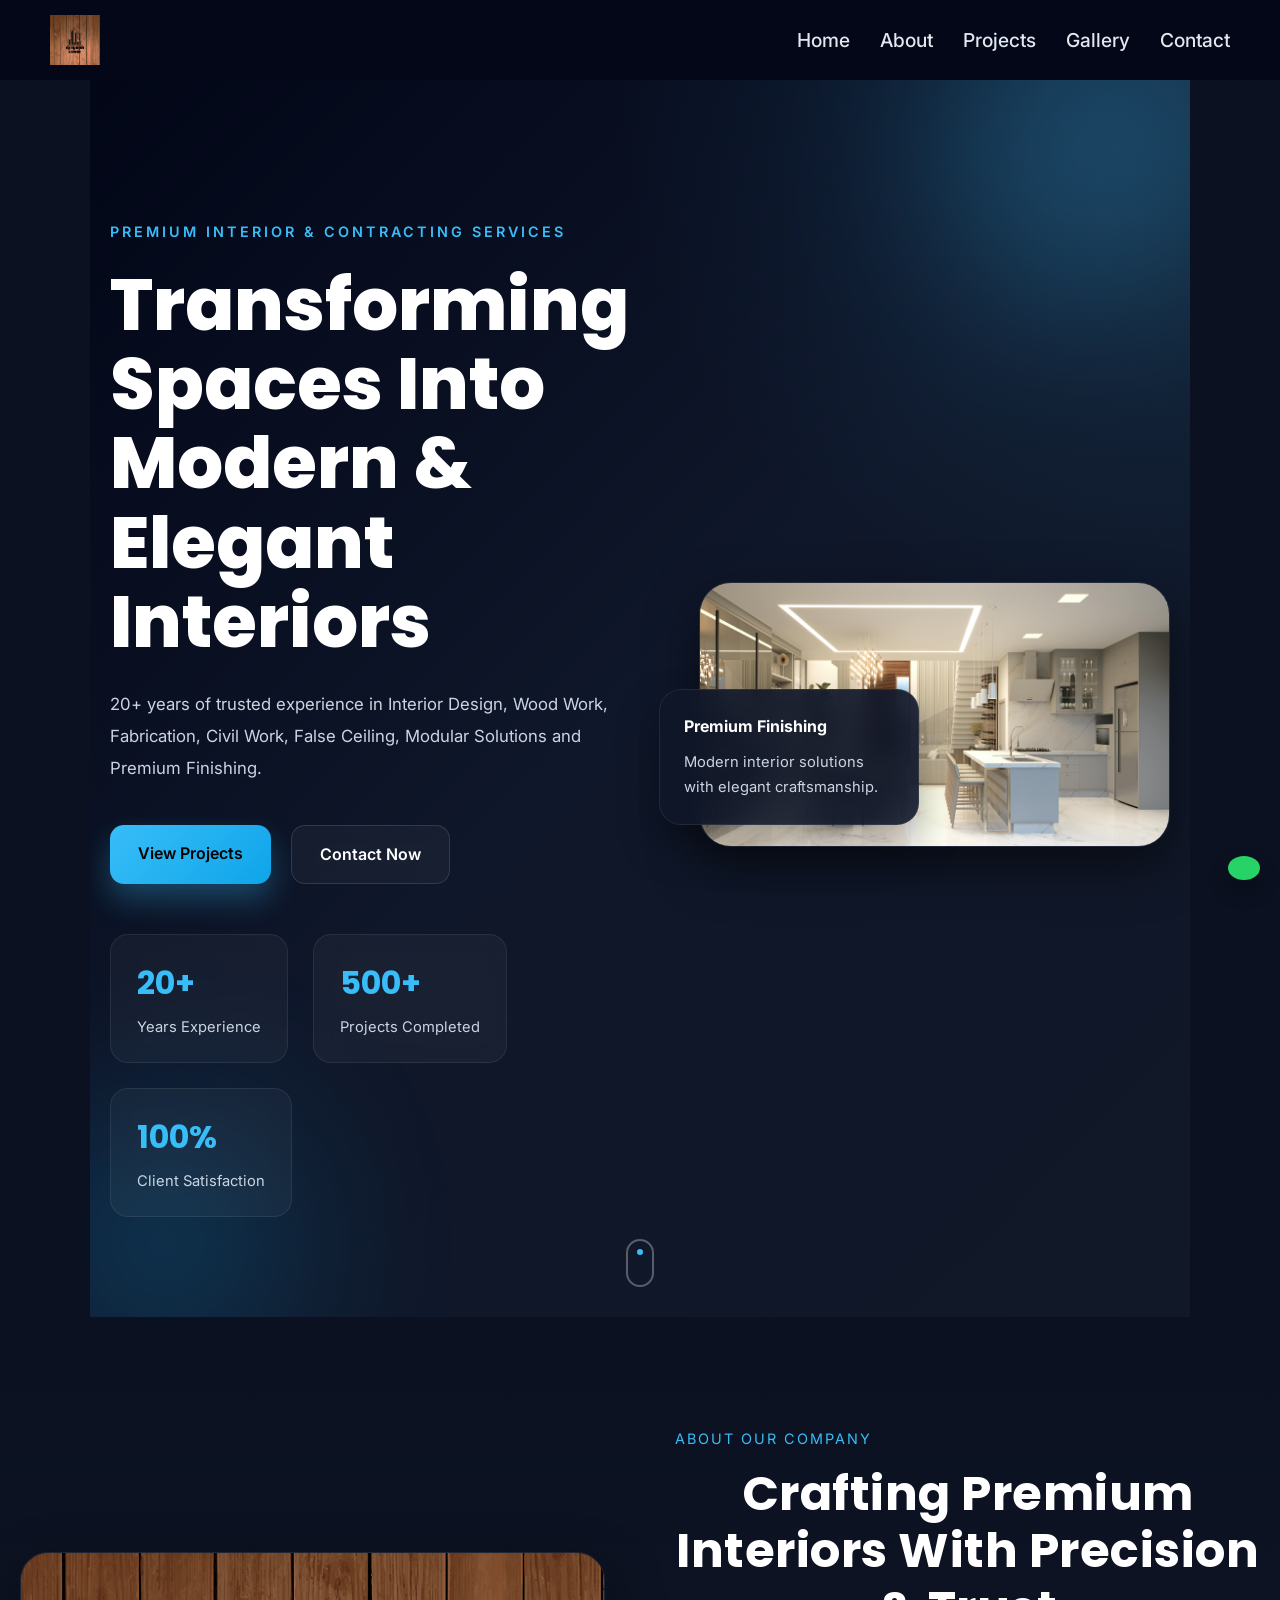
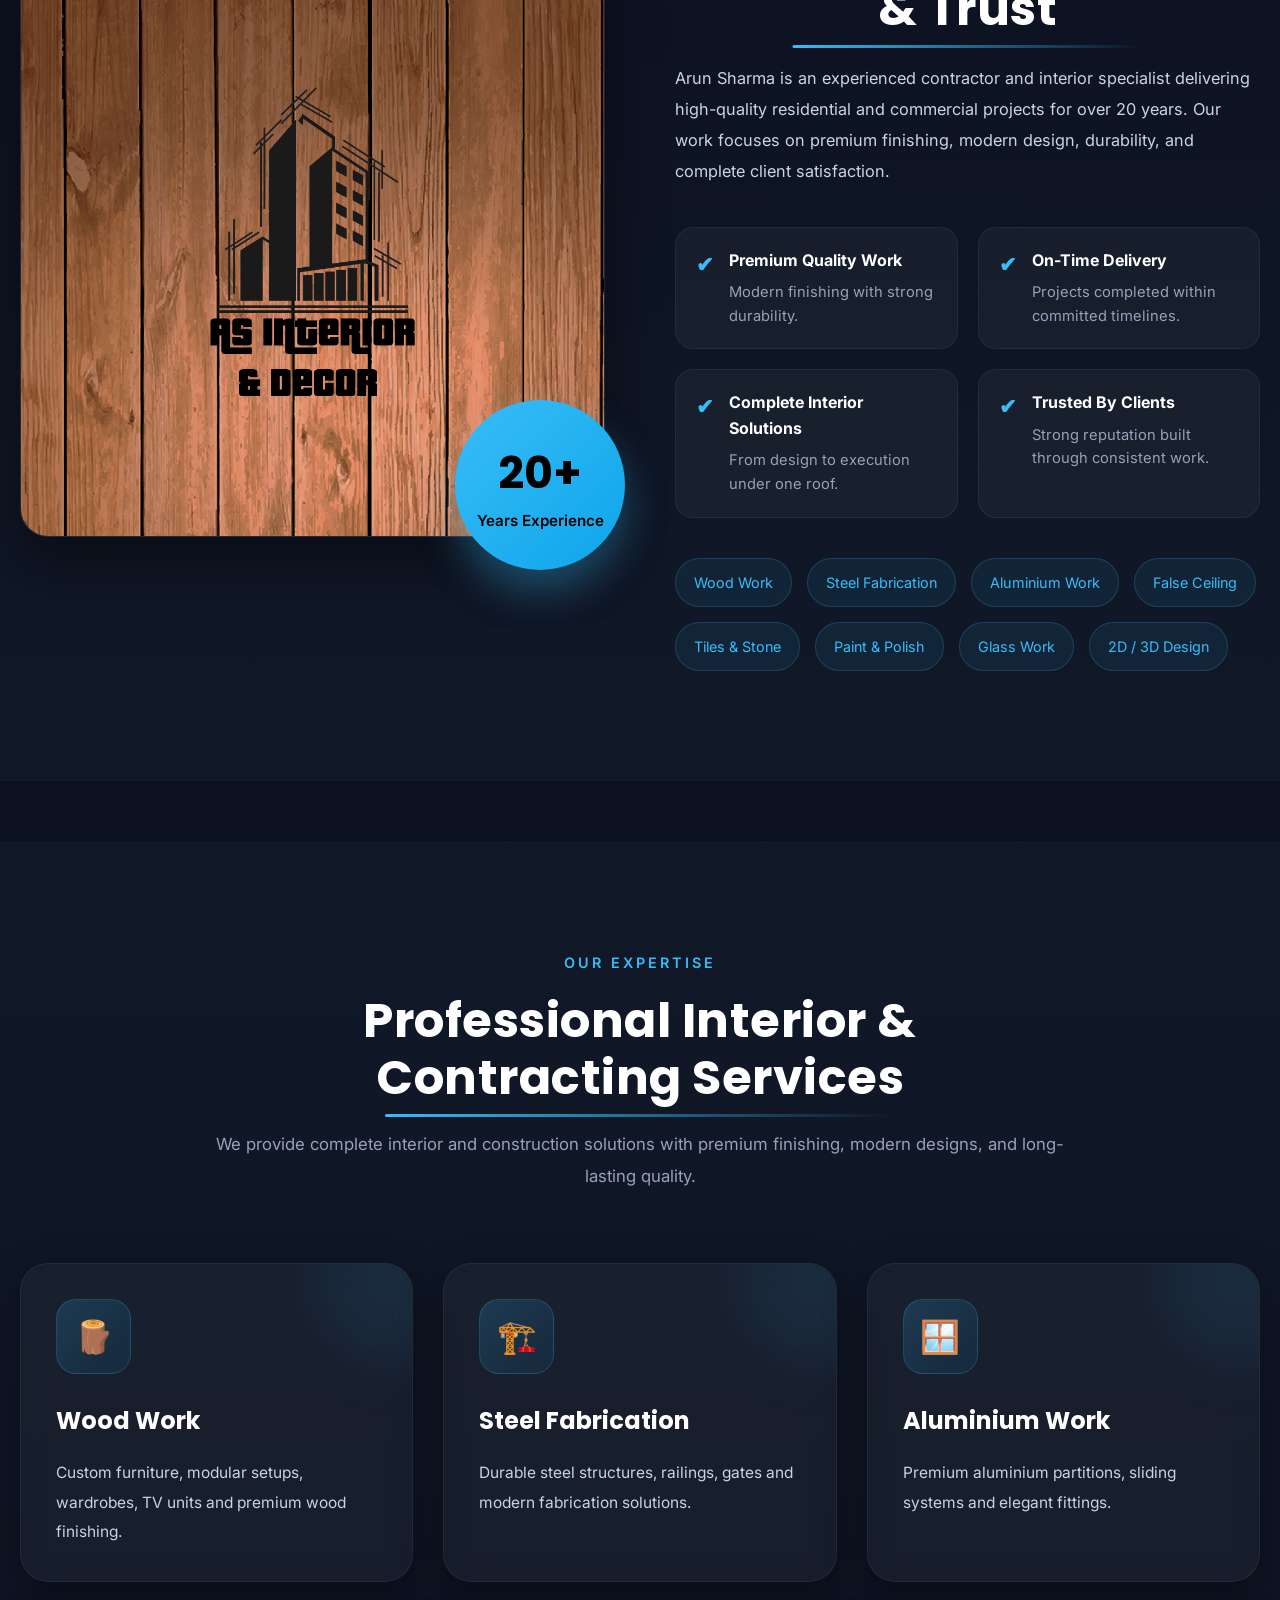
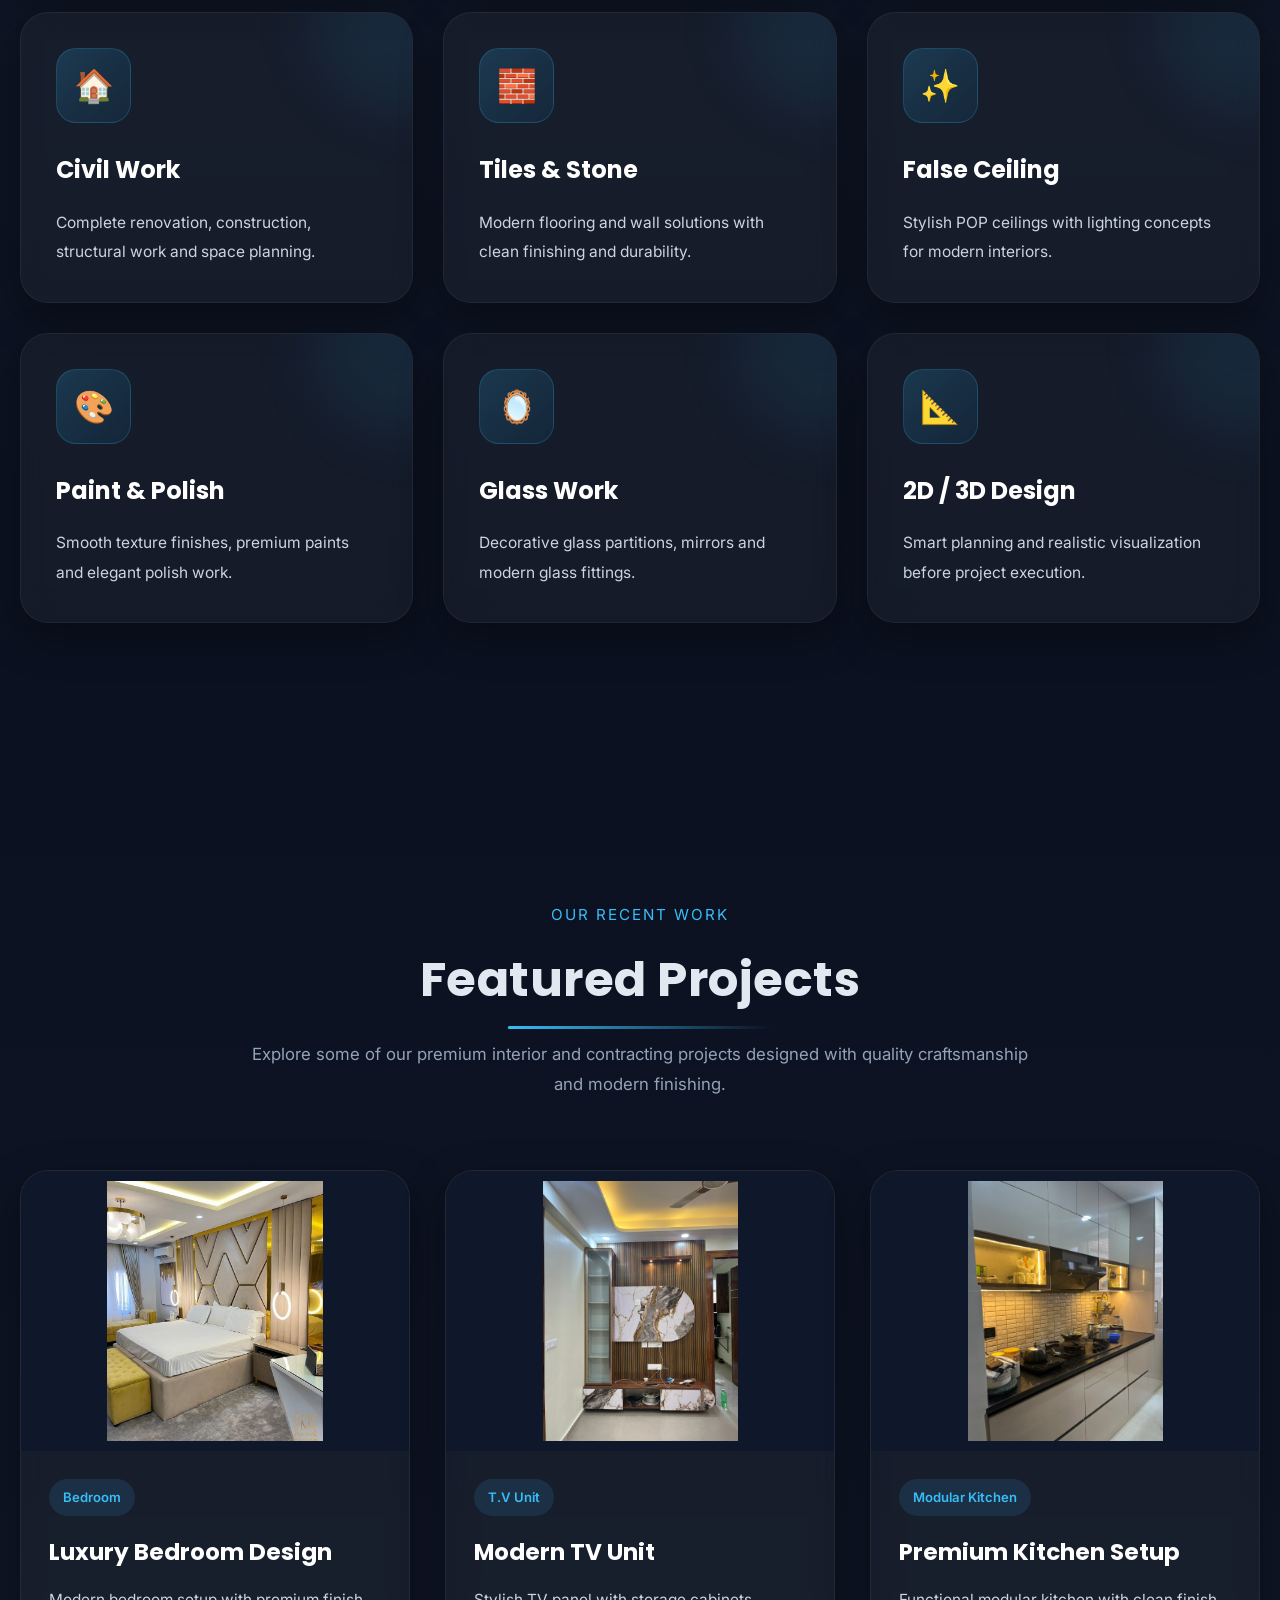
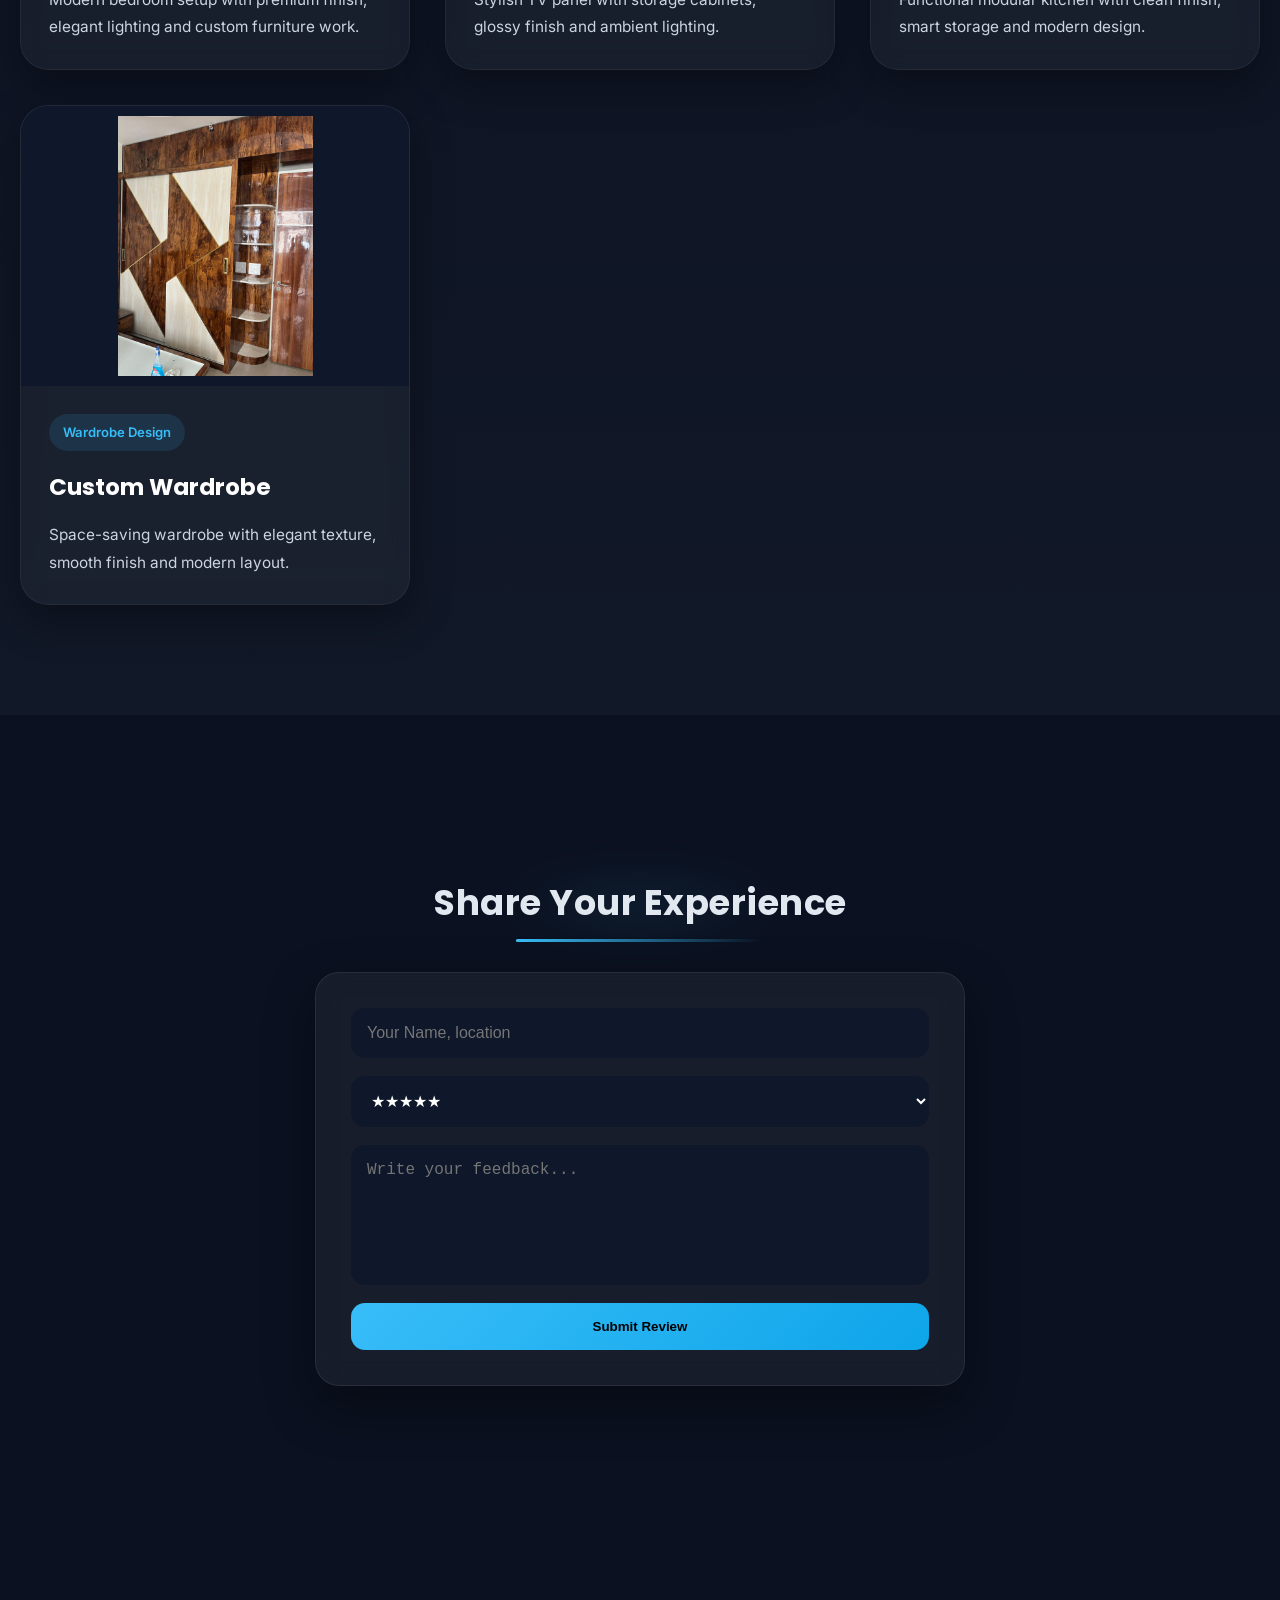
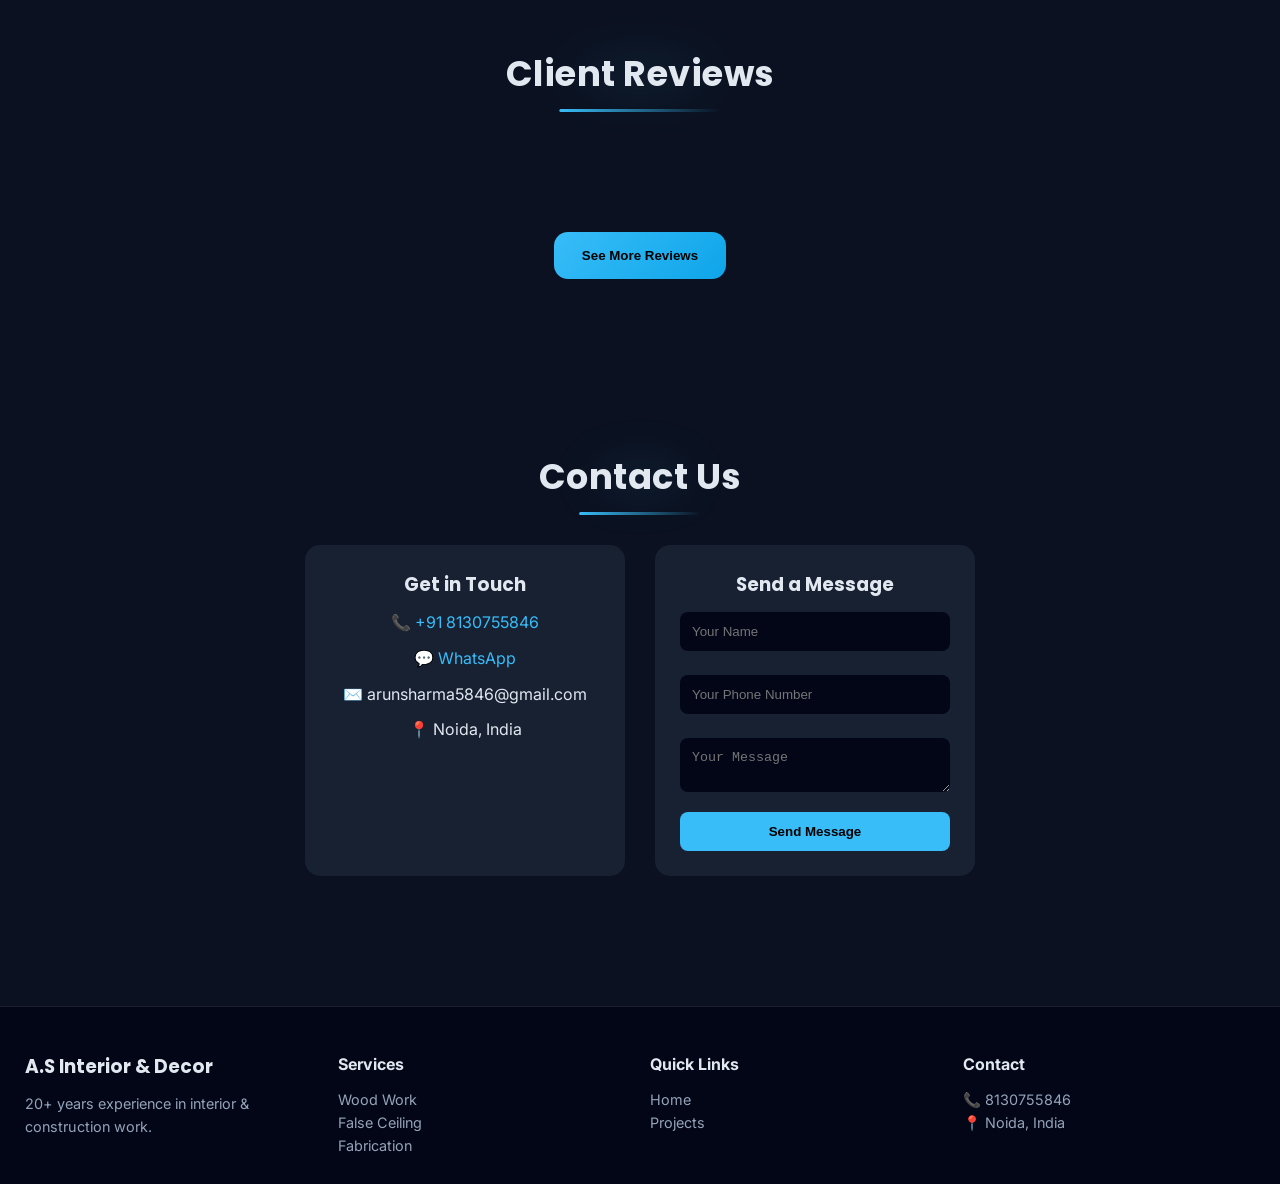
==== commit dd4b830a: "Updated Project Image" ====
--- a/index.html
+++ b/index.html
@@ -348,7 +348,7 @@
           <!-- CARD 1 -->
           <div class="project-card">
             <div class="project-image">
-              <img src="image/bed1.jpg" alt="Bedroom Design" />
+              <img src="image/project1.jfif" alt="Bedroom Design" />
             </div>
 
             <div class="project-content">
@@ -366,7 +366,7 @@
           <!-- CARD 2 -->
           <div class="project-card">
             <div class="project-image">
-              <img src="image/project2.jfif" alt="TV Unit" />
+              <img src="image/project2.jpeg" alt="TV Unit" />
             </div>
 
             <div class="project-content">
